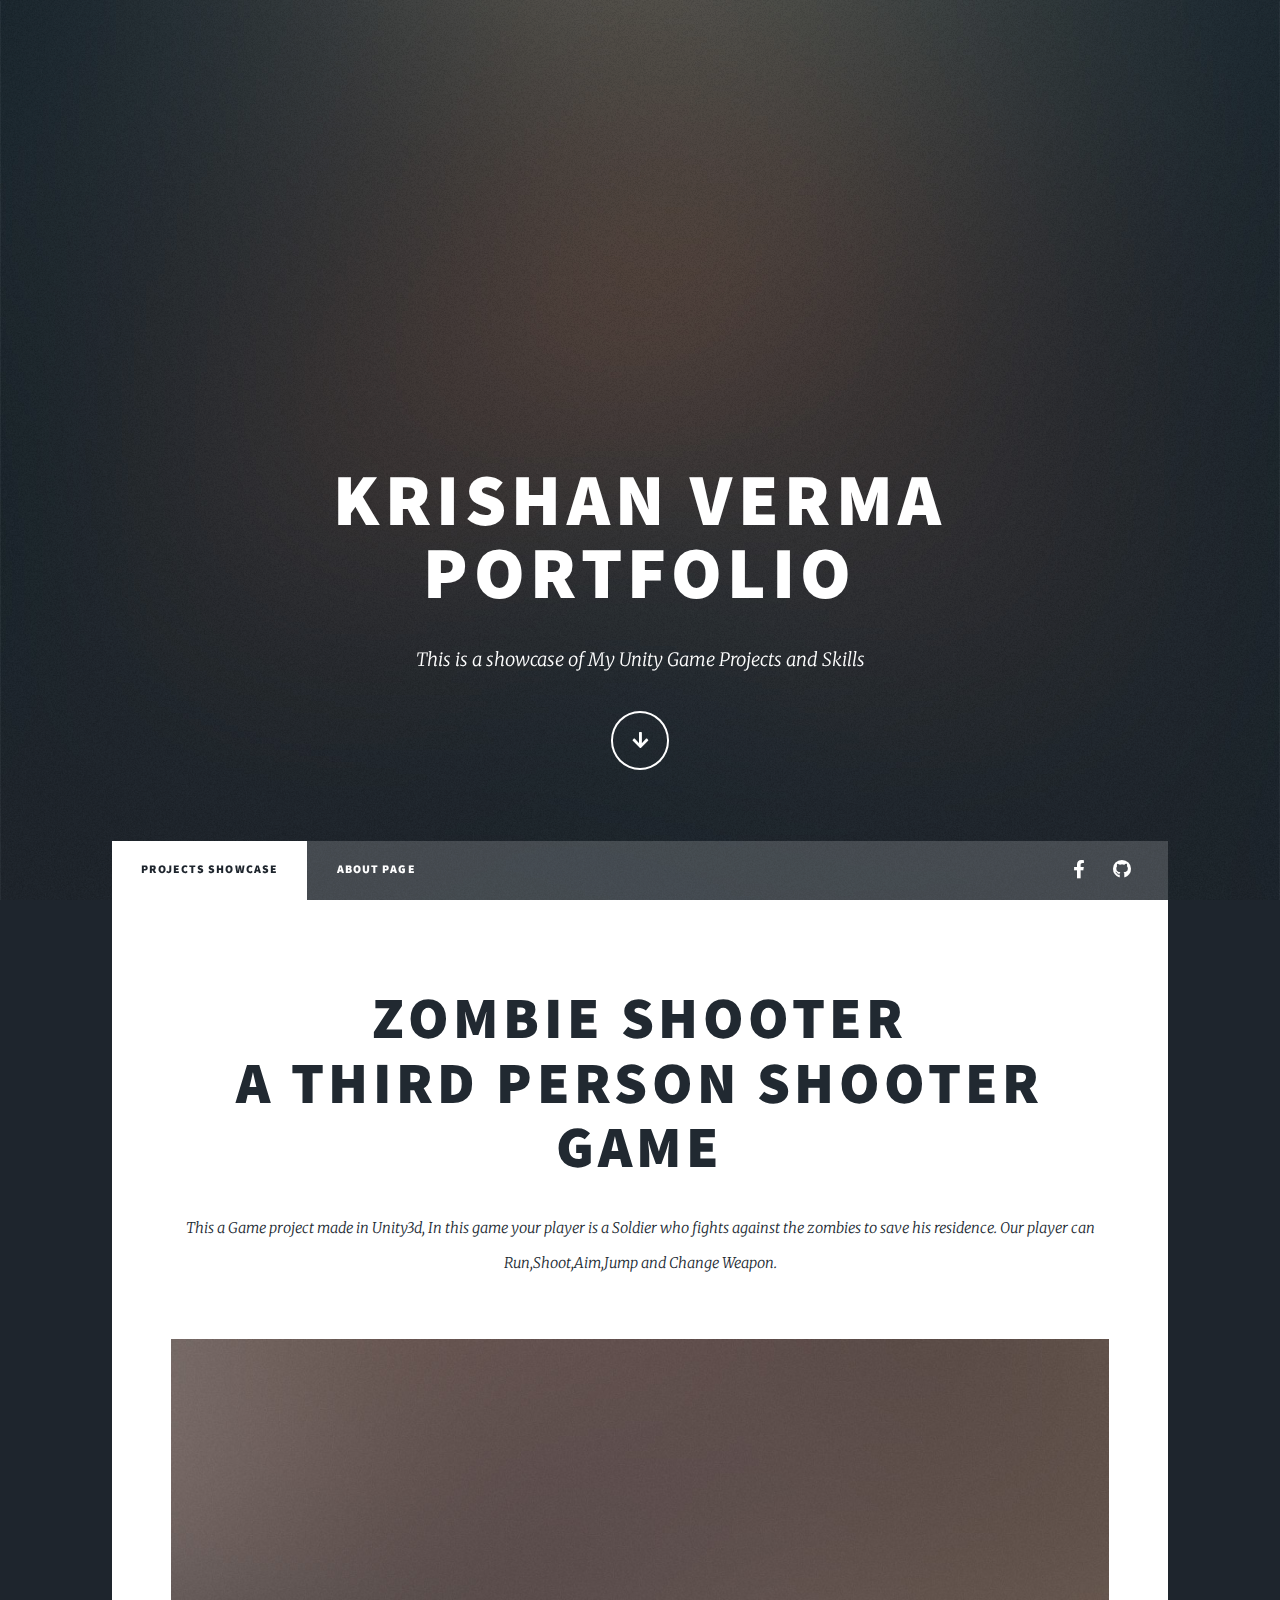
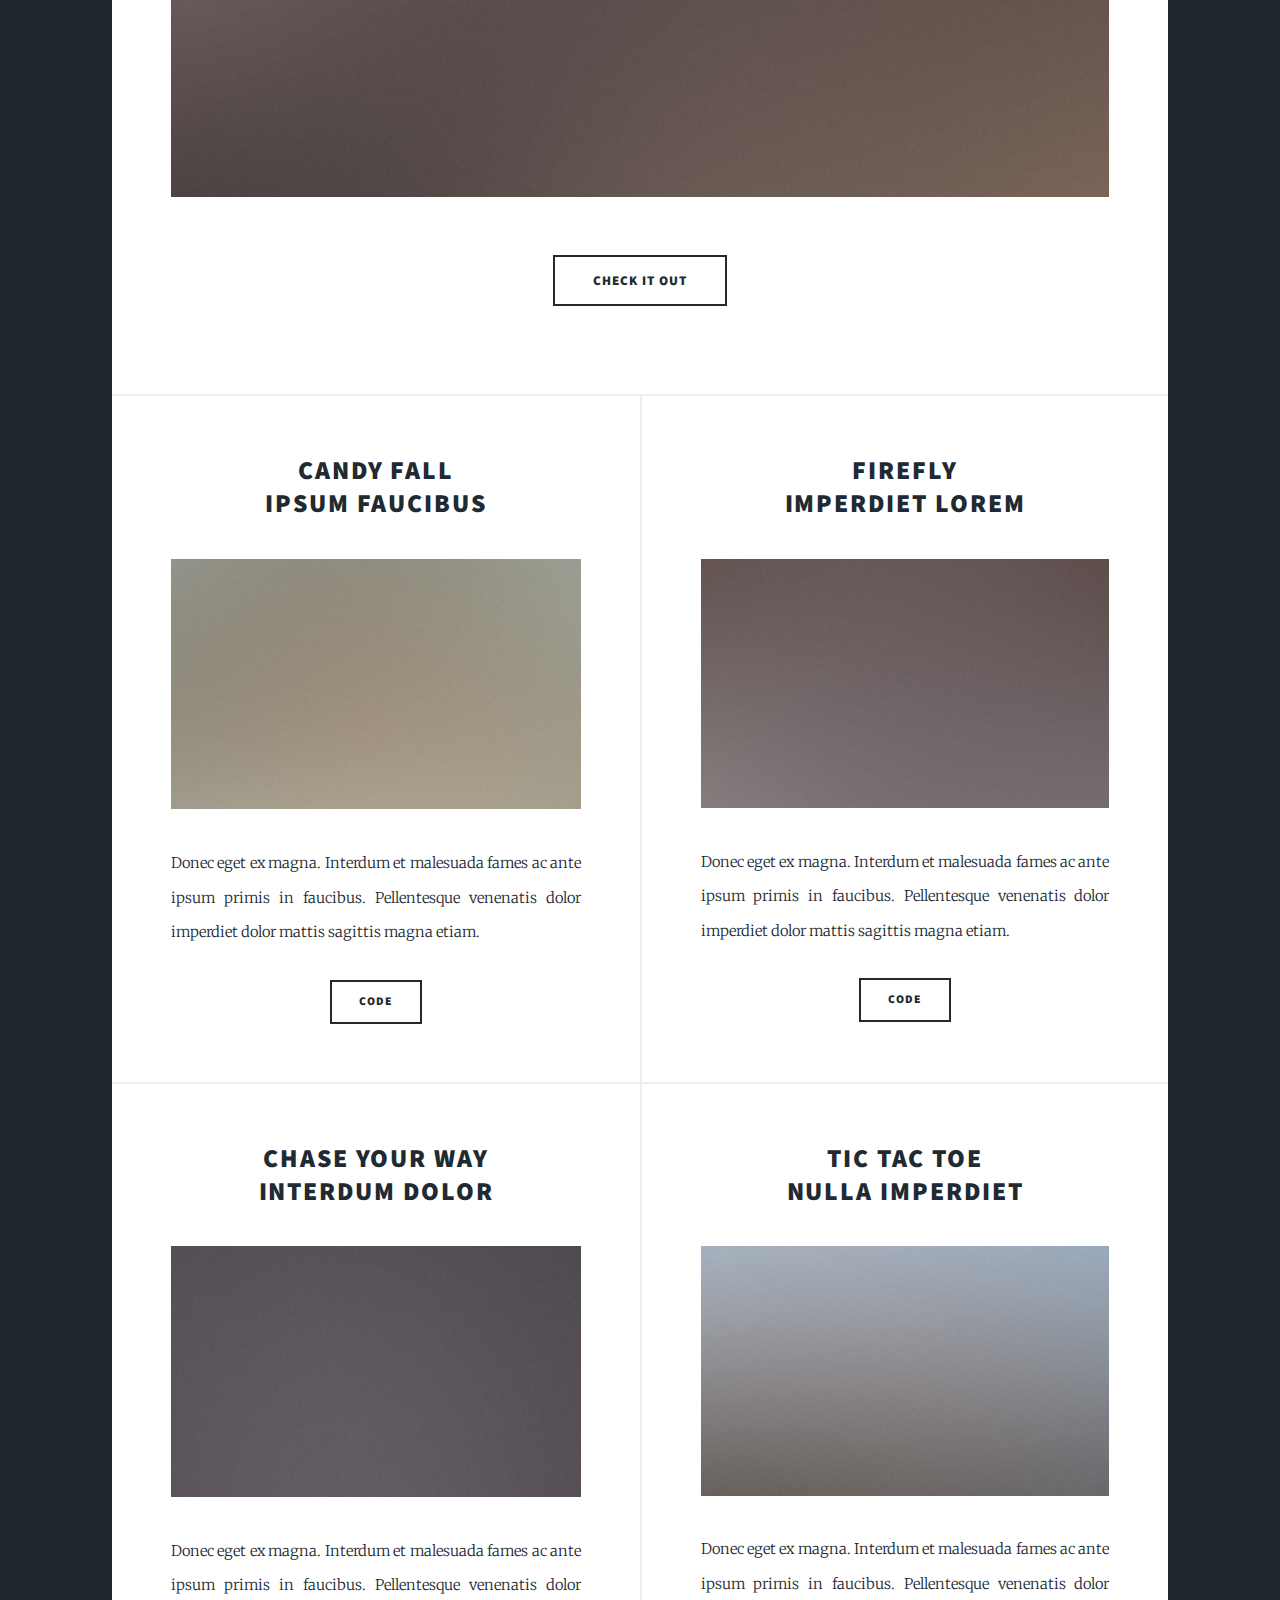
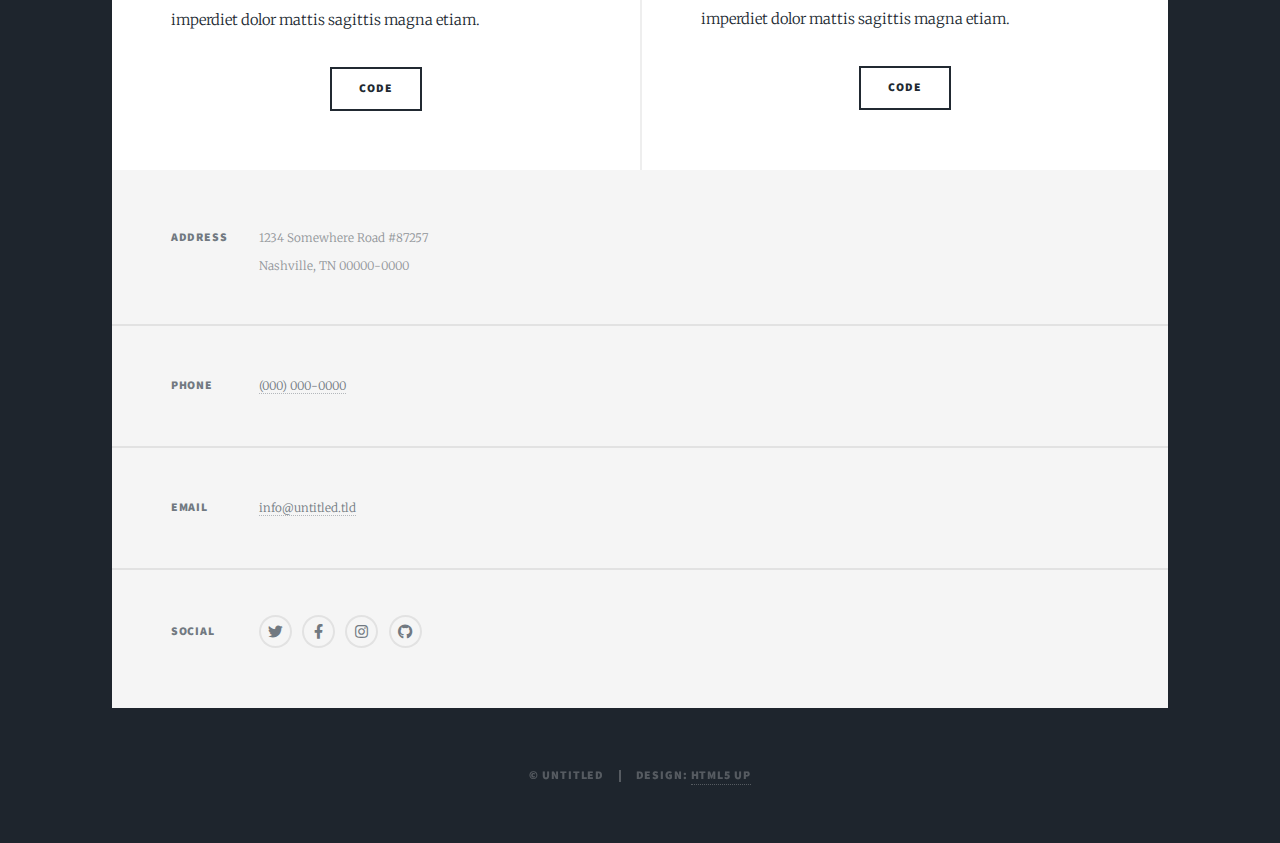
==== index.html @ 54da85b8 "Initial Commit" ====
<!DOCTYPE HTML>
<!--
============================
	Krishan Verma PortFolio
============================
-->
<html>
	<head>
		<title>HTML5</title>
		<meta charset="utf-8" />
		<meta name="viewport" content="width=device-width, initial-scale=1, user-scalable=no" />
		<link rel="stylesheet" href="assets/css/main.css" />
		<noscript><link rel="stylesheet" href="assets/css/noscript.css" /></noscript>
	</head>
	<body class="is-preload">

		<!-- Wrapper -->
			<div id="wrapper" class="fade-in">

				<!-- Intro -->
					<div id="intro">
						<h1>Krishan Verma <br />PortFolio</h1>
						<p>This is a showcase of My Unity Game Projects and Skills</p>
						<ul class="actions">
							<li><a href="#header" class="button icon solid solo fa-arrow-down scrolly">Continue</a></li>
						</ul>
					</div>

				<!-- Header -->
					<header id="header">
						<a href="index.html" class="logo">Projects</a>
					</header>

				<!-- Nav -->
					<nav id="nav">
						<ul class="links">
							<li class="active"><a href="index.html">Projects Showcase</a></li>
							<li><a href="generic.html">About Page</a></li>
							
						</ul>
						<ul class="icons">
			  				<li><a href="https://www.facebook.com/Krishan.Verma04" class="icon brands fa-facebook-f"><span class="label">Facebook</span></a></li>
							<li><a href="https://github.com/Krishan-Verma" class="icon brands fa-github"><span class="label">GitHub</span></a></li>
						</ul>
					</nav>

				<!-- Main -->
					<div id="main">

						<!-- Featured Post -->
							<article class="post featured">
								<header class="major">
									
									<h2><a href="#">Zombie Shooter<br />
									A Third Person Shooter Game</a></h2>
									<p>
										This a Game project made in Unity3d, In this game your player is a Soldier who fights against the zombies to save his residence.
										Our player can Run,Shoot,Aim,Jump and Change Weapon.
									</p>
								</header>
								<a href="#" class="image main"><img src="images/pic01.jpg" alt="" /></a>
								<ul class="actions special">
									<li><a href="#" class="button large">Check it out</a></li>
								</ul>
							</article>

						<!-- Posts -->
							<section class="posts">
								<article>
									<header>
										
										<h2><a href="#">Candy Fall<br />
										ipsum faucibus</a></h2>
									</header>
									<a href="#" class="image fit"><img src="images/pic02.jpg" alt="" /></a>
									<p>Donec eget ex magna. Interdum et malesuada fames ac ante ipsum primis in faucibus. Pellentesque venenatis dolor imperdiet dolor mattis sagittis magna etiam.</p>
									<ul class="actions special">
										<li><a href="#" class="button">Code</a></li>
									</ul>
								</article>
								<article>
									<header>
										
										<h2><a href="#">FireFly<br />
										imperdiet lorem</a></h2>
									</header>
									<a href="#" class="image fit"><img src="images/pic03.jpg" alt="" /></a>
									<p>Donec eget ex magna. Interdum et malesuada fames ac ante ipsum primis in faucibus. Pellentesque venenatis dolor imperdiet dolor mattis sagittis magna etiam.</p>
									<ul class="actions special">
										<li><a href="#" class="button">Code</a></li>
									</ul>
								</article>
								<article>
									<header>
										
										<h2><a href="#">Chase Your Way<br />
										interdum dolor</a></h2>
									</header>
									<a href="#" class="image fit"><img src="images/pic04.jpg" alt="" /></a>
									<p>Donec eget ex magna. Interdum et malesuada fames ac ante ipsum primis in faucibus. Pellentesque venenatis dolor imperdiet dolor mattis sagittis magna etiam.</p>
									<ul class="actions special">
										<li><a href="#" class="button">Code</a></li>
									</ul>
								</article>
								<article>
									<header>
										
										<h2><a href="#">Tic Tac Toe<br />
										nulla imperdiet</a></h2>
									</header>
									<a href="#" class="image fit"><img src="images/pic05.jpg" alt="" /></a>
									<p>Donec eget ex magna. Interdum et malesuada fames ac ante ipsum primis in faucibus. Pellentesque venenatis dolor imperdiet dolor mattis sagittis magna etiam.</p>
									<ul class="actions special">
										<li><a href="#" class="button">Code</a></li>
									</ul>
								</article>	
										
										
							</section>

						

					</div>

				<!-- Footer -->
					<footer id="footer">
						
						<section class="split contact">
							<section class="alt">
								<h3>Address</h3>
								<p>1234 Somewhere Road #87257<br />
								Nashville, TN 00000-0000</p>
							</section>
							<section>
								<h3>Phone</h3>
								<p><a href="#">(000) 000-0000</a></p>
							</section>
							<section>
								<h3>Email</h3>
								<p><a href="#">info@untitled.tld</a></p>
							</section>
							<section>
								<h3>Social</h3>
								<ul class="icons alt">
									<li><a href="#" class="icon brands alt fa-twitter"><span class="label">Twitter</span></a></li>
									<li><a href="#" class="icon brands alt fa-facebook-f"><span class="label">Facebook</span></a></li>
									<li><a href="#" class="icon brands alt fa-instagram"><span class="label">Instagram</span></a></li>
									<li><a href="#" class="icon brands alt fa-github"><span class="label">GitHub</span></a></li>
								</ul>
							</section>
						</section>
					</footer>

				<!-- Copyright -->
					<div id="copyright">
						<ul><li>&copy; Untitled</li><li>Design: <a href="https://html5up.net">HTML5 UP</a></li></ul>
					</div>

			</div>

		<!-- Scripts -->
			<script src="assets/js/jquery.min.js"></script>
			<script src="assets/js/jquery.scrollex.min.js"></script>
			<script src="assets/js/jquery.scrolly.min.js"></script>
			<script src="assets/js/browser.min.js"></script>
			<script src="assets/js/breakpoints.min.js"></script>
			<script src="assets/js/util.js"></script>
			<script src="assets/js/main.js"></script>

	</body>
</html>
---- assets/css/main.css ----
@import url(fontawesome-all.min.css);
@import url("https://fonts.googleapis.com/css?family=Merriweather:300,700,300italic,700italic|Source+Sans+Pro:900");

/*
	Massively by HTML5 UP
	html5up.net | @ajlkn
	Free for personal and commercial use under the CCA 3.0 license (html5up.net/license)
*/

html, body, div, span, applet, object,
iframe, h1, h2, h3, h4, h5, h6, p, blockquote,
pre, a, abbr, acronym, address, big, cite,
code, del, dfn, em, img, ins, kbd, q, s, samp,
small, strike, strong, sub, sup, tt, var, b,
u, i, center, dl, dt, dd, ol, ul, li, fieldset,
form, label, legend, table, caption, tbody,
tfoot, thead, tr, th, td, article, aside,
canvas, details, embed, figure, figcaption,
footer, header, hgroup, menu, nav, output, ruby,
section, summary, time, mark, audio, video {
	margin: 0;
	padding: 0;
	border: 0;
	font-size: 100%;
	font: inherit;
	vertical-align: baseline;}

article, aside, details, figcaption, figure,
footer, header, hgroup, menu, nav, section {
	display: block;}

body {
	line-height: 1;
}

ol, ul {
	list-style: none;
}

blockquote, q {
	quotes: none;
}

	blockquote:before, blockquote:after, q:before, q:after {
		content: '';
		content: none;
	}

table {
	border-collapse: collapse;
	border-spacing: 0;
}

body {
	-webkit-text-size-adjust: none;
}

mark {
	background-color: transparent;
	color: inherit;
}

input::-moz-focus-inner {
	border: 0;
	padding: 0;
}

input, select, textarea {
	-moz-appearance: none;
	-webkit-appearance: none;
	-ms-appearance: none;
	appearance: none;
}

/* Basic */

	@-ms-viewport {
		width: device-width;
	}

	body {
		-ms-overflow-style: scrollbar;
	}

	@media screen and (max-width: 480px) {

		html, body {
			min-width: 320px;
		}

	}

	html {
		box-sizing: border-box;
	}

	*, *:before, *:after {
		box-sizing: inherit;
	}

	body {
		background-color: #1e252d;
	}

		body.is-preload *, body.is-preload *:before, body.is-preload *:after {
			-moz-animation: none !important;
			-webkit-animation: none !important;
			-ms-animation: none !important;
			animation: none !important;
			-moz-transition: none !important;
			-webkit-transition: none !important;
			-ms-transition: none !important;
			transition: none !important;
		}

/* Type */

	html {
		font-size: 16pt;
	}

		@media screen and (max-width: 1680px) {

			html {
				font-size: 12pt;
			}

		}

		@media screen and (max-width: 1280px) {

			html {
				font-size: 11pt;
			}

		}

		@media screen and (max-width: 360px) {

			html {
				font-size: 10pt;
			}

		}

	body {
		color: #212931;
	}

	body, input, select, textarea {
		font-family: "Merriweather", Georgia, serif;
		font-weight: 300;
		font-size: 1rem;
		line-height: 2.375;
	}

	a {
		-moz-transition: color 0.2s ease-in-out, background-color 0.2s ease-in-out, border-color 0.2s ease-in-out, box-shadow 0.2s ease-in-out;
		-webkit-transition: color 0.2s ease-in-out, background-color 0.2s ease-in-out, border-color 0.2s ease-in-out, box-shadow 0.2s ease-in-out;
		-ms-transition: color 0.2s ease-in-out, background-color 0.2s ease-in-out, border-color 0.2s ease-in-out, box-shadow 0.2s ease-in-out;
		transition: color 0.2s ease-in-out, background-color 0.2s ease-in-out, border-color 0.2s ease-in-out, box-shadow 0.2s ease-in-out;
		border-bottom: dotted 1px;
		text-decoration: none;
	}

		a:hover {
			border-bottom-color: transparent;
		}

	strong, b {
		font-weight: 600;
	}

	em, i {
		font-style: italic;
	}

	p {
		text-align: justify;
		margin: 0 0 2rem 0;
	}

	h1, h2, h3, h4, h5, h6 {
		font-family: "Source Sans Pro", Helvetica, sans-serif;
		font-weight: 900;
		line-height: 1.5;
		letter-spacing: 0.075em;
		text-transform: uppercase;
		margin: 0 0 1rem 0;
	}

		h1 a, h2 a, h3 a, h4 a, h5 a, h6 a {
			border-bottom: 0;
			color: inherit;
			text-decoration: none;
		}

	h1 {
		font-size: 4rem;
		line-height: 1.1;
		margin: 0 0 2rem 0;
	}

	h2 {
		font-size: 1.75rem;
		line-height: 1.3;
		margin: 0 0 1.5rem 0;
	}

	h3 {
		font-size: 1.25rem;
		margin: 0 0 1.5rem 0;
	}

	h4 {
		font-size: 1rem;
	}

	h5 {
		font-size: 0.9rem;
	}

	h6 {
		font-size: 0.8rem;
	}

	sub {
		font-size: 0.8rem;
		position: relative;
		top: 0.5rem;
	}

	sup {
		font-size: 0.8rem;
		position: relative;
		top: -0.5rem;
	}

	blockquote {
		border-left: solid 4px;
		font-style: italic;
		margin: 0 0 2rem 0;
		padding: 0.5rem 0 0.5rem 2rem;
	}

	code {
		border: solid 2px;
		font-family: "Courier New", monospace;
		font-size: 0.9rem;
		margin: 0 0.25rem;
		padding: 0.25rem 0.65rem;
	}

	pre {
		-webkit-overflow-scrolling: touch;
		font-family: "Courier New", monospace;
		font-size: 0.9rem;
		margin: 0 0 2rem 0;
	}

		pre code {
			display: block;
			line-height: 1.75;
			padding: 1rem 1.5rem;
			overflow-x: auto;
		}

	hr {
		border: 0;
		border-bottom: solid 2px;
		margin: 3rem 0;
	}

		hr.major {
			margin: 5rem 0;
		}

	.align-left {
		text-align: left;
	}

	.align-center {
		text-align: center;
	}

	.align-right {
		text-align: right;
	}

	input, select, textarea {
		color: #212931;
	}

	a {
		color: #212931;
		border-bottom-color: rgba(33, 41, 49, 0.5);
	}

		a:hover {
			border-bottom-color: transparent;
			color: #18bfef !important;
		}

	strong, b {
		color: #212931;
	}

	h1, h2, h3, h4, h5, h6 {
		color: #212931;
	}

	blockquote {
		border-left-color: #eeeeee;
	}

	code {
		background: rgba(220, 220, 220, 0.25);
		border-color: #eeeeee;
	}

	hr {
		border-bottom-color: #eeeeee;
	}

/* Row */

	.row {
		display: flex;
		flex-wrap: wrap;
		box-sizing: border-box;
		align-items: stretch;
	}

		.row > * {
			box-sizing: border-box;
		}

		.row.gtr-uniform > * > :last-child {
			margin-bottom: 0;
		}

		.row.aln-left {
			justify-content: flex-start;
		}

		.row.aln-center {
			justify-content: center;
		}

		.row.aln-right {
			justify-content: flex-end;
		}

		.row.aln-top {
			align-items: flex-start;
		}

		.row.aln-middle {
			align-items: center;
		}

		.row.aln-bottom {
			align-items: flex-end;
		}

		.row > .imp {
			order: -1;
		}

		.row > .col-1 {
			width: 8.33333%;
		}

		.row > .off-1 {
			margin-left: 8.33333%;
		}

		.row > .col-2 {
			width: 16.66667%;
		}

		.row > .off-2 {
			margin-left: 16.66667%;
		}

		.row > .col-3 {
			width: 25%;
		}

		.row > .off-3 {
			margin-left: 25%;
		}

		.row > .col-4 {
			width: 33.33333%;
		}

		.row > .off-4 {
			margin-left: 33.33333%;
		}

		.row > .col-5 {
			width: 41.66667%;
		}

		.row > .off-5 {
			margin-left: 41.66667%;
		}

		.row > .col-6 {
			width: 50%;
		}

		.row > .off-6 {
			margin-left: 50%;
		}

		.row > .col-7 {
			width: 58.33333%;
		}

		.row > .off-7 {
			margin-left: 58.33333%;
		}

		.row > .col-8 {
			width: 66.66667%;
		}

		.row > .off-8 {
			margin-left: 66.66667%;
		}

		.row > .col-9 {
			width: 75%;
		}

		.row > .off-9 {
			margin-left: 75%;
		}

		.row > .col-10 {
			width: 83.33333%;
		}

		.row > .off-10 {
			margin-left: 83.33333%;
		}

		.row > .col-11 {
			width: 91.66667%;
		}

		.row > .off-11 {
			margin-left: 91.66667%;
		}

		.row > .col-12 {
			width: 100%;
		}

		.row > .off-12 {
			margin-left: 100%;
		}

		.row.gtr-0 {
			margin-top: 0;
			margin-left: 0rem;
		}

			.row.gtr-0 > * {
				padding: 0 0 0 0rem;
			}

			.row.gtr-0.gtr-uniform {
				margin-top: 0rem;
			}

				.row.gtr-0.gtr-uniform > * {
					padding-top: 0rem;
				}

		.row.gtr-25 {
			margin-top: 0;
			margin-left: -0.375rem;
		}

			.row.gtr-25 > * {
				padding: 0 0 0 0.375rem;
			}

			.row.gtr-25.gtr-uniform {
				margin-top: -0.375rem;
			}

				.row.gtr-25.gtr-uniform > * {
					padding-top: 0.375rem;
				}

		.row.gtr-50 {
			margin-top: 0;
			margin-left: -0.75rem;
		}

			.row.gtr-50 > * {
				padding: 0 0 0 0.75rem;
			}

			.row.gtr-50.gtr-uniform {
				margin-top: -0.75rem;
			}

				.row.gtr-50.gtr-uniform > * {
					padding-top: 0.75rem;
				}

		.row {
			margin-top: 0;
			margin-left: -1.5rem;
		}

			.row > * {
				padding: 0 0 0 1.5rem;
			}

			.row.gtr-uniform {
				margin-top: -1.5rem;
			}

				.row.gtr-uniform > * {
					padding-top: 1.5rem;
				}

		.row.gtr-150 {
			margin-top: 0;
			margin-left: -2.25rem;
		}

			.row.gtr-150 > * {
				padding: 0 0 0 2.25rem;
			}

			.row.gtr-150.gtr-uniform {
				margin-top: -2.25rem;
			}

				.row.gtr-150.gtr-uniform > * {
					padding-top: 2.25rem;
				}

		.row.gtr-200 {
			margin-top: 0;
			margin-left: -3rem;
		}

			.row.gtr-200 > * {
				padding: 0 0 0 3rem;
			}

			.row.gtr-200.gtr-uniform {
				margin-top: -3rem;
			}

				.row.gtr-200.gtr-uniform > * {
					padding-top: 3rem;
				}

		@media screen and (max-width: 1680px) {

			.row {
				display: flex;
				flex-wrap: wrap;
				box-sizing: border-box;
				align-items: stretch;
			}

				.row > * {
					box-sizing: border-box;
				}

				.row.gtr-uniform > * > :last-child {
					margin-bottom: 0;
				}

				.row.aln-left {
					justify-content: flex-start;
				}

				.row.aln-center {
					justify-content: center;
				}

				.row.aln-right {
					justify-content: flex-end;
				}

				.row.aln-top {
					align-items: flex-start;
				}

				.row.aln-middle {
					align-items: center;
				}

				.row.aln-bottom {
					align-items: flex-end;
				}

				.row > .imp-xlarge {
					order: -1;
				}

				.row > .col-1-xlarge {
					width: 8.33333%;
				}

				.row > .off-1-xlarge {
					margin-left: 8.33333%;
				}

				.row > .col-2-xlarge {
					width: 16.66667%;
				}

				.row > .off-2-xlarge {
					margin-left: 16.66667%;
				}

				.row > .col-3-xlarge {
					width: 25%;
				}

				.row > .off-3-xlarge {
					margin-left: 25%;
				}

				.row > .col-4-xlarge {
					width: 33.33333%;
				}

				.row > .off-4-xlarge {
					margin-left: 33.33333%;
				}

				.row > .col-5-xlarge {
					width: 41.66667%;
				}

				.row > .off-5-xlarge {
					margin-left: 41.66667%;
				}

				.row > .col-6-xlarge {
					width: 50%;
				}

				.row > .off-6-xlarge {
					margin-left: 50%;
				}

				.row > .col-7-xlarge {
					width: 58.33333%;
				}

				.row > .off-7-xlarge {
					margin-left: 58.33333%;
				}

				.row > .col-8-xlarge {
					width: 66.66667%;
				}

				.row > .off-8-xlarge {
					margin-left: 66.66667%;
				}

				.row > .col-9-xlarge {
					width: 75%;
				}

				.row > .off-9-xlarge {
					margin-left: 75%;
				}

				.row > .col-10-xlarge {
					width: 83.33333%;
				}

				.row > .off-10-xlarge {
					margin-left: 83.33333%;
				}

				.row > .col-11-xlarge {
					width: 91.66667%;
				}

				.row > .off-11-xlarge {
					margin-left: 91.66667%;
				}

				.row > .col-12-xlarge {
					width: 100%;
				}

				.row > .off-12-xlarge {
					margin-left: 100%;
				}

				.row.gtr-0 {
					margin-top: 0;
					margin-left: 0rem;
				}

					.row.gtr-0 > * {
						padding: 0 0 0 0rem;
					}

					.row.gtr-0.gtr-uniform {
						margin-top: 0rem;
					}

						.row.gtr-0.gtr-uniform > * {
							padding-top: 0rem;
						}

				.row.gtr-25 {
					margin-top: 0;
					margin-left: -0.375rem;
				}

					.row.gtr-25 > * {
						padding: 0 0 0 0.375rem;
					}

					.row.gtr-25.gtr-uniform {
						margin-top: -0.375rem;
					}

						.row.gtr-25.gtr-uniform > * {
							padding-top: 0.375rem;
						}

				.row.gtr-50 {
					margin-top: 0;
					margin-left: -0.75rem;
				}

					.row.gtr-50 > * {
						padding: 0 0 0 0.75rem;
					}

					.row.gtr-50.gtr-uniform {
						margin-top: -0.75rem;
					}

						.row.gtr-50.gtr-uniform > * {
							padding-top: 0.75rem;
						}

				.row {
					margin-top: 0;
					margin-left: -1.5rem;
				}

					.row > * {
						padding: 0 0 0 1.5rem;
					}

					.row.gtr-uniform {
						margin-top: -1.5rem;
					}

						.row.gtr-uniform > * {
							padding-top: 1.5rem;
						}

				.row.gtr-150 {
					margin-top: 0;
					margin-left: -2.25rem;
				}

					.row.gtr-150 > * {
						padding: 0 0 0 2.25rem;
					}

					.row.gtr-150.gtr-uniform {
						margin-top: -2.25rem;
					}

						.row.gtr-150.gtr-uniform > * {
							padding-top: 2.25rem;
						}

				.row.gtr-200 {
					margin-top: 0;
					margin-left: -3rem;
				}

					.row.gtr-200 > * {
						padding: 0 0 0 3rem;
					}

					.row.gtr-200.gtr-uniform {
						margin-top: -3rem;
					}

						.row.gtr-200.gtr-uniform > * {
							padding-top: 3rem;
						}

		}

		@media screen and (max-width: 1280px) {

			.row {
				display: flex;
				flex-wrap: wrap;
				box-sizing: border-box;
				align-items: stretch;
			}

				.row > * {
					box-sizing: border-box;
				}

				.row.gtr-uniform > * > :last-child {
					margin-bottom: 0;
				}

				.row.aln-left {
					justify-content: flex-start;
				}

				.row.aln-center {
					justify-content: center;
				}

				.row.aln-right {
					justify-content: flex-end;
				}

				.row.aln-top {
					align-items: flex-start;
				}

				.row.aln-middle {
					align-items: center;
				}

				.row.aln-bottom {
					align-items: flex-end;
				}

				.row > .imp-large {
					order: -1;
				}

				.row > .col-1-large {
					width: 8.33333%;
				}

				.row > .off-1-large {
					margin-left: 8.33333%;
				}

				.row > .col-2-large {
					width: 16.66667%;
				}

				.row > .off-2-large {
					margin-left: 16.66667%;
				}

				.row > .col-3-large {
					width: 25%;
				}

				.row > .off-3-large {
					margin-left: 25%;
				}

				.row > .col-4-large {
					width: 33.33333%;
				}

				.row > .off-4-large {
					margin-left: 33.33333%;
				}

				.row > .col-5-large {
					width: 41.66667%;
				}

				.row > .off-5-large {
					margin-left: 41.66667%;
				}

				.row > .col-6-large {
					width: 50%;
				}

				.row > .off-6-large {
					margin-left: 50%;
				}

				.row > .col-7-large {
					width: 58.33333%;
				}

				.row > .off-7-large {
					margin-left: 58.33333%;
				}

				.row > .col-8-large {
					width: 66.66667%;
				}

				.row > .off-8-large {
					margin-left: 66.66667%;
				}

				.row > .col-9-large {
					width: 75%;
				}

				.row > .off-9-large {
					margin-left: 75%;
				}

				.row > .col-10-large {
					width: 83.33333%;
				}

				.row > .off-10-large {
					margin-left: 83.33333%;
				}

				.row > .col-11-large {
					width: 91.66667%;
				}

				.row > .off-11-large {
					margin-left: 91.66667%;
				}

				.row > .col-12-large {
					width: 100%;
				}

				.row > .off-12-large {
					margin-left: 100%;
				}

				.row.gtr-0 {
					margin-top: 0;
					margin-left: 0rem;
				}

					.row.gtr-0 > * {
						padding: 0 0 0 0rem;
					}

					.row.gtr-0.gtr-uniform {
						margin-top: 0rem;
					}

						.row.gtr-0.gtr-uniform > * {
							padding-top: 0rem;
						}

				.row.gtr-25 {
					margin-top: 0;
					margin-left: -0.375rem;
				}

					.row.gtr-25 > * {
						padding: 0 0 0 0.375rem;
					}

					.row.gtr-25.gtr-uniform {
						margin-top: -0.375rem;
					}

						.row.gtr-25.gtr-uniform > * {
							padding-top: 0.375rem;
						}

				.row.gtr-50 {
					margin-top: 0;
					margin-left: -0.75rem;
				}

					.row.gtr-50 > * {
						padding: 0 0 0 0.75rem;
					}

					.row.gtr-50.gtr-uniform {
						margin-top: -0.75rem;
					}

						.row.gtr-50.gtr-uniform > * {
							padding-top: 0.75rem;
						}

				.row {
					margin-top: 0;
					margin-left: -1.5rem;
				}

					.row > * {
						padding: 0 0 0 1.5rem;
					}

					.row.gtr-uniform {
						margin-top: -1.5rem;
					}

						.row.gtr-uniform > * {
							padding-top: 1.5rem;
						}

				.row.gtr-150 {
					margin-top: 0;
					margin-left: -2.25rem;
				}

					.row.gtr-150 > * {
						padding: 0 0 0 2.25rem;
					}

					.row.gtr-150.gtr-uniform {
						margin-top: -2.25rem;
					}

						.row.gtr-150.gtr-uniform > * {
							padding-top: 2.25rem;
						}

				.row.gtr-200 {
					margin-top: 0;
					margin-left: -3rem;
				}

					.row.gtr-200 > * {
						padding: 0 0 0 3rem;
					}

					.row.gtr-200.gtr-uniform {
						margin-top: -3rem;
					}

						.row.gtr-200.gtr-uniform > * {
							padding-top: 3rem;
						}

		}

		@media screen and (max-width: 980px) {

			.row {
				display: flex;
				flex-wrap: wrap;
				box-sizing: border-box;
				align-items: stretch;
			}

				.row > * {
					box-sizing: border-box;
				}

				.row.gtr-uniform > * > :last-child {
					margin-bottom: 0;
				}

				.row.aln-left {
					justify-content: flex-start;
				}

				.row.aln-center {
					justify-content: center;
				}

				.row.aln-right {
					justify-content: flex-end;
				}

				.row.aln-top {
					align-items: flex-start;
				}

				.row.aln-middle {
					align-items: center;
				}

				.row.aln-bottom {
					align-items: flex-end;
				}

				.row > .imp-medium {
					order: -1;
				}

				.row > .col-1-medium {
					width: 8.33333%;
				}

				.row > .off-1-medium {
					margin-left: 8.33333%;
				}

				.row > .col-2-medium {
					width: 16.66667%;
				}

				.row > .off-2-medium {
					margin-left: 16.66667%;
				}

				.row > .col-3-medium {
					width: 25%;
				}

				.row > .off-3-medium {
					margin-left: 25%;
				}

				.row > .col-4-medium {
					width: 33.33333%;
				}

				.row > .off-4-medium {
					margin-left: 33.33333%;
				}

				.row > .col-5-medium {
					width: 41.66667%;
				}

				.row > .off-5-medium {
					margin-left: 41.66667%;
				}

				.row > .col-6-medium {
					width: 50%;
				}

				.row > .off-6-medium {
					margin-left: 50%;
				}

				.row > .col-7-medium {
					width: 58.33333%;
				}

				.row > .off-7-medium {
					margin-left: 58.33333%;
				}

				.row > .col-8-medium {
					width: 66.66667%;
				}

				.row > .off-8-medium {
					margin-left: 66.66667%;
				}

				.row > .col-9-medium {
					width: 75%;
				}

				.row > .off-9-medium {
					margin-left: 75%;
				}

				.row > .col-10-medium {
					width: 83.33333%;
				}

				.row > .off-10-medium {
					margin-left: 83.33333%;
				}

				.row > .col-11-medium {
					width: 91.66667%;
				}

				.row > .off-11-medium {
					margin-left: 91.66667%;
				}

				.row > .col-12-medium {
					width: 100%;
				}

				.row > .off-12-medium {
					margin-left: 100%;
				}

				.row.gtr-0 {
					margin-top: 0;
					margin-left: 0rem;
				}

					.row.gtr-0 > * {
						padding: 0 0 0 0rem;
					}

					.row.gtr-0.gtr-uniform {
						margin-top: 0rem;
					}

						.row.gtr-0.gtr-uniform > * {
							padding-top: 0rem;
						}

				.row.gtr-25 {
					margin-top: 0;
					margin-left: -0.375rem;
				}

					.row.gtr-25 > * {
						padding: 0 0 0 0.375rem;
					}

					.row.gtr-25.gtr-uniform {
						margin-top: -0.375rem;
					}

						.row.gtr-25.gtr-uniform > * {
							padding-top: 0.375rem;
						}

				.row.gtr-50 {
					margin-top: 0;
					margin-left: -0.75rem;
				}

					.row.gtr-50 > * {
						padding: 0 0 0 0.75rem;
					}

					.row.gtr-50.gtr-uniform {
						margin-top: -0.75rem;
					}

						.row.gtr-50.gtr-uniform > * {
							padding-top: 0.75rem;
						}

				.row {
					margin-top: 0;
					margin-left: -1.5rem;
				}

					.row > * {
						padding: 0 0 0 1.5rem;
					}

					.row.gtr-uniform {
						margin-top: -1.5rem;
					}

						.row.gtr-uniform > * {
							padding-top: 1.5rem;
						}

				.row.gtr-150 {
					margin-top: 0;
					margin-left: -2.25rem;
				}

					.row.gtr-150 > * {
						padding: 0 0 0 2.25rem;
					}

					.row.gtr-150.gtr-uniform {
						margin-top: -2.25rem;
					}

						.row.gtr-150.gtr-uniform > * {
							padding-top: 2.25rem;
						}

				.row.gtr-200 {
					margin-top: 0;
					margin-left: -3rem;
				}

					.row.gtr-200 > * {
						padding: 0 0 0 3rem;
					}

					.row.gtr-200.gtr-uniform {
						margin-top: -3rem;
					}

						.row.gtr-200.gtr-uniform > * {
							padding-top: 3rem;
						}

		}

		@media screen and (max-width: 736px) {

			.row {
				display: flex;
				flex-wrap: wrap;
				box-sizing: border-box;
				align-items: stretch;
			}

				.row > * {
					box-sizing: border-box;
				}

				.row.gtr-uniform > * > :last-child {
					margin-bottom: 0;
				}

				.row.aln-left {
					justify-content: flex-start;
				}

				.row.aln-center {
					justify-content: center;
				}

				.row.aln-right {
					justify-content: flex-end;
				}

				.row.aln-top {
					align-items: flex-start;
				}

				.row.aln-middle {
					align-items: center;
				}

				.row.aln-bottom {
					align-items: flex-end;
				}

				.row > .imp-small {
					order: -1;
				}

				.row > .col-1-small {
					width: 8.33333%;
				}

				.row > .off-1-small {
					margin-left: 8.33333%;
				}

				.row > .col-2-small {
					width: 16.66667%;
				}

				.row > .off-2-small {
					margin-left: 16.66667%;
				}

				.row > .col-3-small {
					width: 25%;
				}

				.row > .off-3-small {
					margin-left: 25%;
				}

				.row > .col-4-small {
					width: 33.33333%;
				}

				.row > .off-4-small {
					margin-left: 33.33333%;
				}

				.row > .col-5-small {
					width: 41.66667%;
				}

				.row > .off-5-small {
					margin-left: 41.66667%;
				}

				.row > .col-6-small {
					width: 50%;
				}

				.row > .off-6-small {
					margin-left: 50%;
				}

				.row > .col-7-small {
					width: 58.33333%;
				}

				.row > .off-7-small {
					margin-left: 58.33333%;
				}

				.row > .col-8-small {
					width: 66.66667%;
				}

				.row > .off-8-small {
					margin-left: 66.66667%;
				}

				.row > .col-9-small {
					width: 75%;
				}

				.row > .off-9-small {
					margin-left: 75%;
				}

				.row > .col-10-small {
					width: 83.33333%;
				}

				.row > .off-10-small {
					margin-left: 83.33333%;
				}

				.row > .col-11-small {
					width: 91.66667%;
				}

				.row > .off-11-small {
					margin-left: 91.66667%;
				}

				.row > .col-12-small {
					width: 100%;
				}

				.row > .off-12-small {
					margin-left: 100%;
				}

				.row.gtr-0 {
					margin-top: 0;
					margin-left: 0rem;
				}

					.row.gtr-0 > * {
						padding: 0 0 0 0rem;
					}

					.row.gtr-0.gtr-uniform {
						margin-top: 0rem;
					}

						.row.gtr-0.gtr-uniform > * {
							padding-top: 0rem;
						}

				.row.gtr-25 {
					margin-top: 0;
					margin-left: -0.375rem;
				}

					.row.gtr-25 > * {
						padding: 0 0 0 0.375rem;
					}

					.row.gtr-25.gtr-uniform {
						margin-top: -0.375rem;
					}

						.row.gtr-25.gtr-uniform > * {
							padding-top: 0.375rem;
						}

				.row.gtr-50 {
					margin-top: 0;
					margin-left: -0.75rem;
				}

					.row.gtr-50 > * {
						padding: 0 0 0 0.75rem;
					}

					.row.gtr-50.gtr-uniform {
						margin-top: -0.75rem;
					}

						.row.gtr-50.gtr-uniform > * {
							padding-top: 0.75rem;
						}

				.row {
					margin-top: 0;
					margin-left: -1.5rem;
				}

					.row > * {
						padding: 0 0 0 1.5rem;
					}

					.row.gtr-uniform {
						margin-top: -1.5rem;
					}

						.row.gtr-uniform > * {
							padding-top: 1.5rem;
						}

				.row.gtr-150 {
					margin-top: 0;
					margin-left: -2.25rem;
				}

					.row.gtr-150 > * {
						padding: 0 0 0 2.25rem;
					}

					.row.gtr-150.gtr-uniform {
						margin-top: -2.25rem;
					}

						.row.gtr-150.gtr-uniform > * {
							padding-top: 2.25rem;
						}

				.row.gtr-200 {
					margin-top: 0;
					margin-left: -3rem;
				}

					.row.gtr-200 > * {
						padding: 0 0 0 3rem;
					}

					.row.gtr-200.gtr-uniform {
						margin-top: -3rem;
					}

						.row.gtr-200.gtr-uniform > * {
							padding-top: 3rem;
						}

		}

		@media screen and (max-width: 480px) {

			.row {
				display: flex;
				flex-wrap: wrap;
				box-sizing: border-box;
				align-items: stretch;
			}

				.row > * {
					box-sizing: border-box;
				}

				.row.gtr-uniform > * > :last-child {
					margin-bottom: 0;
				}

				.row.aln-left {
					justify-content: flex-start;
				}

				.row.aln-center {
					justify-content: center;
				}

				.row.aln-right {
					justify-content: flex-end;
				}

				.row.aln-top {
					align-items: flex-start;
				}

				.row.aln-middle {
					align-items: center;
				}

				.row.aln-bottom {
					align-items: flex-end;
				}

				.row > .imp-xsmall {
					order: -1;
				}

				.row > .col-1-xsmall {
					width: 8.33333%;
				}

				.row > .off-1-xsmall {
					margin-left: 8.33333%;
				}

				.row > .col-2-xsmall {
					width: 16.66667%;
				}

				.row > .off-2-xsmall {
					margin-left: 16.66667%;
				}

				.row > .col-3-xsmall {
					width: 25%;
				}

				.row > .off-3-xsmall {
					margin-left: 25%;
				}

				.row > .col-4-xsmall {
					width: 33.33333%;
				}

				.row > .off-4-xsmall {
					margin-left: 33.33333%;
				}

				.row > .col-5-xsmall {
					width: 41.66667%;
				}

				.row > .off-5-xsmall {
					margin-left: 41.66667%;
				}

				.row > .col-6-xsmall {
					width: 50%;
				}

				.row > .off-6-xsmall {
					margin-left: 50%;
				}

				.row > .col-7-xsmall {
					width: 58.33333%;
				}

				.row > .off-7-xsmall {
					margin-left: 58.33333%;
				}

				.row > .col-8-xsmall {
					width: 66.66667%;
				}

				.row > .off-8-xsmall {
					margin-left: 66.66667%;
				}

				.row > .col-9-xsmall {
					width: 75%;
				}

				.row > .off-9-xsmall {
					margin-left: 75%;
				}

				.row > .col-10-xsmall {
					width: 83.33333%;
				}

				.row > .off-10-xsmall {
					margin-left: 83.33333%;
				}

				.row > .col-11-xsmall {
					width: 91.66667%;
				}

				.row > .off-11-xsmall {
					margin-left: 91.66667%;
				}

				.row > .col-12-xsmall {
					width: 100%;
				}

				.row > .off-12-xsmall {
					margin-left: 100%;
				}

				.row.gtr-0 {
					margin-top: 0;
					margin-left: 0rem;
				}

					.row.gtr-0 > * {
						padding: 0 0 0 0rem;
					}

					.row.gtr-0.gtr-uniform {
						margin-top: 0rem;
					}

						.row.gtr-0.gtr-uniform > * {
							padding-top: 0rem;
						}

				.row.gtr-25 {
					margin-top: 0;
					margin-left: -0.375rem;
				}

					.row.gtr-25 > * {
						padding: 0 0 0 0.375rem;
					}

					.row.gtr-25.gtr-uniform {
						margin-top: -0.375rem;
					}

						.row.gtr-25.gtr-uniform > * {
							padding-top: 0.375rem;
						}

				.row.gtr-50 {
					margin-top: 0;
					margin-left: -0.75rem;
				}

					.row.gtr-50 > * {
						padding: 0 0 0 0.75rem;
					}

					.row.gtr-50.gtr-uniform {
						margin-top: -0.75rem;
					}

						.row.gtr-50.gtr-uniform > * {
							padding-top: 0.75rem;
						}

				.row {
					margin-top: 0;
					margin-left: -1.5rem;
				}

					.row > * {
						padding: 0 0 0 1.5rem;
					}

					.row.gtr-uniform {
						margin-top: -1.5rem;
					}

						.row.gtr-uniform > * {
							padding-top: 1.5rem;
						}

				.row.gtr-150 {
					margin-top: 0;
					margin-left: -2.25rem;
				}

					.row.gtr-150 > * {
						padding: 0 0 0 2.25rem;
					}

					.row.gtr-150.gtr-uniform {
						margin-top: -2.25rem;
					}

						.row.gtr-150.gtr-uniform > * {
							padding-top: 2.25rem;
						}

				.row.gtr-200 {
					margin-top: 0;
					margin-left: -3rem;
				}

					.row.gtr-200 > * {
						padding: 0 0 0 3rem;
					}

					.row.gtr-200.gtr-uniform {
						margin-top: -3rem;
					}

						.row.gtr-200.gtr-uniform > * {
							padding-top: 3rem;
						}

		}

		@media screen and (max-width: 360px) {

			.row {
				display: flex;
				flex-wrap: wrap;
				box-sizing: border-box;
				align-items: stretch;
			}

				.row > * {
					box-sizing: border-box;
				}

				.row.gtr-uniform > * > :last-child {
					margin-bottom: 0;
				}

				.row.aln-left {
					justify-content: flex-start;
				}

				.row.aln-center {
					justify-content: center;
				}

				.row.aln-right {
					justify-content: flex-end;
				}

				.row.aln-top {
					align-items: flex-start;
				}

				.row.aln-middle {
					align-items: center;
				}

				.row.aln-bottom {
					align-items: flex-end;
				}

				.row > .imp-xxsmall {
					order: -1;
				}

				.row > .col-1-xxsmall {
					width: 8.33333%;
				}

				.row > .off-1-xxsmall {
					margin-left: 8.33333%;
				}

				.row > .col-2-xxsmall {
					width: 16.66667%;
				}

				.row > .off-2-xxsmall {
					margin-left: 16.66667%;
				}

				.row > .col-3-xxsmall {
					width: 25%;
				}

				.row > .off-3-xxsmall {
					margin-left: 25%;
				}

				.row > .col-4-xxsmall {
					width: 33.33333%;
				}

				.row > .off-4-xxsmall {
					margin-left: 33.33333%;
				}

				.row > .col-5-xxsmall {
					width: 41.66667%;
				}

				.row > .off-5-xxsmall {
					margin-left: 41.66667%;
				}

				.row > .col-6-xxsmall {
					width: 50%;
				}

				.row > .off-6-xxsmall {
					margin-left: 50%;
				}

				.row > .col-7-xxsmall {
					width: 58.33333%;
				}

				.row > .off-7-xxsmall {
					margin-left: 58.33333%;
				}

				.row > .col-8-xxsmall {
					width: 66.66667%;
				}

				.row > .off-8-xxsmall {
					margin-left: 66.66667%;
				}

				.row > .col-9-xxsmall {
					width: 75%;
				}

				.row > .off-9-xxsmall {
					margin-left: 75%;
				}

				.row > .col-10-xxsmall {
					width: 83.33333%;
				}

				.row > .off-10-xxsmall {
					margin-left: 83.33333%;
				}

				.row > .col-11-xxsmall {
					width: 91.66667%;
				}

				.row > .off-11-xxsmall {
					margin-left: 91.66667%;
				}

				.row > .col-12-xxsmall {
					width: 100%;
				}

				.row > .off-12-xxsmall {
					margin-left: 100%;
				}

				.row.gtr-0 {
					margin-top: 0;
					margin-left: 0rem;
				}

					.row.gtr-0 > * {
						padding: 0 0 0 0rem;
					}

					.row.gtr-0.gtr-uniform {
						margin-top: 0rem;
					}

						.row.gtr-0.gtr-uniform > * {
							padding-top: 0rem;
						}

				.row.gtr-25 {
					margin-top: 0;
					margin-left: -0.375rem;
				}

					.row.gtr-25 > * {
						padding: 0 0 0 0.375rem;
					}

					.row.gtr-25.gtr-uniform {
						margin-top: -0.375rem;
					}

						.row.gtr-25.gtr-uniform > * {
							padding-top: 0.375rem;
						}

				.row.gtr-50 {
					margin-top: 0;
					margin-left: -0.75rem;
				}

					.row.gtr-50 > * {
						padding: 0 0 0 0.75rem;
					}

					.row.gtr-50.gtr-uniform {
						margin-top: -0.75rem;
					}

						.row.gtr-50.gtr-uniform > * {
							padding-top: 0.75rem;
						}

				.row {
					margin-top: 0;
					margin-left: -1.5rem;
				}

					.row > * {
						padding: 0 0 0 1.5rem;
					}

					.row.gtr-uniform {
						margin-top: -1.5rem;
					}

						.row.gtr-uniform > * {
							padding-top: 1.5rem;
						}

				.row.gtr-150 {
					margin-top: 0;
					margin-left: -2.25rem;
				}

					.row.gtr-150 > * {
						padding: 0 0 0 2.25rem;
					}

					.row.gtr-150.gtr-uniform {
						margin-top: -2.25rem;
					}

						.row.gtr-150.gtr-uniform > * {
							padding-top: 2.25rem;
						}

				.row.gtr-200 {
					margin-top: 0;
					margin-left: -3rem;
				}

					.row.gtr-200 > * {
						padding: 0 0 0 3rem;
					}

					.row.gtr-200.gtr-uniform {
						margin-top: -3rem;
					}

						.row.gtr-200.gtr-uniform > * {
							padding-top: 3rem;
						}

		}

/* Box */

	.box {
		border: solid 2px;
		margin-bottom: 2rem;
		padding: 1.5rem;
	}

		.box > :last-child,
		.box > :last-child > :last-child,
		.box > :last-child > :last-child > :last-child {
			margin-bottom: 0;
		}

		.box.alt {
			border: 0;
			border-radius: 0;
			padding: 0;
		}

	.box {
		border-color: #eeeeee;
	}

/* Button */

	input[type="submit"],
	input[type="reset"],
	input[type="button"],
	button,
	.button {
		-moz-appearance: none;
		-webkit-appearance: none;
		-ms-appearance: none;
		appearance: none;
		-moz-transition: background-color 0.2s ease-in-out, box-shadow 0.2s ease-in-out, color 0.2s ease-in-out;
		-webkit-transition: background-color 0.2s ease-in-out, box-shadow 0.2s ease-in-out, color 0.2s ease-in-out;
		-ms-transition: background-color 0.2s ease-in-out, box-shadow 0.2s ease-in-out, color 0.2s ease-in-out;
		transition: background-color 0.2s ease-in-out, box-shadow 0.2s ease-in-out, color 0.2s ease-in-out;
		border: 0;
		border-radius: 0;
		cursor: pointer;
		display: inline-block;
		font-family: "Source Sans Pro", Helvetica, sans-serif;
		font-size: 0.8rem;
		font-weight: 900;
		letter-spacing: 0.075em;
		height: 3rem;
		line-height: 3rem;
		padding: 0 2rem;
		text-align: center;
		text-decoration: none;
		text-transform: uppercase;
		white-space: nowrap;
	}

		input[type="submit"].icon:before,
		input[type="reset"].icon:before,
		input[type="button"].icon:before,
		button.icon:before,
		.button.icon:before {
			margin-right: 0.5rem;
		}

		input[type="submit"].icon.solo,
		input[type="reset"].icon.solo,
		input[type="button"].icon.solo,
		button.icon.solo,
		.button.icon.solo {
			position: relative;
			width: 4rem;
			height: 4rem;
			line-height: 4rem;
			border-radius: 4rem;
			text-indent: 4rem;
			overflow: hidden;
			padding: 0;
			white-space: nowrap;
		}

			input[type="submit"].icon.solo:before,
			input[type="reset"].icon.solo:before,
			input[type="button"].icon.solo:before,
			button.icon.solo:before,
			.button.icon.solo:before {
				position: absolute;
				display: block;
				top: 0;
				left: 0;
				width: inherit;
				height: inherit;
				line-height: inherit;
				font-size: 1.25rem;
				margin-right: 0;
				text-align: center;
				text-indent: 0;
			}

		input[type="submit"].fit,
		input[type="reset"].fit,
		input[type="button"].fit,
		button.fit,
		.button.fit {
			width: 100%;
		}

		input[type="submit"].small,
		input[type="reset"].small,
		input[type="button"].small,
		button.small,
		.button.small {
			font-size: 0.7rem;
			height: 2.5rem;
			line-height: 2.5rem;
			padding: 0 1.5rem;
		}

		input[type="submit"].large,
		input[type="reset"].large,
		input[type="button"].large,
		button.large,
		.button.large {
			font-size: 0.9rem;
			height: 3.5rem;
			line-height: 3.5rem;
			padding: 0 2.75rem;
		}

		@media screen and (max-width: 980px) {

			input[type="submit"],
			input[type="reset"],
			input[type="button"],
			button,
			.button {
				font-size: 0.9rem;
				height: 3.25rem;
				line-height: 3.25rem;
			}

				input[type="submit"].large,
				input[type="reset"].large,
				input[type="button"].large,
				button.large,
				.button.large {
					font-size: 1rem;
					height: 3.75rem;
					line-height: 3.75rem;
				}

		}

		input[type="submit"].disabled, input[type="submit"]:disabled,
		input[type="reset"].disabled,
		input[type="reset"]:disabled,
		input[type="button"].disabled,
		input[type="button"]:disabled,
		button.disabled,
		button:disabled,
		.button.disabled,
		.button:disabled {
			pointer-events: none;
			opacity: 0.25;
		}

	input[type="submit"],
	input[type="reset"],
	input[type="button"],
	button,
	.button {
		background-color: transparent;
		box-shadow: inset 0 0 0 2px #212931;
		color: #212931 !important;
	}

		input[type="submit"]:hover,
		input[type="reset"]:hover,
		input[type="button"]:hover,
		button:hover,
		.button:hover {
			box-shadow: inset 0 0 0 2px #18bfef;
			color: #18bfef !important;
		}

		input[type="submit"].primary,
		input[type="reset"].primary,
		input[type="button"].primary,
		button.primary,
		.button.primary {
			background-color: #212931;
			box-shadow: none;
			color: #ffffff !important;
		}

			input[type="submit"].primary:hover,
			input[type="reset"].primary:hover,
			input[type="button"].primary:hover,
			button.primary:hover,
			.button.primary:hover {
				background-color: #18bfef;
			}

/* Form */

	form {
		margin: 0 0 2rem 0;
	}

		form > :last-child {
			margin-bottom: 0;
		}

		form > .fields {
			display: -moz-flex;
			display: -webkit-flex;
			display: -ms-flex;
			display: flex;
			-moz-flex-wrap: wrap;
			-webkit-flex-wrap: wrap;
			-ms-flex-wrap: wrap;
			flex-wrap: wrap;
			width: calc(100% + 3rem);
			margin: -1.5rem 0 2rem -1.5rem;
		}

			form > .fields > .field {
				-moz-flex-grow: 0;
				-webkit-flex-grow: 0;
				-ms-flex-grow: 0;
				flex-grow: 0;
				-moz-flex-shrink: 0;
				-webkit-flex-shrink: 0;
				-ms-flex-shrink: 0;
				flex-shrink: 0;
				padding: 1.5rem 0 0 1.5rem;
				width: calc(100% - 1.5rem);
			}

				form > .fields > .field.half {
					width: calc(50% - 0.75rem);
				}

				form > .fields > .field.third {
					width: calc(100%/3 - 0.5rem);
				}

				form > .fields > .field.quarter {
					width: calc(25% - 0.375rem);
				}

		@media screen and (max-width: 480px) {

			form > .fields {
				width: calc(100% + 3rem);
				margin: -1.5rem 0 2rem -1.5rem;
			}

				form > .fields > .field {
					padding: 1.5rem 0 0 1.5rem;
					width: calc(100% - 1.5rem);
				}

					form > .fields > .field.half {
						width: calc(100% - 1.5rem);
					}

					form > .fields > .field.third {
						width: calc(100% - 1.5rem);
					}

					form > .fields > .field.quarter {
						width: calc(100% - 1.5rem);
					}

		}

	label {
		display: block;
		font-family: "Source Sans Pro", Helvetica, sans-serif;
		font-weight: 900;
		line-height: 1.5;
		letter-spacing: 0.075em;
		font-size: 0.8rem;
		text-transform: uppercase;
		margin: 0 0 0.75rem 0;
	}

		@media screen and (max-width: 980px) {

			label {
				font-size: 0.9rem;
			}

		}

	input[type="text"],
	input[type="password"],
	input[type="email"],
	select,
	textarea {
		-moz-appearance: none;
		-webkit-appearance: none;
		-ms-appearance: none;
		appearance: none;
		background: transparent;
		border-radius: 0;
		border: solid 2px;
		color: inherit;
		display: block;
		outline: 0;
		padding: 0 1rem;
		text-decoration: none;
		width: 100%;
	}

		input[type="text"]:invalid,
		input[type="password"]:invalid,
		input[type="email"]:invalid,
		select:invalid,
		textarea:invalid {
			box-shadow: none;
		}

	select {
		background-size: 1.25rem;
		background-repeat: no-repeat;
		background-position: calc(100% - 1rem) center;
		height: 3rem;
		padding-right: 3rem;
		text-overflow: ellipsis;
	}

		select:focus::-ms-value {
			background-color: transparent;
		}

		select::-ms-expand {
			display: none;
		}

	input[type="text"],
	input[type="password"],
	input[type="email"],
	select {
		height: 3rem;
	}

	textarea {
		padding: 0.75rem 1rem;
	}

	input[type="checkbox"],
	input[type="radio"] {
		-moz-appearance: none;
		-webkit-appearance: none;
		-ms-appearance: none;
		appearance: none;
		display: block;
		float: left;
		margin-right: -2rem;
		opacity: 0;
		width: 1rem;
		z-index: -1;
	}

		input[type="checkbox"] + label,
		input[type="radio"] + label {
			text-decoration: none;
			cursor: pointer;
			display: inline-block;
			font-size: 1rem;
			letter-spacing: 0;
			font-family: "Merriweather", Georgia, serif;
			text-transform: none;
			font-weight: 300;
			padding-left: 2.8rem;
			padding-right: 1rem;
			position: relative;
		}

			input[type="checkbox"] + label:before,
			input[type="radio"] + label:before {
				-moz-osx-font-smoothing: grayscale;
				-webkit-font-smoothing: antialiased;
				display: inline-block;
				font-style: normal;
				font-variant: normal;
				text-rendering: auto;
				line-height: 1;
				text-transform: none !important;
				font-family: 'Font Awesome 5 Free';
				font-weight: 900;
			}

			input[type="checkbox"] + label:before,
			input[type="radio"] + label:before {
				border-radius: 0;
				border: solid 2px;
				content: '';
				display: inline-block;
				font-size: 0.8rem;
				height: 1.8rem;
				left: 0;
				line-height: 1.65rem;
				position: absolute;
				text-align: center;
				top: -0.125rem;
				width: 1.8rem;
			}

		input[type="checkbox"]:checked + label:before,
		input[type="radio"]:checked + label:before {
			content: '\f00c';
		}

	input[type="checkbox"] + label:before {
		border-radius: 0;
	}

	input[type="radio"] + label:before {
		border-radius: 100%;
	}

	::-webkit-input-placeholder {
		opacity: 1.0;
	}

	:-moz-placeholder {
		opacity: 1.0;
	}

	::-moz-placeholder {
		opacity: 1.0;
	}

	:-ms-input-placeholder {
		opacity: 1.0;
	}

	label {
		color: #212931;
	}

	input[type="text"],
	input[type="password"],
	input[type="email"],
	select,
	textarea {
		border-color: #eeeeee;
	}

		input[type="text"]:focus,
		input[type="password"]:focus,
		input[type="email"]:focus,
		select:focus,
		textarea:focus {
			border-color: #18bfef;
		}

	select {
		background-image: url("data:image/svg+xml;charset=utf8,%3Csvg xmlns='http://www.w3.org/2000/svg' width='40' height='40' preserveAspectRatio='none' viewBox='0 0 40 40'%3E%3Cpath d='M9.4,12.3l10.4,10.4l10.4-10.4c0.2-0.2,0.5-0.4,0.9-0.4c0.3,0,0.6,0.1,0.9,0.4l3.3,3.3c0.2,0.2,0.4,0.5,0.4,0.9 c0,0.4-0.1,0.6-0.4,0.9L20.7,31.9c-0.2,0.2-0.5,0.4-0.9,0.4c-0.3,0-0.6-0.1-0.9-0.4L4.3,17.3c-0.2-0.2-0.4-0.5-0.4-0.9 c0-0.4,0.1-0.6,0.4-0.9l3.3-3.3c0.2-0.2,0.5-0.4,0.9-0.4S9.1,12.1,9.4,12.3z' fill='%23eeeeee' /%3E%3C/svg%3E");
	}

		select option {
			background-color: #ffffff;
			color: #212931;
		}

	.select-wrapper:before {
		color: #eeeeee;
	}

	input[type="checkbox"] + label,
	input[type="radio"] + label {
		color: #212931;
	}

		input[type="checkbox"] + label:before,
		input[type="radio"] + label:before {
			border-color: #eeeeee;
		}

	input[type="checkbox"]:checked + label:before,
	input[type="radio"]:checked + label:before {
		background-color: #212931;
		border-color: #212931;
		color: #ffffff;
	}

	input[type="checkbox"]:focus + label:before,
	input[type="radio"]:focus + label:before {
		border-color: #18bfef;
	}

	::-webkit-input-placeholder {
		color: #909498 !important;
	}

	:-moz-placeholder {
		color: #909498 !important;
	}

	::-moz-placeholder {
		color: #909498 !important;
	}

	:-ms-input-placeholder {
		color: #909498 !important;
	}

	.formerize-placeholder {
		color: #909498 !important;
	}

/* Icon */

	.icon {
		text-decoration: none;
		border-bottom: none;
		position: relative;
	}

		.icon:before {
			-moz-osx-font-smoothing: grayscale;
			-webkit-font-smoothing: antialiased;
			display: inline-block;
			font-style: normal;
			font-variant: normal;
			text-rendering: auto;
			line-height: 1;
			text-transform: none !important;
			font-family: 'Font Awesome 5 Free';
			font-weight: 400;
		}

		.icon > .label {
			display: none;
		}

		.icon:before {
			line-height: inherit;
		}

		.icon.solid:before {
			font-weight: 900;
		}

		.icon.brands:before {
			font-family: 'Font Awesome 5 Brands';
		}

/* Image */

	.image {
		border: 0;
		display: inline-block;
		position: relative;
	}

		.image img {
			display: block;
		}

		.image.left, .image.right {
			max-width: 40%;
		}

			.image.left img, .image.right img {
				width: 100%;
			}

		.image.left {
			float: left;
			margin: 0 2rem 2rem 0;
			top: 0.75rem;
		}

		.image.right {
			float: right;
			margin: 0 0 2rem 2rem;
			top: 0.75rem;
		}

		.image.fit {
			display: block;
			margin: 2.5rem 0;
			width: 100%;
		}

			.image.fit:first-child {
				margin-top: 0;
			}

			.image.fit img {
				width: 100%;
			}

		.image.main {
			display: block;
			margin: 4rem 0;
			width: 100%;
		}

			.image.main:first-child {
				margin-top: 0;
			}

			.image.main img {
				width: 100%;
			}

		@media screen and (max-width: 736px) {

			.image.fit {
				margin: 2rem 0;
			}

			.image.main {
				margin: 2rem 0;
			}

		}

	a.image {
		overflow: hidden;
	}

		a.image img {
			-moz-transition: -moz-transform 0.2s ease-out;
			-webkit-transition: -webkit-transform 0.2s ease-out;
			-ms-transition: -ms-transform 0.2s ease-out;
			transition: transform 0.2s ease-out;
		}

		a.image:hover img {
			-moz-transform: scale(1.05);
			-webkit-transform: scale(1.05);
			-ms-transform: scale(1.05);
			transform: scale(1.05);
		}

/* Actions */

	ul.actions {
		display: -moz-flex;
		display: -webkit-flex;
		display: -ms-flex;
		display: flex;
		cursor: default;
		list-style: none;
		margin-left: -1rem;
		padding-left: 0;
	}

		ul.actions li {
			padding: 0 0 0 1rem;
			vertical-align: middle;
		}

		ul.actions.special {
			-moz-justify-content: center;
			-webkit-justify-content: center;
			-ms-justify-content: center;
			justify-content: center;
			width: 100%;
			margin-left: 0;
		}

			ul.actions.special li:first-child {
				padding-left: 0;
			}

		ul.actions.stacked {
			-moz-flex-direction: column;
			-webkit-flex-direction: column;
			-ms-flex-direction: column;
			flex-direction: column;
			margin-left: 0;
		}

			ul.actions.stacked li {
				padding: 1.3rem 0 0 0;
			}

				ul.actions.stacked li:first-child {
					padding-top: 0;
				}

		ul.actions.fit {
			width: calc(100% + 1rem);
		}

			ul.actions.fit li {
				-moz-flex-grow: 1;
				-webkit-flex-grow: 1;
				-ms-flex-grow: 1;
				flex-grow: 1;
				-moz-flex-shrink: 1;
				-webkit-flex-shrink: 1;
				-ms-flex-shrink: 1;
				flex-shrink: 1;
				width: 100%;
			}

				ul.actions.fit li > * {
					width: 100%;
				}

			ul.actions.fit.stacked {
				width: 100%;
			}

		@media screen and (max-width: 480px) {

			ul.actions:not(.fixed) {
				-moz-flex-direction: column;
				-webkit-flex-direction: column;
				-ms-flex-direction: column;
				flex-direction: column;
				margin-left: 0;
				width: 100% !important;
			}

				ul.actions:not(.fixed) li {
					-moz-flex-grow: 1;
					-webkit-flex-grow: 1;
					-ms-flex-grow: 1;
					flex-grow: 1;
					-moz-flex-shrink: 1;
					-webkit-flex-shrink: 1;
					-ms-flex-shrink: 1;
					flex-shrink: 1;
					padding: 1rem 0 0 0;
					text-align: center;
					width: 100%;
				}

					ul.actions:not(.fixed) li > * {
						width: 100%;
					}

					ul.actions:not(.fixed) li:first-child {
						padding-top: 0;
					}

					ul.actions:not(.fixed) li input[type="submit"],
					ul.actions:not(.fixed) li input[type="reset"],
					ul.actions:not(.fixed) li input[type="button"],
					ul.actions:not(.fixed) li button,
					ul.actions:not(.fixed) li .button {
						width: 100%;
					}

						ul.actions:not(.fixed) li input[type="submit"].icon:before,
						ul.actions:not(.fixed) li input[type="reset"].icon:before,
						ul.actions:not(.fixed) li input[type="button"].icon:before,
						ul.actions:not(.fixed) li button.icon:before,
						ul.actions:not(.fixed) li .button.icon:before {
							margin-left: -0.5rem;
						}

		}

/* Icons */

	ul.icons {
		cursor: default;
		list-style: none;
		padding-left: 0;
	}

		ul.icons li {
			display: inline-block;
			padding: 0 0.5rem 0 0;
			vertical-align: middle;
		}

			ul.icons li:last-child {
				padding-right: 0;
			}

			ul.icons li .icon:before {
				width: 2.25rem;
				height: 2.25rem;
				line-height: 2.25rem;
				display: inline-block;
				text-align: center;
				border-radius: 100%;
				font-size: 1.25rem;
			}

		ul.icons.alt li .icon:before {
			-moz-transition: color 0.2s ease-in-out, background-color 0.2s ease-in-out, border-color 0.2s ease-in-out, box-shadow 0.2s ease-in-out;
			-webkit-transition: color 0.2s ease-in-out, background-color 0.2s ease-in-out, border-color 0.2s ease-in-out, box-shadow 0.2s ease-in-out;
			-ms-transition: color 0.2s ease-in-out, background-color 0.2s ease-in-out, border-color 0.2s ease-in-out, box-shadow 0.2s ease-in-out;
			transition: color 0.2s ease-in-out, background-color 0.2s ease-in-out, border-color 0.2s ease-in-out, box-shadow 0.2s ease-in-out;
			font-size: 1rem;
		}

/* List */

	ol {
		list-style: decimal;
		margin: 0 0 2rem 0;
		padding-left: 1.25rem;
	}

		ol li {
			padding-left: 0.25rem;
		}

	ul {
		list-style: disc;
		margin: 0 0 2rem 0;
		padding-left: 1rem;
	}

		ul li {
			padding-left: 0.5rem;
		}

		ul.divided {
			list-style: none;
			padding-left: 0;
		}

			ul.divided li {
				border-top: solid 1px;
				padding: 0.5rem 0;
			}

				ul.divided li:first-child {
					border-top: 0;
					padding-top: 0;
				}

	dl {
		margin: 0 0 2rem 0;
	}

		dl dt {
			display: block;
			font-weight: 600;
			margin: 0 0 1rem 0;
		}

		dl dd {
			margin-left: 2rem;
		}

	ul.divided li {
		border-top-color: #eeeeee;
	}

	ul.icons li a.icon:hover:before {
		color: #18bfef;
	}

	ul.icons.alt li .icon:before {
		box-shadow: inset 0 0 0 2px #eeeeee;
	}

	ul.icons.alt li a.icon:hover:before {
		box-shadow: inset 0 0 0 2px #18bfef;
	}

/* Section/Article */

	section.special, article.special {
		text-align: center;
	}

	header {
		cursor: default;
	}

		header > .date {
			display: block;
			font-size: 0.8rem;
			height: 1;
			margin: 0 0 1rem 0;
			position: relative;
		}

		header > p {
			font-style: italic;
		}

		header > h1 + p {
			font-size: 1.1rem;
			margin-top: -0.5rem;
			line-height: 2;
		}

		header > h2 + p {
			font-size: 1rem;
			margin-top: -0.75rem;
		}

		header > h3 + p {
			font-size: 0.9rem;
			margin-top: -0.75rem;
		}

		header > h4 + p {
			font-size: 0.8rem;
			margin-top: -0.75rem;
		}

		header.major {
			margin: 0 0 4rem 0;
			text-align: center;
		}

			header.major > :last-child {
				margin-bottom: 0;
			}

			header.major > p {
				margin-top: 0;
				text-align: center;
			}

			header.major > .date {
				font-size: 1rem;
				margin: 0 0 4rem 0;
			}

				header.major > .date:before, header.major > .date:after {
					content: '';
					display: block;
					position: absolute;
					top: 50%;
					width: calc(50% - 6rem);
					border-top: solid 2px;
				}

				header.major > .date:before {
					left: 0;
				}

				header.major > .date:after {
					right: 0;
				}

		@media screen and (max-width: 980px) {

			header br {
				display: none;
			}

		}

		@media screen and (max-width: 736px) {

			header.major {
				margin: 0 0 2rem 0;
			}

		}

	header.major .date:before, header.major .date:after {
		border-top-color: #eeeeee;
	}

/* Table */

	.table-wrapper {
		-webkit-overflow-scrolling: touch;
		overflow-x: auto;
	}

	table {
		margin: 0 0 2rem 0;
		width: 100%;
	}

		table tbody tr {
			border: solid 1px;
			border-left: 0;
			border-right: 0;
		}

		table td {
			padding: 0.75rem 0.75rem;
		}

		table th {
			font-family: "Source Sans Pro", Helvetica, sans-serif;
			font-size: 0.8rem;
			font-weight: 900;
			letter-spacing: 0.075em;
			line-height: 1.5;
			padding: 0 0.75rem 0.75rem 0.75rem;
			text-align: left;
			text-transform: uppercase;
		}

			@media screen and (max-width: 980px) {

				table th {
					font-size: 0.9rem;
				}

			}

		table thead {
			border-bottom: solid 2px;
		}

		table tfoot {
			border-top: solid 2px;
		}

		table.alt {
			border-collapse: separate;
		}

			table.alt tbody tr td {
				border: solid 1px;
				border-left-width: 0;
				border-top-width: 0;
			}

				table.alt tbody tr td:first-child {
					border-left-width: 1px;
				}

			table.alt tbody tr:first-child td {
				border-top-width: 1px;
			}

			table.alt thead {
				border-bottom: 0;
			}

			table.alt tfoot {
				border-top: 0;
			}

	table tbody tr {
		border-color: #eeeeee;
	}

		table tbody tr:nth-child(2n + 1) {
			background-color: rgba(220, 220, 220, 0.25);
		}

	table th {
		color: #212931;
	}

	table thead {
		border-bottom-color: #eeeeee;
	}

	table tfoot {
		border-top-color: #eeeeee;
	}

	table.alt tbody tr td {
		border-color: #eeeeee;
	}

/* Pagination */

	.pagination {
		display: -moz-inline-flex;
		display: -webkit-inline-flex;
		display: -ms-inline-flex;
		display: inline-flex;
		-moz-user-select: none;
		-webkit-user-select: none;
		-ms-user-select: none;
		user-select: none;
		cursor: default;
		list-style: none;
		margin: 0 0 2rem 2px;
		padding: 0;
	}

		.pagination a, .pagination span {
			-moz-transition: background-color 0.2s ease-in-out, border-color 0.2s ease-in-out, box-shadow 0.2s ease-in-out, color 0.2s ease-in-out;
			-webkit-transition: background-color 0.2s ease-in-out, border-color 0.2s ease-in-out, box-shadow 0.2s ease-in-out, color 0.2s ease-in-out;
			-ms-transition: background-color 0.2s ease-in-out, border-color 0.2s ease-in-out, box-shadow 0.2s ease-in-out, color 0.2s ease-in-out;
			transition: background-color 0.2s ease-in-out, border-color 0.2s ease-in-out, box-shadow 0.2s ease-in-out, color 0.2s ease-in-out;
			border: solid 2px;
			display: inline-block;
			font-family: "Source Sans Pro", Helvetica, sans-serif;
			font-size: 0.8rem;
			font-weight: 900;
			height: 3rem;
			letter-spacing: 0.075em;
			line-height: calc(3rem - 4px);
			margin-left: -2px;
			min-width: 3rem;
			position: relative;
			text-align: center;
			text-decoration: none;
			text-transform: uppercase;
		}

		.pagination .next, .pagination .previous {
			text-decoration: none;
			padding: 0 1.75rem;
		}

			.pagination .next:before, .pagination .previous:before {
				-moz-osx-font-smoothing: grayscale;
				-webkit-font-smoothing: antialiased;
				display: inline-block;
				font-style: normal;
				font-variant: normal;
				text-rendering: auto;
				line-height: 1;
				text-transform: none !important;
				font-family: 'Font Awesome 5 Free';
				font-weight: 900;
			}

			.pagination .next:before, .pagination .previous:before {
				display: inline-block;
				color: inherit !important;
				line-height: inherit;
			}

		.pagination .previous:before {
			content: '\f104';
			margin-right: 0.9375em;
		}

		.pagination .next:before {
			content: '\f105';
			float: right;
			margin-left: 0.9375em;
		}

		@media screen and (max-width: 980px) {

			.pagination a, .pagination span {
				font-size: 0.9rem;
			}

		}

		@media screen and (max-width: 480px) {

			.pagination .page, .pagination .extra {
				display: none;
			}

		}

	.pagination a, .pagination span {
		border-color: #eeeeee;
	}

	.pagination a {
		color: #212931 !important;
	}

		.pagination a:hover {
			color: #18bfef !important;
			border-color: #18bfef;
			z-index: 1;
		}

			.pagination a:hover + a,
			.pagination a:hover + span {
				border-left-color: #18bfef;
			}

		.pagination a.active {
			background-color: #eeeeee;
		}

	.pagination span {
		color: #eeeeee;
	}

/* Wrapper */

	#wrapper {
		-moz-transition: opacity 0.5s ease;
		-webkit-transition: opacity 0.5s ease;
		-ms-transition: opacity 0.5s ease;
		transition: opacity 0.5s ease;
		position: relative;
		z-index: 1;
		overflow: hidden;
	}

		#wrapper > .bg {
			position: absolute;
			top: 0;
			left: 0;
			width: 100%;
			height: 100%;
			background-color: #212931;
			background-image: url("../../images/overlay.png"), linear-gradient(0deg, rgba(0, 0, 0, 0.1), rgba(0, 0, 0, 0.1)), url("../../images/bg.jpg");
			background-size: auto,								auto,														100% auto;
			background-position: center,								center,														top center;
			background-repeat: repeat,								no-repeat,													no-repeat;
			background-attachment: scroll,								scroll,														scroll;
			z-index: -1;
		}

			#wrapper > .bg.fixed {
				position: fixed;
				width: 100vw;
				height: 100vh;
			}

		#wrapper.fade-in:before {
			pointer-events: none;
			-moz-transition: opacity 1s ease-in-out;
			-webkit-transition: opacity 1s ease-in-out;
			-ms-transition: opacity 1s ease-in-out;
			transition: opacity 1s ease-in-out;
			-moz-transition-delay: 0.75s;
			-webkit-transition-delay: 0.75s;
			-ms-transition-delay: 0.75s;
			transition-delay: 0.75s;
			background: #1e252d;
			content: '';
			display: block;
			height: 100%;
			left: 0;
			opacity: 0;
			position: fixed;
			top: 0;
			width: 100%;
		}

		body.is-preload #wrapper.fade-in:before {
			opacity: 1;
		}

		@media screen and (orientation: portrait) {

			#wrapper > .bg {
				background-size: auto,								auto,														auto 175%;
			}

		}

/* Intro */

	#intro {
		color: #ffffff;
		padding: 8rem 4rem 6rem 4rem ;
		-moz-align-items: center;
		-webkit-align-items: center;
		-ms-align-items: center;
		align-items: center;
		display: -moz-flex;
		display: -webkit-flex;
		display: -ms-flex;
		display: flex;
		-moz-flex-direction: column;
		-webkit-flex-direction: column;
		-ms-flex-direction: column;
		flex-direction: column;
		-moz-justify-content: -moz-flex-end;
		-webkit-justify-content: -webkit-flex-end;
		-ms-justify-content: -ms-flex-end;
		justify-content: flex-end;
		-moz-transition: opacity 1s ease, -moz-transform 1s ease;
		-webkit-transition: opacity 1s ease, -webkit-transform 1s ease;
		-ms-transition: opacity 1s ease, -ms-transform 1s ease;
		transition: opacity 1s ease, transform 1s ease;
		position: relative;
		cursor: default;
		text-align: center;
		z-index: 1;
		min-height: 100vh;
	}

		#intro input, #intro select, #intro textarea {
			color: #ffffff;
		}

		#intro a {
			color: #ffffff;
			border-bottom-color: rgba(255, 255, 255, 0.5);
		}

			#intro a:hover {
				border-bottom-color: transparent;
				color: #18bfef !important;
			}

		#intro strong, #intro b {
			color: #ffffff;
		}

		#intro h1, #intro h2, #intro h3, #intro h4, #intro h5, #intro h6 {
			color: #ffffff;
		}

		#intro blockquote {
			border-left-color: #ffffff;
		}

		#intro code {
			background: rgba(255, 255, 255, 0.075);
			border-color: #ffffff;
		}

		#intro hr {
			border-bottom-color: #ffffff;
		}

		#intro input[type="submit"],
		#intro input[type="reset"],
		#intro input[type="button"],
		#intro button,
		#intro .button {
			background-color: transparent;
			box-shadow: inset 0 0 0 2px #ffffff;
			color: #ffffff !important;
		}

			#intro input[type="submit"]:hover,
			#intro input[type="reset"]:hover,
			#intro input[type="button"]:hover,
			#intro button:hover,
			#intro .button:hover {
				box-shadow: inset 0 0 0 2px #18bfef;
				color: #18bfef !important;
			}

			#intro input[type="submit"].primary,
			#intro input[type="reset"].primary,
			#intro input[type="button"].primary,
			#intro button.primary,
			#intro .button.primary {
				background-color: #ffffff;
				box-shadow: none;
				color: #1e252d !important;
			}

				#intro input[type="submit"].primary:hover,
				#intro input[type="reset"].primary:hover,
				#intro input[type="button"].primary:hover,
				#intro button.primary:hover,
				#intro .button.primary:hover {
					background-color: #18bfef;
				}

		#intro h1 {
			font-size: 5rem;
			line-height: 1;
		}

		#intro p {
			font-size: 1.25rem;
			font-style: italic;
			margin-top: -0.25rem;
			text-align: center;
		}

		#intro + #header {
			margin-top: -20rem;
		}

			#intro + #header .logo {
				-moz-transform: translateY(2rem);
				-webkit-transform: translateY(2rem);
				-ms-transform: translateY(2rem);
				transform: translateY(2rem);
				opacity: 0;
				visibility: hidden;
			}

		#intro.hidden {
			pointer-events: none;
			-moz-transform: translateY(2rem);
			-webkit-transform: translateY(2rem);
			-ms-transform: translateY(2rem);
			transform: translateY(2rem);
			-moz-transition: opacity 0.5s ease, -moz-transform 0.5s ease, visibility 0.5s;
			-webkit-transition: opacity 0.5s ease, -webkit-transform 0.5s ease, visibility 0.5s;
			-ms-transition: opacity 0.5s ease, -ms-transform 0.5s ease, visibility 0.5s;
			transition: opacity 0.5s ease, transform 0.5s ease, visibility 0.5s;
			opacity: 0;
			visibility: hidden;
		}

			#intro.hidden + #header .logo {
				-moz-transform: translateY(0);
				-webkit-transform: translateY(0);
				-ms-transform: translateY(0);
				transform: translateY(0);
				opacity: 1;
				visibility: visible;
			}

		body.is-preload #intro {
			-moz-transform: translateY(2rem);
			-webkit-transform: translateY(2rem);
			-ms-transform: translateY(2rem);
			transform: translateY(2rem);
			opacity: 0;
		}

			body.is-preload #intro:not(.hidden) + #header + #nav {
				-moz-transform: translateY(4rem);
				-webkit-transform: translateY(4rem);
				-ms-transform: translateY(4rem);
				transform: translateY(4rem);
				opacity: 0;
			}

		@media screen and (max-width: 980px) {

			#intro {
				padding: 4rem 4rem 2rem 4rem ;
				min-height: 90vh;
			}

				#intro p br {
					display: none;
				}

				#intro + #header {
					margin-top: -14rem;
				}

		}

		@media screen and (max-width: 736px) {

			#intro {
				padding: 3rem 2rem 1rem 2rem ;
				min-height: 80vh;
			}

				#intro h1 {
					font-size: 3.25rem;
					line-height: 1.1;
					margin-bottom: 1rem;
				}

				#intro p {
					font-size: 1rem;
					margin-top: 0rem;
				}

				#intro .actions {
					display: none;
				}

		}

/* Header */

	#header {
		color: #ffffff;
		-moz-align-items: center;
		-webkit-align-items: center;
		-ms-align-items: center;
		align-items: center;
		display: -moz-flex;
		display: -webkit-flex;
		display: -ms-flex;
		display: flex;
		-moz-flex-direction: column;
		-webkit-flex-direction: column;
		-ms-flex-direction: column;
		flex-direction: column;
		-moz-justify-content: -moz-flex-end;
		-webkit-justify-content: -webkit-flex-end;
		-ms-justify-content: -ms-flex-end;
		justify-content: flex-end;
		pointer-events: none;
		-moz-user-select: none;
		-webkit-user-select: none;
		-ms-user-select: none;
		user-select: none;
		height: 20rem;
		padding-bottom: 8rem;
		position: relative;
		text-align: center;
		z-index: 2;
	}

		#header input, #header select, #header textarea {
			color: #ffffff;
		}

		#header a {
			color: #ffffff;
			border-bottom-color: rgba(255, 255, 255, 0.5);
		}

			#header a:hover {
				border-bottom-color: transparent;
				color: #18bfef !important;
			}

		#header strong, #header b {
			color: #ffffff;
		}

		#header h1, #header h2, #header h3, #header h4, #header h5, #header h6 {
			color: #ffffff;
		}

		#header blockquote {
			border-left-color: #ffffff;
		}

		#header code {
			background: rgba(255, 255, 255, 0.075);
			border-color: #ffffff;
		}

		#header hr {
			border-bottom-color: #ffffff;
		}

		#header .logo {
			-moz-transition: border-color 0.2s ease-in-out, color 0.2s ease-in-out, opacity 0.5s ease, -moz-transform 0.5s ease, visibility 0.5s;
			-webkit-transition: border-color 0.2s ease-in-out, color 0.2s ease-in-out, opacity 0.5s ease, -webkit-transform 0.5s ease, visibility 0.5s;
			-ms-transition: border-color 0.2s ease-in-out, color 0.2s ease-in-out, opacity 0.5s ease, -ms-transform 0.5s ease, visibility 0.5s;
			transition: border-color 0.2s ease-in-out, color 0.2s ease-in-out, opacity 0.5s ease, transform 0.5s ease, visibility 0.5s;
			pointer-events: auto;
			border-style: solid;
			border-color: #ffffff;
			border-width: 5px !important;
			font-family: "Source Sans Pro", Helvetica, sans-serif;
			font-size: 2.25rem;
			font-weight: 900;
			letter-spacing: 0.075em;
			line-height: 1;
			padding: 1rem 1.75rem;
			text-transform: uppercase;
			visibility: visible;
		}

			#header .logo:hover {
				border-color: #18bfef !important;
				color: #18bfef !important;
			}

		@media screen and (max-width: 980px) {

			#header {
				height: 14rem;
				padding-bottom: 4rem;
			}

		}

		@media screen and (max-width: 736px) {

			#header {
				padding-bottom: 3rem;
			}

				#header .logo {
					font-size: 1.75rem;
					border-width: 3px !important;
				}

		}

/* Nav */

	#nav {
		color: #ffffff;
		display: -moz-flex;
		display: -webkit-flex;
		display: -ms-flex;
		display: flex;
		-moz-transition: -moz-transform 1s ease, opacity 1s ease;
		-webkit-transition: -webkit-transform 1s ease, opacity 1s ease;
		-ms-transition: -ms-transform 1s ease, opacity 1s ease;
		transition: transform 1s ease, opacity 1s ease;
		background: rgba(255, 255, 255, 0.175);
		height: 4rem;
		line-height: 4rem;
		margin: -4rem auto 0 auto;
		overflow: hidden;
		padding: 0 2rem 0 0;
		position: relative;
		width: calc(100% - 4rem);
		max-width: 72rem;
		z-index: 2;
	}

		#nav ul.divided li {
			border-top-color: #ffffff;
		}

		#nav ul.icons li a.icon:hover:before {
			color: #18bfef;
		}

		#nav ul.icons.alt li .icon:before {
			box-shadow: inset 0 0 0 2px #ffffff;
		}

		#nav ul.icons.alt li a.icon:hover:before {
			box-shadow: inset 0 0 0 2px #18bfef;
		}

		#nav input, #nav select, #nav textarea {
			color: #ffffff;
		}

		#nav a {
			color: #ffffff;
			border-bottom-color: rgba(255, 255, 255, 0.5);
		}

			#nav a:hover {
				border-bottom-color: transparent;
				color: #18bfef !important;
			}

		#nav strong, #nav b {
			color: #ffffff;
		}

		#nav h1, #nav h2, #nav h3, #nav h4, #nav h5, #nav h6 {
			color: #ffffff;
		}

		#nav blockquote {
			border-left-color: #ffffff;
		}

		#nav code {
			background: rgba(255, 255, 255, 0.075);
			border-color: #ffffff;
		}

		#nav hr {
			border-bottom-color: #ffffff;
		}

		#nav ul.links {
			display: -moz-flex;
			display: -webkit-flex;
			display: -ms-flex;
			display: flex;
			-moz-flex-grow: 1;
			-webkit-flex-grow: 1;
			-ms-flex-grow: 1;
			flex-grow: 1;
			-moz-flex-shrink: 1;
			-webkit-flex-shrink: 1;
			-ms-flex-shrink: 1;
			flex-shrink: 1;
			font-family: "Source Sans Pro", Helvetica, sans-serif;
			font-weight: 900;
			letter-spacing: 0.075em;
			list-style: none;
			margin-bottom: 0;
			padding-left: 0;
			text-transform: uppercase;
		}

			#nav ul.links li {
				display: block;
				padding-left: 0;
			}

				#nav ul.links li a {
					-moz-transition: background-color 0.2s ease-in-out, color 0.2s ease-in-out;
					-webkit-transition: background-color 0.2s ease-in-out, color 0.2s ease-in-out;
					-ms-transition: background-color 0.2s ease-in-out, color 0.2s ease-in-out;
					transition: background-color 0.2s ease-in-out, color 0.2s ease-in-out;
					display: block;
					font-size: 0.8rem;
					outline: none;
					padding: 0 2rem;
				}

					#nav ul.links li a:hover {
						color: inherit !important;
						background-color: rgba(255, 255, 255, 0.1);
					}

				#nav ul.links li.active {
					background-color: #ffffff;
				}

					#nav ul.links li.active a {
						color: #1e252d;
					}

						#nav ul.links li.active a:hover {
							color: #18bfef !important;
						}

		#nav ul.icons {
			-moz-flex-grow: 0;
			-webkit-flex-grow: 0;
			-ms-flex-grow: 0;
			flex-grow: 0;
			-moz-flex-shrink: 0;
			-webkit-flex-shrink: 0;
			-ms-flex-shrink: 0;
			flex-shrink: 0;
			margin-bottom: 0;
		}

		@media screen and (max-width: 980px) {

			#nav {
				display: none;
			}

		}

/* Main */

	#main {
		background-color: #ffffff;
		position: relative;
		margin: 0 auto;
		width: calc(100% - 4rem);
		max-width: 72rem;
		z-index: 2;
	}

		#main > * {
			padding: 4rem 4rem 2rem 4rem ;
			border-top: solid 2px #eeeeee;
			margin: 0;
		}

			#main > *:first-child {
				border-top: 0;
			}

		#main > footer {
			text-align: center;
		}

		#main > .post {
			padding: 8rem 8rem 6rem 8rem ;
		}

			#main > .post header.major > .date {
				margin-top: -2rem;
			}

			#main > .post header.major > h1, #main > .post header.major h2 {
				font-size: 4rem;
				line-height: 1.1;
				margin: 0 0 2rem 0;
			}

			#main > .post.featured {
				text-align: center;
			}

			@media screen and (max-width: 1280px) {

				#main > .post {
					padding: 6rem 4rem 4rem 4rem ;
				}

			}

			@media screen and (max-width: 736px) {

				#main > .post {
					padding: 4rem 2rem 2rem 2rem ;
				}

					#main > .post header.major > .date {
						margin-top: -1rem;
						margin-bottom: 2rem;
					}

					#main > .post header.major > h1, #main > .post header.major h2 {
						font-size: 2.5rem;
						line-height: 1.2;
						margin: 0 0 1.5rem 0;
					}

			}

		#main > .posts {
			display: -moz-flex;
			display: -webkit-flex;
			display: -ms-flex;
			display: flex;
			-moz-flex-wrap: wrap;
			-webkit-flex-wrap: wrap;
			-ms-flex-wrap: wrap;
			flex-wrap: wrap;
			-moz-align-items: -moz-stretch;
			-webkit-align-items: -webkit-stretch;
			-ms-align-items: -ms-stretch;
			align-items: stretch;
			text-align: center;
			width: 100%;
			padding: 0;
		}

			#main > .posts > * {
				-moz-flex-shrink: 1;
				-webkit-flex-shrink: 1;
				-ms-flex-shrink: 1;
				flex-shrink: 1;
				-moz-flex-grow: 0;
				-webkit-flex-grow: 0;
				-ms-flex-grow: 0;
				flex-grow: 0;
			}

			#main > .posts > * {
				width: 50%;
			}

			#main > .posts > * {
				padding: 4rem;
				width: 50%;
			}

			#main > .posts > article {
				border-color: #eeeeee;
				border-left-width: 2px;
				border-style: solid;
				border-top-width: 2px;
				text-align: center;
			}

				#main > .posts > article > :last-child {
					margin-bottom: 0;
				}

				#main > .posts > article:nth-child(2n - 1) {
					border-left-width: 0;
				}

				#main > .posts > article:nth-child(-n + 2) {
					border-top-width: 0;
				}

			@media screen and (max-width: 980px) {

				#main > .posts > * {
					width: 50%;
				}

				#main > .posts > * {
					padding: 2.5rem;
					width: 50%;
				}

			}

			@media screen and (max-width: 736px) {

				#main > .posts > * {
					width: 100%;
				}

				#main > .posts > * {
					padding: 2rem;
					width: 100%;
				}

				#main > .posts > article:nth-child(2n - 1) {
					border-left-width: 2px;
				}

				#main > .posts > article:nth-child(-n + 2) {
					border-top-width: 2px;
				}

				#main > .posts > article:nth-child(n) {
					border-left-width: 0;
				}

				#main > .posts > article:nth-child(-n + 1) {
					border-top-width: 0;
				}

				#main > .posts > article .image {
					max-width: 25rem;
					margin-left: auto;
					margin-right: auto;
				}

			}

		@media screen and (max-width: 736px) {

			#main > * {
				padding: 2rem 2rem 0.1rem 2rem ;
			}

		}

		@media screen and (max-width: 480px) {

			#main {
				width: 100%;
			}

		}

/* Footer */

	#footer {
		color: #717981;
		display: -moz-flex;
		display: -webkit-flex;
		display: -ms-flex;
		display: flex;
		background-color: #f5f5f5;
		color: #909498;
		cursor: default;
		position: relative;
		margin: 0 auto;
		width: calc(100% - 4rem);
		max-width: 72rem;
		z-index: 2;
	}

		#footer input, #footer select, #footer textarea {
			color: #717981;
		}

		#footer a {
			color: #717981;
			border-bottom-color: rgba(113, 121, 129, 0.5);
		}

			#footer a:hover {
				border-bottom-color: transparent;
				color: #18bfef !important;
			}

		#footer strong, #footer b {
			color: #717981;
		}

		#footer h1, #footer h2, #footer h3, #footer h4, #footer h5, #footer h6 {
			color: #717981;
		}

		#footer blockquote {
			border-left-color: #e2e2e2;
		}

		#footer code {
			background: rgba(220, 220, 220, 0.5);
			border-color: #e2e2e2;
		}

		#footer hr {
			border-bottom-color: #e2e2e2;
		}

		#footer .box {
			border-color: #e2e2e2;
		}

		#footer input[type="submit"],
		#footer input[type="reset"],
		#footer input[type="button"],
		#footer button,
		#footer .button {
			background-color: transparent;
			box-shadow: inset 0 0 0 2px #717981;
			color: #717981 !important;
		}

			#footer input[type="submit"]:hover,
			#footer input[type="reset"]:hover,
			#footer input[type="button"]:hover,
			#footer button:hover,
			#footer .button:hover {
				box-shadow: inset 0 0 0 2px #18bfef;
				color: #18bfef !important;
			}

			#footer input[type="submit"].primary,
			#footer input[type="reset"].primary,
			#footer input[type="button"].primary,
			#footer button.primary,
			#footer .button.primary {
				background-color: #717981;
				box-shadow: none;
				color: #f5f5f5 !important;
			}

				#footer input[type="submit"].primary:hover,
				#footer input[type="reset"].primary:hover,
				#footer input[type="button"].primary:hover,
				#footer button.primary:hover,
				#footer .button.primary:hover {
					background-color: #18bfef;
				}

		#footer label {
			color: #717981;
		}

		#footer input[type="text"],
		#footer input[type="password"],
		#footer input[type="email"],
		#footer select,
		#footer textarea {
			border-color: #e2e2e2;
		}

			#footer input[type="text"]:focus,
			#footer input[type="password"]:focus,
			#footer input[type="email"]:focus,
			#footer select:focus,
			#footer textarea:focus {
				border-color: #18bfef;
			}

		#footer select {
			background-image: url("data:image/svg+xml;charset=utf8,%3Csvg xmlns='http://www.w3.org/2000/svg' width='40' height='40' preserveAspectRatio='none' viewBox='0 0 40 40'%3E%3Cpath d='M9.4,12.3l10.4,10.4l10.4-10.4c0.2-0.2,0.5-0.4,0.9-0.4c0.3,0,0.6,0.1,0.9,0.4l3.3,3.3c0.2,0.2,0.4,0.5,0.4,0.9 c0,0.4-0.1,0.6-0.4,0.9L20.7,31.9c-0.2,0.2-0.5,0.4-0.9,0.4c-0.3,0-0.6-0.1-0.9-0.4L4.3,17.3c-0.2-0.2-0.4-0.5-0.4-0.9 c0-0.4,0.1-0.6,0.4-0.9l3.3-3.3c0.2-0.2,0.5-0.4,0.9-0.4S9.1,12.1,9.4,12.3z' fill='%23e2e2e2' /%3E%3C/svg%3E");
		}

			#footer select option {
				background-color: #f5f5f5;
				color: #717981;
			}

		#footer .select-wrapper:before {
			color: #e2e2e2;
		}

		#footer input[type="checkbox"] + label,
		#footer input[type="radio"] + label {
			color: #717981;
		}

			#footer input[type="checkbox"] + label:before,
			#footer input[type="radio"] + label:before {
				border-color: #e2e2e2;
			}

		#footer input[type="checkbox"]:checked + label:before,
		#footer input[type="radio"]:checked + label:before {
			background-color: #717981;
			border-color: #717981;
			color: #f5f5f5;
		}

		#footer input[type="checkbox"]:focus + label:before,
		#footer input[type="radio"]:focus + label:before {
			border-color: #18bfef;
		}

		#footer ::-webkit-input-placeholder {
			color: #b3b7bb !important;
		}

		#footer :-moz-placeholder {
			color: #b3b7bb !important;
		}

		#footer ::-moz-placeholder {
			color: #b3b7bb !important;
		}

		#footer :-ms-input-placeholder {
			color: #b3b7bb !important;
		}

		#footer .formerize-placeholder {
			color: #b3b7bb !important;
		}

		#footer ul.divided li {
			border-top-color: #e2e2e2;
		}

		#footer ul.icons li a.icon:hover:before {
			color: #18bfef;
		}

		#footer ul.icons.alt li .icon:before {
			box-shadow: inset 0 0 0 2px #e2e2e2;
		}

		#footer ul.icons.alt li a.icon:hover:before {
			box-shadow: inset 0 0 0 2px #18bfef;
		}

		#footer header.major .date:before, #footer header.major .date:after {
			border-top-color: #e2e2e2;
		}

		#footer table tbody tr {
			border-color: #e2e2e2;
		}

			#footer table tbody tr:nth-child(2n + 1) {
				background-color: rgba(220, 220, 220, 0.5);
			}

		#footer table th {
			color: #717981;
		}

		#footer table thead {
			border-bottom-color: #e2e2e2;
		}

		#footer table tfoot {
			border-top-color: #e2e2e2;
		}

		#footer table.alt tbody tr td {
			border-color: #e2e2e2;
		}

		#footer .pagination a, #footer .pagination span {
			border-color: #e2e2e2;
		}

		#footer .pagination a {
			color: #717981 !important;
		}

			#footer .pagination a:hover {
				color: #18bfef !important;
				border-color: #18bfef;
				z-index: 1;
			}

				#footer .pagination a:hover + a,
				#footer .pagination a:hover + span {
					border-left-color: #18bfef;
				}

			#footer .pagination a.active {
				background-color: #e2e2e2;
			}

		#footer .pagination span {
			color: #e2e2e2;
		}

		#footer > section {
			-moz-flex-basis: 50%;
			-webkit-flex-basis: 50%;
			-ms-flex-basis: 50%;
			flex-basis: 50%;
			-moz-flex-grow: 1;
			-webkit-flex-grow: 1;
			-ms-flex-grow: 1;
			flex-grow: 1;
			-moz-flex-shrink: 1;
			-webkit-flex-shrink: 1;
			-ms-flex-shrink: 1;
			flex-shrink: 1;
			padding: 4rem 4rem 2rem 4rem ;
			border-left: solid 2px #e2e2e2;
		}

			#footer > section:first-child {
				border-left: 0;
			}

			#footer > section.split {
				display: -moz-flex;
				display: -webkit-flex;
				display: -ms-flex;
				display: flex;
				-moz-flex-direction: column;
				-webkit-flex-direction: column;
				-ms-flex-direction: column;
				flex-direction: column;
				padding: 0;
			}

				#footer > section.split > section {
					padding: 3rem 4rem 1rem 4rem ;
					border-top: solid 2px #e2e2e2;
				}

					#footer > section.split > section:first-child {
						padding: 5rem 4rem 1rem 4rem ;
						border-top: 0;
					}

					#footer > section.split > section:last-child {
						padding: 3rem 4rem 3rem 4rem ;
					}

				#footer > section.split.contact > section {
					display: -moz-flex;
					display: -webkit-flex;
					display: -ms-flex;
					display: flex;
					-moz-align-items: center;
					-webkit-align-items: center;
					-ms-align-items: center;
					align-items: center;
					padding: 3.15rem 4rem;
				}

					#footer > section.split.contact > section > * {
						margin-bottom: 0;
					}

					#footer > section.split.contact > section > :first-child {
						-moz-flex-shrink: 0;
						-webkit-flex-shrink: 0;
						-ms-flex-shrink: 0;
						flex-shrink: 0;
						-moz-flex-grow: 0;
						-webkit-flex-grow: 0;
						-ms-flex-grow: 0;
						flex-grow: 0;
						width: 6rem;
					}

					#footer > section.split.contact > section > :last-child {
						-moz-flex-shrink: 1;
						-webkit-flex-shrink: 1;
						-ms-flex-shrink: 1;
						flex-shrink: 1;
						-moz-flex-grow: 1;
						-webkit-flex-grow: 1;
						-ms-flex-grow: 1;
						flex-grow: 1;
					}

					#footer > section.split.contact > section:first-child {
						padding: 4rem 4rem 3rem 4rem;
					}

					#footer > section.split.contact > section:last-child {
						padding: 3rem 4rem 4rem 4rem;
					}

					#footer > section.split.contact > section.alt {
						-moz-align-items: -moz-flex-start;
						-webkit-align-items: -webkit-flex-start;
						-ms-align-items: -ms-flex-start;
						align-items: flex-start;
					}

						#footer > section.split.contact > section.alt > :last-child {
							margin-top: -0.325rem;
						}

		#footer form label,
		#footer h3,
		#footer p {
			font-size: 0.8rem;
		}

		@media screen and (max-width: 980px) {

			#footer {
				display: block;
			}

				#footer > section {
					border-top: solid 2px #e2e2e2;
				}

					#footer > section:first-child {
						border-top: 0;
					}

					#footer > section.split > section {
						padding: 4rem 4rem 2rem 4rem ;
					}

						#footer > section.split > section:first-child {
							padding: 4rem 4rem 2rem 4rem ;
						}

						#footer > section.split > section:last-child {
							padding: 4rem 4rem 2rem 4rem ;
						}

					#footer > section.split.contact > section {
						padding: 4rem;
					}

						#footer > section.split.contact > section:first-child {
							padding: 4rem;
						}

						#footer > section.split.contact > section:last-child {
							padding: 4rem;
						}

				#footer form label,
				#footer h3,
				#footer p {
					font-size: 0.9rem;
				}

		}

		@media screen and (max-width: 736px) {

			#footer > section {
				padding: 2rem 2rem 0.1rem 2rem ;
			}

				#footer > section.split > section {
					padding: 2rem 2rem 0.1rem 2rem ;
				}

					#footer > section.split > section:first-child {
						padding: 2rem 2rem 0.1rem 2rem ;
					}

					#footer > section.split > section:last-child {
						padding: 2rem 2rem 0.1rem 2rem ;
					}

				#footer > section.split.contact > section {
					padding: 2rem;
				}

					#footer > section.split.contact > section:first-child {
						padding: 2rem;
					}

					#footer > section.split.contact > section:last-child {
						padding: 2rem;
					}

		}

		@media screen and (max-width: 480px) {

			#footer {
				width: 100%;
			}

		}

	#copyright {
		color: #ffffff;
		position: relative;
		color: rgba(255, 255, 255, 0.25);
		cursor: default;
		font-family: "Source Sans Pro", Helvetica, sans-serif;
		font-size: 0.8rem;
		font-weight: 900;
		letter-spacing: 0.075em;
		line-height: 1.5;
		text-align: center;
		text-transform: uppercase;
		margin: 4rem auto 8rem auto;
		width: calc(100% - 4rem);
		max-width: 72rem;
		z-index: 2;
	}

		#copyright input, #copyright select, #copyright textarea {
			color: #ffffff;
		}

		#copyright a {
			color: #ffffff;
			border-bottom-color: rgba(255, 255, 255, 0.5);
		}

			#copyright a:hover {
				border-bottom-color: transparent;
				color: #18bfef !important;
			}

		#copyright strong, #copyright b {
			color: #ffffff;
		}

		#copyright h1, #copyright h2, #copyright h3, #copyright h4, #copyright h5, #copyright h6 {
			color: #ffffff;
		}

		#copyright blockquote {
			border-left-color: #ffffff;
		}

		#copyright code {
			background: rgba(255, 255, 255, 0.075);
			border-color: #ffffff;
		}

		#copyright hr {
			border-bottom-color: #ffffff;
		}

		#copyright a {
			color: inherit;
			border-bottom-color: inherit;
		}

		#copyright ul {
			list-style: none;
			margin: 0;
			padding-left: 0;
		}

			#copyright ul li {
				border-left: solid 2px;
				display: inline-block;
				line-height: 1;
				margin-left: 1rem;
				padding-left: 1rem;
			}

				#copyright ul li:first-child {
					border-left: 0;
					margin-left: 0;
					padding-left: 0;
				}

		@media screen and (max-width: 1280px) {

			#copyright {
				margin: 4rem auto;
			}

		}

		@media screen and (max-width: 480px) {

			#copyright ul li {
				border-left: 0;
				margin: 1rem 0 0 0;
				padding-left: 0;
				display: block;
			}

				#copyright ul li:first-child {
					margin-top: 0;
				}

		}

/* Nav Panel */

	#navPanelToggle {
		text-decoration: none;
		-moz-transition: color 0.2s ease-in-out, background-color 0.2s ease-in-out, box-shadow 0.2s ease-in-out;
		-webkit-transition: color 0.2s ease-in-out, background-color 0.2s ease-in-out, box-shadow 0.2s ease-in-out;
		-ms-transition: color 0.2s ease-in-out, background-color 0.2s ease-in-out, box-shadow 0.2s ease-in-out;
		transition: color 0.2s ease-in-out, background-color 0.2s ease-in-out, box-shadow 0.2s ease-in-out;
		display: none;
		position: fixed;
		top: 0.75rem;
		right: 0.75rem;
		border: 0;
		color: #ffffff;
		font-family: "Source Sans Pro", Helvetica, sans-serif;
		font-size: 0.9rem;
		font-weight: 900;
		letter-spacing: 0.075em;
		padding: 0.375rem 1.25rem;
		text-transform: uppercase;
		z-index: 10001;
	}

		#navPanelToggle:before {
			-moz-osx-font-smoothing: grayscale;
			-webkit-font-smoothing: antialiased;
			display: inline-block;
			font-style: normal;
			font-variant: normal;
			text-rendering: auto;
			line-height: 1;
			text-transform: none !important;
			font-family: 'Font Awesome 5 Free';
			font-weight: 900;
		}

		#navPanelToggle:before {
			content: '\f0c9';
			margin-right: 0.5rem;
		}

		#navPanelToggle.alt {
			background-color: rgba(255, 255, 255, 0.875);
			box-shadow: 0 0.125rem 0.75rem 0 rgba(30, 37, 45, 0.25);
			color: #212931;
		}

			#navPanelToggle.alt:hover {
				background-color: #ffffff;
			}

		@media screen and (max-width: 980px) {

			#navPanelToggle {
				display: block;
			}

		}

		@media screen and (max-width: 736px) {

			#navPanelToggle {
				font-size: 0.8rem;
				padding: 0.25rem 1rem;
			}

		}

	#navPanel {
		-moz-transform: translateX(20rem);
		-webkit-transform: translateX(20rem);
		-ms-transform: translateX(20rem);
		transform: translateX(20rem);
		-moz-transition: -moz-transform 0.5s ease, box-shadow 0.5s ease, visibility 0.5s;
		-webkit-transition: -webkit-transform 0.5s ease, box-shadow 0.5s ease, visibility 0.5s;
		-ms-transition: -ms-transform 0.5s ease, box-shadow 0.5s ease, visibility 0.5s;
		transition: transform 0.5s ease, box-shadow 0.5s ease, visibility 0.5s;
		display: none;
		-webkit-overflow-scrolling: touch;
		background: #ffffff;
		box-shadow: none;
		color: #212931;
		height: 100%;
		max-width: 80%;
		overflow-y: auto;
		padding: 3rem 2rem;
		position: fixed;
		right: 0;
		top: 0;
		visibility: hidden;
		width: 20rem;
		z-index: 10002;
	}

		#navPanel .links {
			list-style: none;
			padding-left: 0;
		}

			#navPanel .links li {
				border-top: solid 2px #eeeeee;
			}

				#navPanel .links li a {
					border-bottom: 0;
					display: block;
					font-family: "Source Sans Pro", Helvetica, sans-serif;
					font-size: 0.9rem;
					font-size: 0.9rem;
					font-weight: 900;
					letter-spacing: 0.075em;
					padding: 0.75rem 0;
					text-transform: uppercase;
				}

				#navPanel .links li:first-child {
					border-top: 0;
				}

		#navPanel .close {
			text-decoration: none;
			-moz-transition: color 0.2s ease-in-out;
			-webkit-transition: color 0.2s ease-in-out;
			-ms-transition: color 0.2s ease-in-out;
			transition: color 0.2s ease-in-out;
			-webkit-tap-highlight-color: rgba(0, 0, 0, 0);
			border: 0;
			color: #909498;
			cursor: pointer;
			display: block;
			height: 3.25rem;
			line-height: 3.25rem;
			padding-right: 1.25rem;
			position: absolute;
			right: 0;
			text-align: right;
			top: 0;
			vertical-align: middle;
			width: 7rem;
		}

			#navPanel .close:before {
				-moz-osx-font-smoothing: grayscale;
				-webkit-font-smoothing: antialiased;
				display: inline-block;
				font-style: normal;
				font-variant: normal;
				text-rendering: auto;
				line-height: 1;
				text-transform: none !important;
				font-family: 'Font Awesome 5 Free';
				font-weight: 900;
			}

			#navPanel .close:before {
				content: '\f00d';
				font-size: 1.25rem;
			}

			#navPanel .close:hover {
				color: #212931;
			}

			@media screen and (max-width: 736px) {

				#navPanel .close {
					height: 4rem;
					line-height: 4rem;
				}

			}

		@media screen and (max-width: 980px) {

			#navPanel {
				display: block;
			}

		}

		@media screen and (max-width: 736px) {

			#navPanel {
				padding: 2.5rem 1.75rem;
			}

		}

	@media screen and (max-width: 980px) {

		body.is-navPanel-visible #wrapper {
			opacity: 0.5;
		}

		body.is-navPanel-visible #navPanel {
			-moz-transform: translateX(0);
			-webkit-transform: translateX(0);
			-ms-transform: translateX(0);
			transform: translateX(0);
			box-shadow: 0 0 1.5rem 0 rgba(0, 0, 0, 0.2);
			visibility: visible;
		}

	}
---- assets/css/noscript.css ----
@import url(font-awesome.min.css);

/*
	Massively by HTML5 UP
	html5up.net | @ajlkn
	Free for personal and commercial use under the CCA 3.0 license (html5up.net/license)
*/

/* Wrapper */

	#wrapper {
		background-color: #212931;
		background-image: url("../../images/overlay.png"), linear-gradient(0deg, rgba(0, 0, 0, 0.1), rgba(0, 0, 0, 0.1)), url("../../images/bg.jpg");
		background-size: auto,								auto,														100% auto;
		background-position: center,								center,														top center;
		background-repeat: repeat,								no-repeat,													no-repeat;
		background-attachment: fixed,								fixed,														fixed;
	}

		#wrapper.fade-in:before {
			display: none;
		}

/* Intro */

	body.is-preload #intro {
		opacity: 1;
	}

		body.is-preload #intro:not(.hidden) + #header + #nav {
			-moz-transform: none;
			-webkit-transform: none;
			-ms-transform: none;
			transform: none;
			opacity: 1;
		}
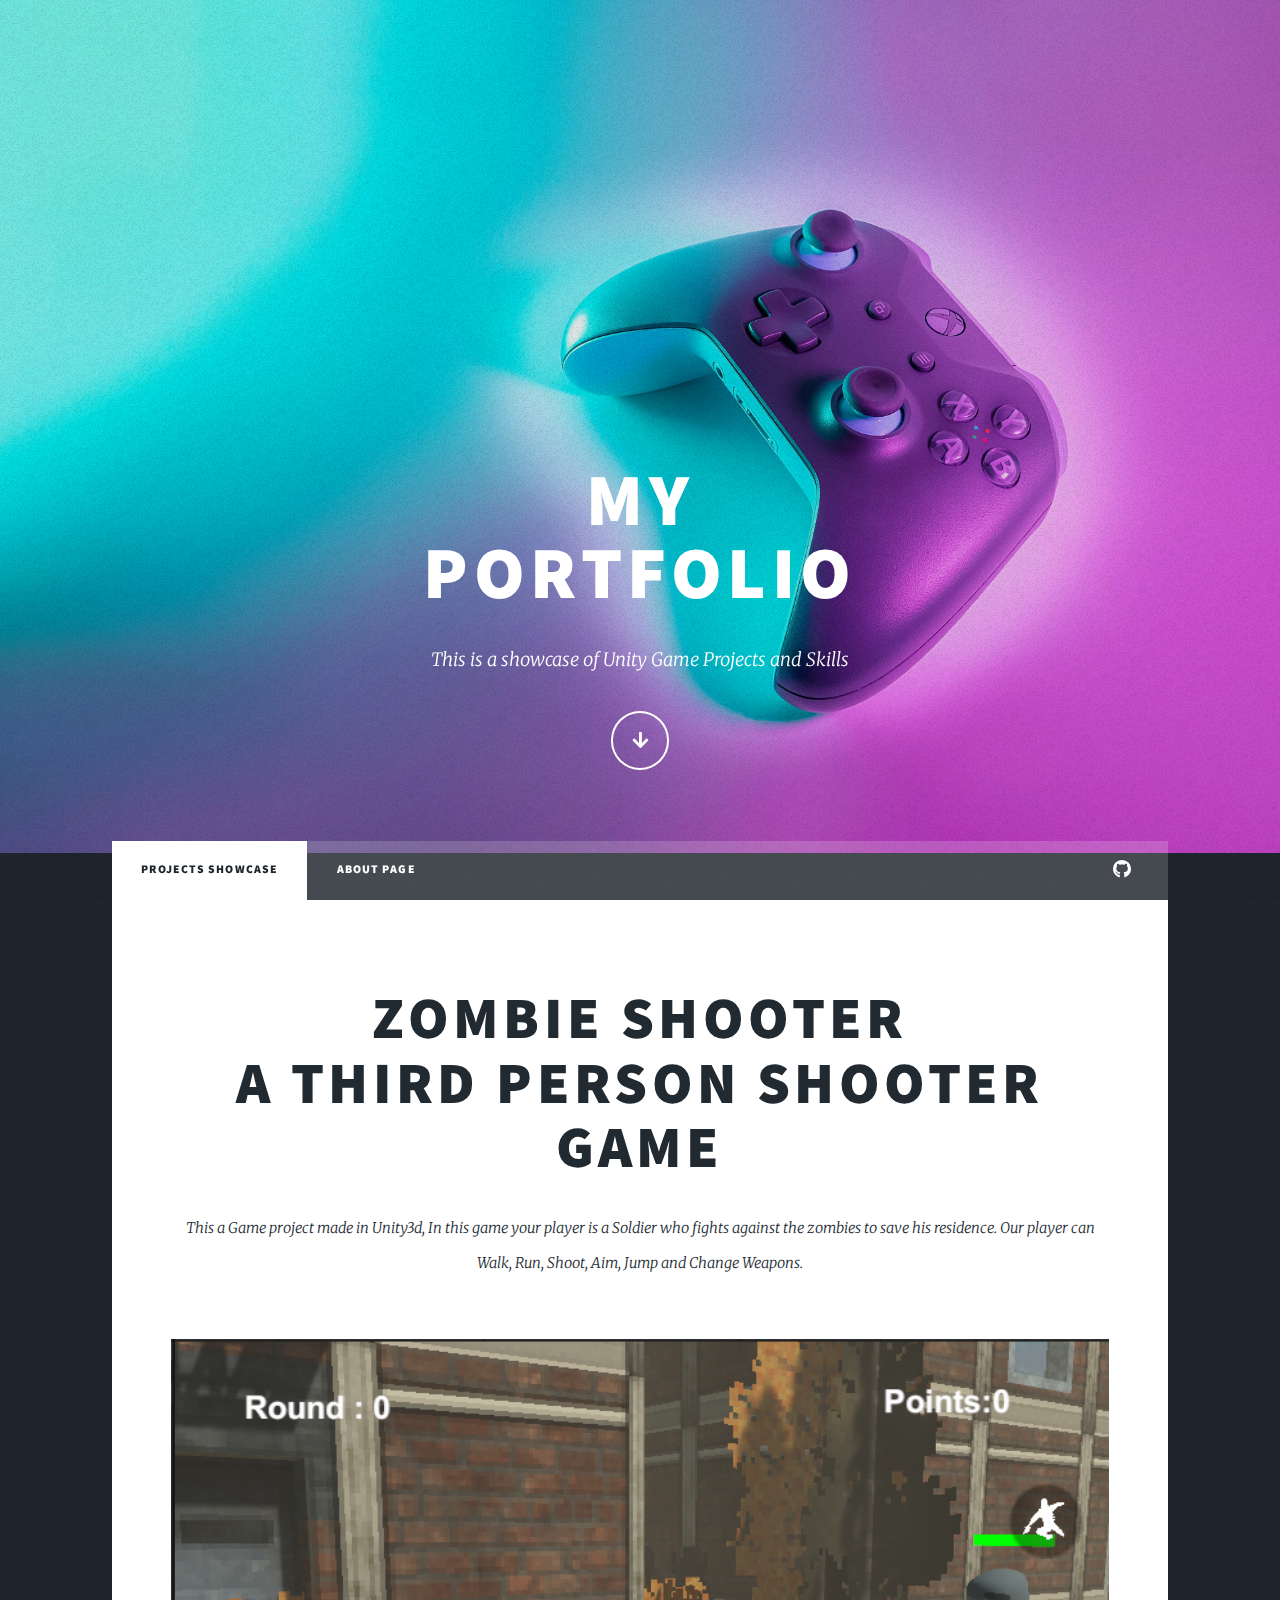
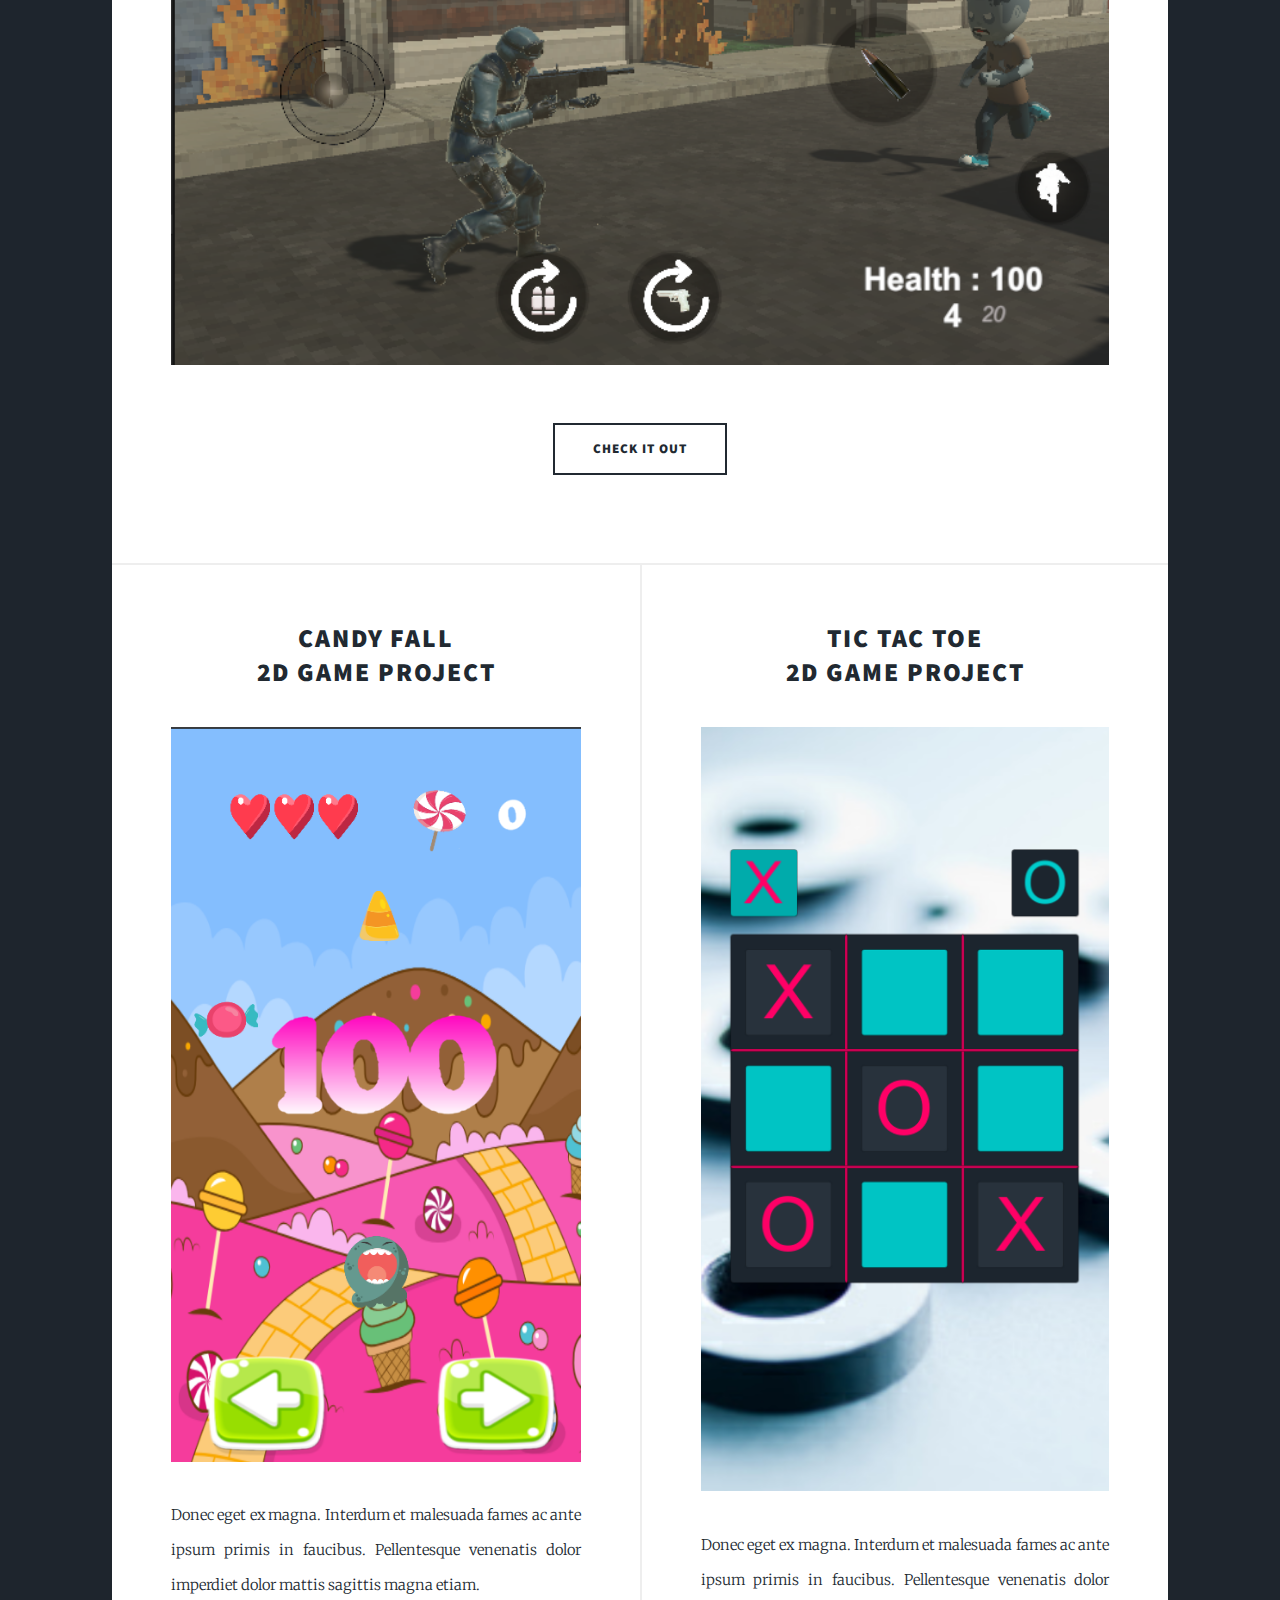
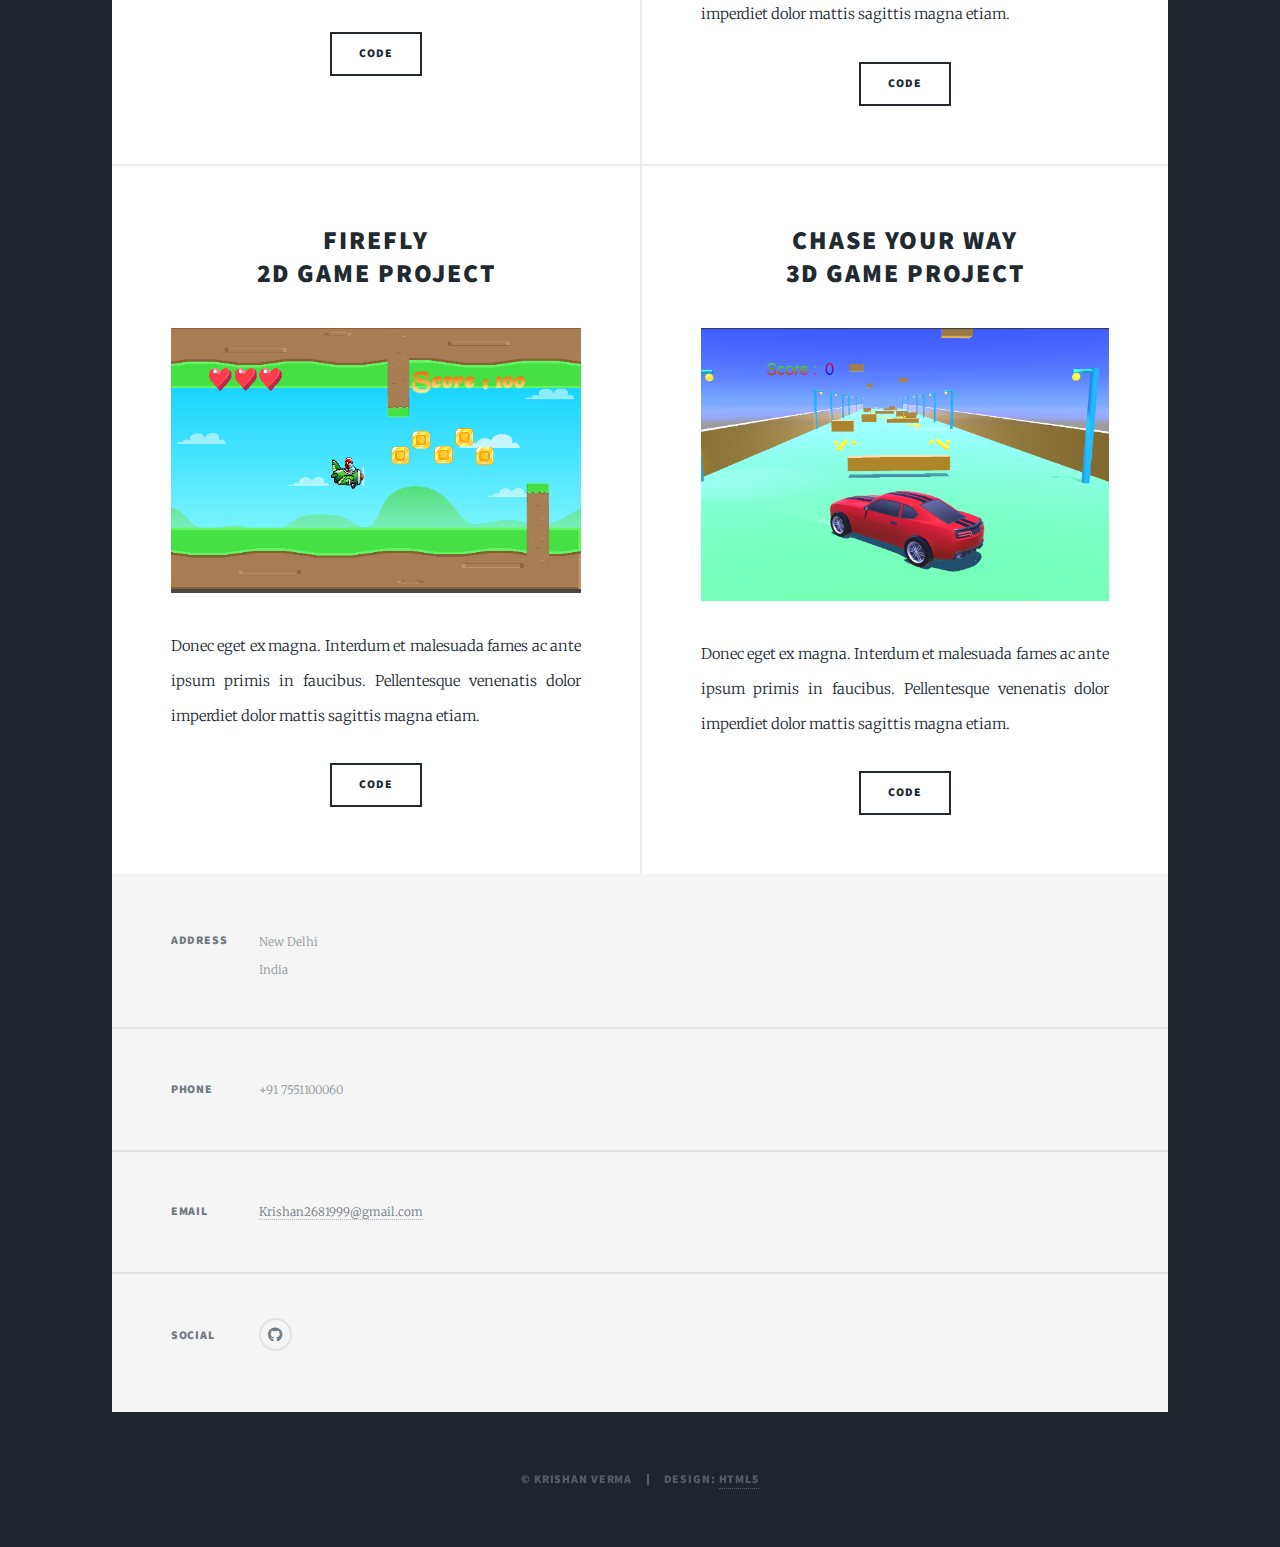
==== commit b3c1a140: "Updated Images" ====
--- a/index.html
+++ b/index.html
@@ -19,8 +19,8 @@
 
 				<!-- Intro -->
 					<div id="intro">
-						<h1>Krishan Verma <br />PortFolio</h1>
-						<p>This is a showcase of My Unity Game Projects and Skills</p>
+						<h1>MY <br />PortFolio</h1>
+						<p>This is a showcase of Unity Game Projects and Skills</p>
 						<ul class="actions">
 							<li><a href="#header" class="button icon solid solo fa-arrow-down scrolly">Continue</a></li>
 						</ul>
@@ -39,7 +39,7 @@
 							
 						</ul>
 						<ul class="icons">
-			  				<li><a href="https://www.facebook.com/Krishan.Verma04" class="icon brands fa-facebook-f"><span class="label">Facebook</span></a></li>
+			  				<!-- <li><a href="#" class="icon brands fa-facebook-f"><span class="label">Facebook</span></a></li> -->
 							<li><a href="https://github.com/Krishan-Verma" class="icon brands fa-github"><span class="label">GitHub</span></a></li>
 						</ul>
 					</nav>
@@ -52,13 +52,13 @@
 								<header class="major">
 									
 									<h2><a href="#">Zombie Shooter<br />
-									A Third Person Shooter Game</a></h2>
+									  A Third Person Shooter Game</a></h2>
 									<p>
 										This a Game project made in Unity3d, In this game your player is a Soldier who fights against the zombies to save his residence.
-										Our player can Run,Shoot,Aim,Jump and Change Weapon.
+										Our player can Walk, Run, Shoot, Aim, Jump and Change Weapons.
 									</p>
 								</header>
-								<a href="#" class="image main"><img src="images/pic01.jpg" alt="" /></a>
+								<a href="#" class="image main"><img src="images/ZombieShooter.png" alt="" /></a>
 								<ul class="actions special">
 									<li><a href="#" class="button large">Check it out</a></li>
 								</ul>
@@ -68,54 +68,70 @@
 							<section class="posts">
 								<article>
 									<header>
-										
-										<h2><a href="#">Candy Fall<br />
-										ipsum faucibus</a></h2>
+
+										<h2>
+											<a href="#">
+												Candy Fall<br />
+												2D Game Project
+											</a>
+										</h2>
 									</header>
-									<a href="#" class="image fit"><img src="images/pic02.jpg" alt="" /></a>
+									<a href="#" class="image fit"><img src="images/CandyFall.png" alt="" /></a>
 									<p>Donec eget ex magna. Interdum et malesuada fames ac ante ipsum primis in faucibus. Pellentesque venenatis dolor imperdiet dolor mattis sagittis magna etiam.</p>
 									<ul class="actions special">
 										<li><a href="#" class="button">Code</a></li>
 									</ul>
 								</article>
+
 								<article>
 									<header>
-										
-										<h2><a href="#">FireFly<br />
-										imperdiet lorem</a></h2>
+										<h2>
+											<a href="#">Tic Tac Toe<br />2D Game Project </a>
+										</h2>
 									</header>
-									<a href="#" class="image fit"><img src="images/pic03.jpg" alt="" /></a>
+									<a href="#" class="image fit"><img src="images/TicTacToe.png" alt="" /></a>
 									<p>Donec eget ex magna. Interdum et malesuada fames ac ante ipsum primis in faucibus. Pellentesque venenatis dolor imperdiet dolor mattis sagittis magna etiam.</p>
 									<ul class="actions special">
 										<li><a href="#" class="button">Code</a></li>
 									</ul>
 								</article>
+
 								<article>
 									<header>
-										
-										<h2><a href="#">Chase Your Way<br />
-										interdum dolor</a></h2>
+
+										<h2>
+											<a href="#">
+												FireFly<br />
+												2D Game Project
+											</a>
+										</h2>
 									</header>
-									<a href="#" class="image fit"><img src="images/pic04.jpg" alt="" /></a>
+									<a href="#" class="image fit"><img src="images/FireFly.png" alt="" /></a>
 									<p>Donec eget ex magna. Interdum et malesuada fames ac ante ipsum primis in faucibus. Pellentesque venenatis dolor imperdiet dolor mattis sagittis magna etiam.</p>
 									<ul class="actions special">
 										<li><a href="#" class="button">Code</a></li>
 									</ul>
 								</article>
+
 								<article>
 									<header>
-										
-										<h2><a href="#">Tic Tac Toe<br />
-										nulla imperdiet</a></h2>
+
+										<h2>
+											<a href="#">
+												Chase Your Way<br />
+												3D Game Project
+											</a>
+										</h2>
 									</header>
-									<a href="#" class="image fit"><img src="images/pic05.jpg" alt="" /></a>
+									<a href="#" class="image fit"><img src="images/Chase Your Way.png" alt="" /></a>
 									<p>Donec eget ex magna. Interdum et malesuada fames ac ante ipsum primis in faucibus. Pellentesque venenatis dolor imperdiet dolor mattis sagittis magna etiam.</p>
 									<ul class="actions special">
 										<li><a href="#" class="button">Code</a></li>
 									</ul>
-								</article>	
-										
-										
+								</article>
+
+
+
 							</section>
 
 						
@@ -128,24 +144,22 @@
 						<section class="split contact">
 							<section class="alt">
 								<h3>Address</h3>
-								<p>1234 Somewhere Road #87257<br />
-								Nashville, TN 00000-0000</p>
+								<p>New Delhi<br />
+								India</p>
 							</section>
 							<section>
 								<h3>Phone</h3>
-								<p><a href="#">(000) 000-0000</a></p>
+								<p>+91 7551100060</p>
 							</section>
 							<section>
 								<h3>Email</h3>
-								<p><a href="#">info@untitled.tld</a></p>
+								<p><a href="#">Krishan2681999@gmail.com</a></p>
 							</section>
 							<section>
 								<h3>Social</h3>
 								<ul class="icons alt">
-									<li><a href="#" class="icon brands alt fa-twitter"><span class="label">Twitter</span></a></li>
-									<li><a href="#" class="icon brands alt fa-facebook-f"><span class="label">Facebook</span></a></li>
-									<li><a href="#" class="icon brands alt fa-instagram"><span class="label">Instagram</span></a></li>
-									<li><a href="#" class="icon brands alt fa-github"><span class="label">GitHub</span></a></li>
+									
+									<li><a href="https://github.com/Krishan-Verma" class="icon brands alt fa-github"><span class="label">GitHub</span></a></li>
 								</ul>
 							</section>
 						</section>
@@ -153,7 +167,7 @@
 
 				<!-- Copyright -->
 					<div id="copyright">
-						<ul><li>&copy; Untitled</li><li>Design: <a href="https://html5up.net">HTML5 UP</a></li></ul>
+						<ul><li>&copy; Krishan Verma</li><li>Design: <a href="#">HTML5</a></li></ul>
 					</div>
 
 			</div>
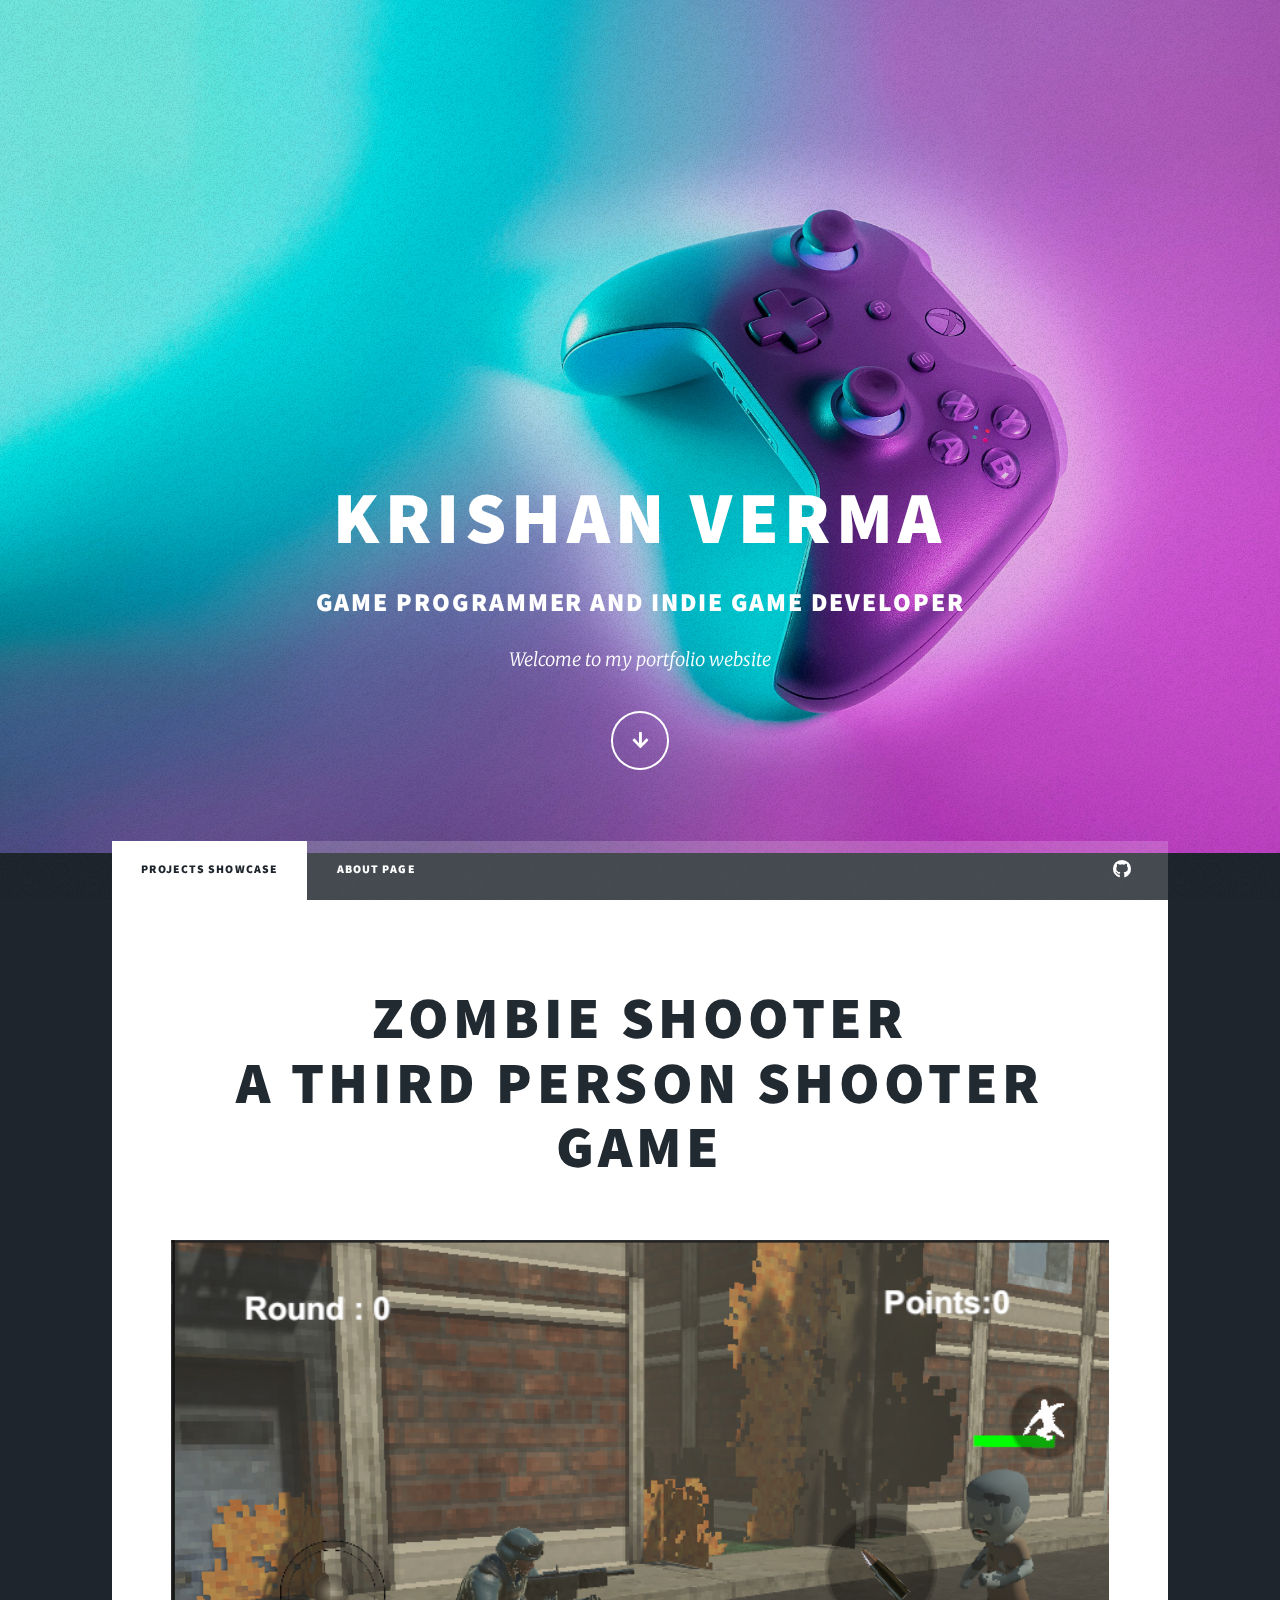
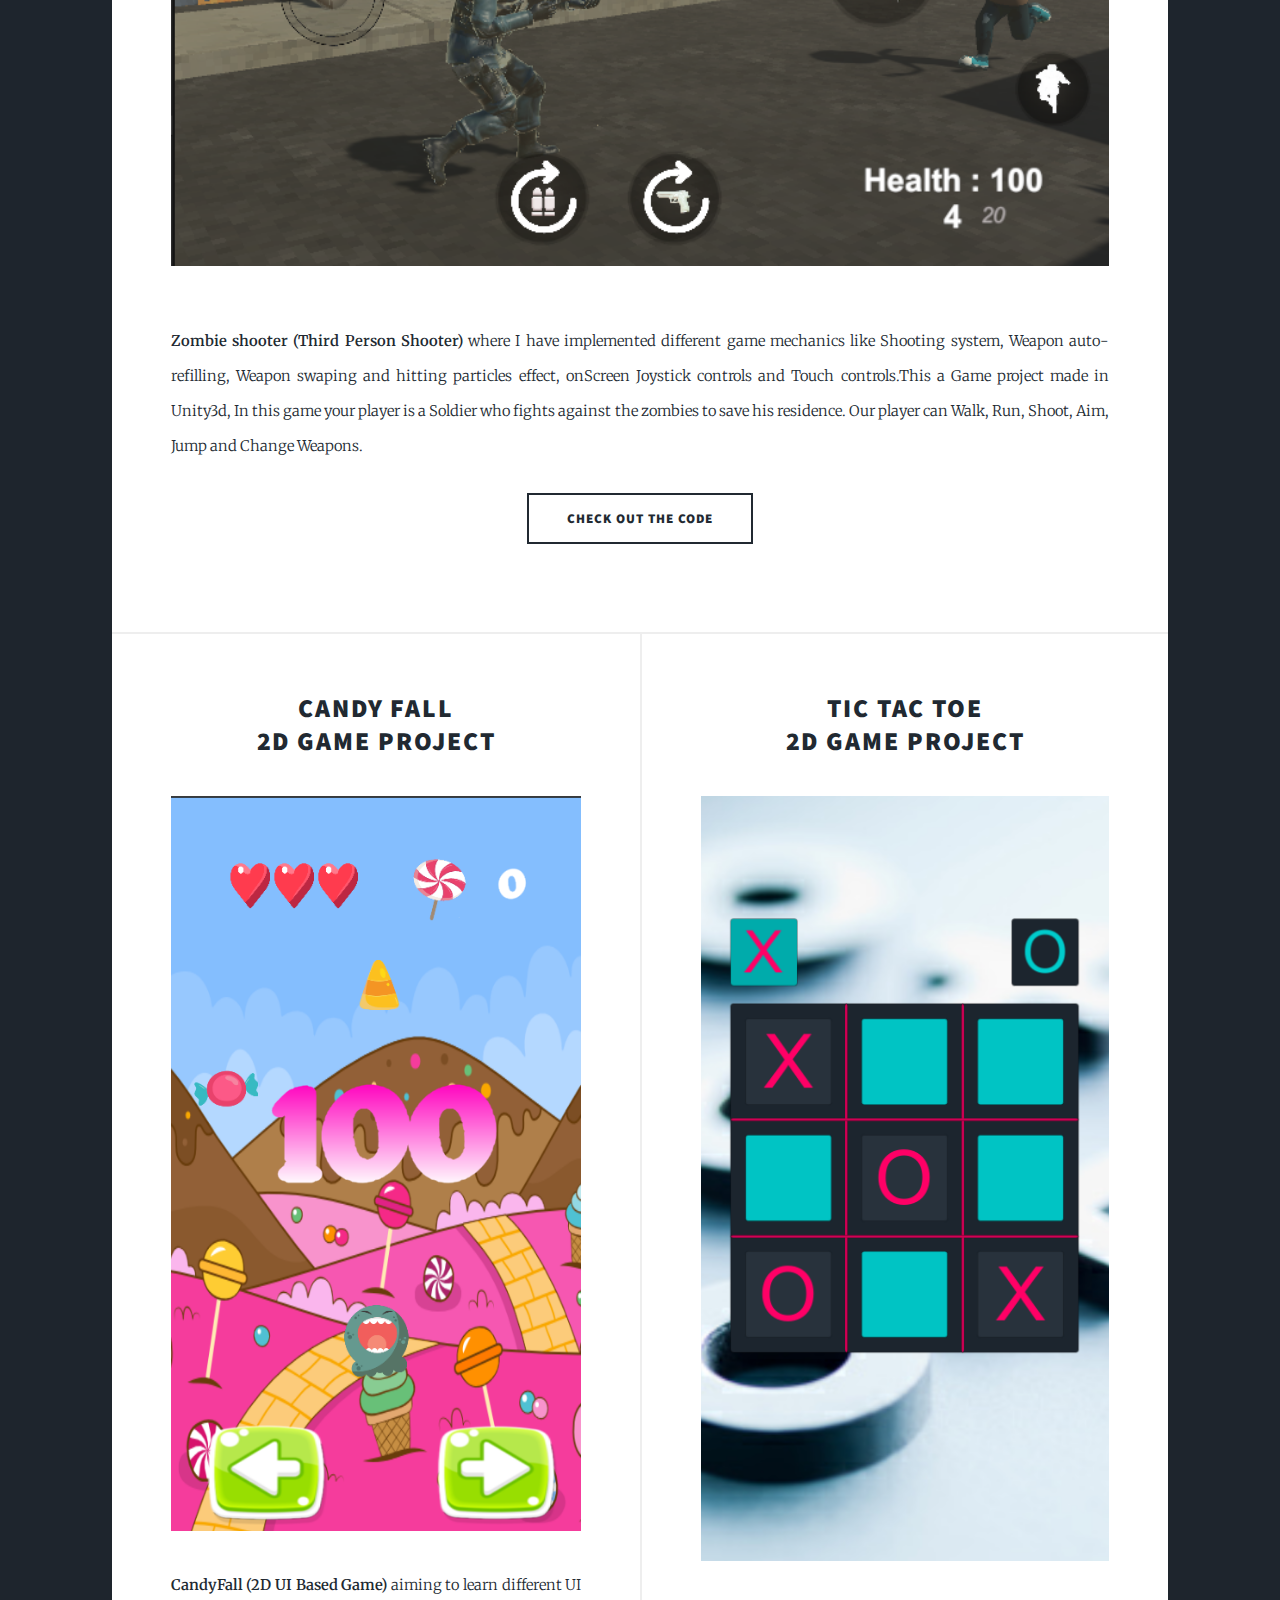
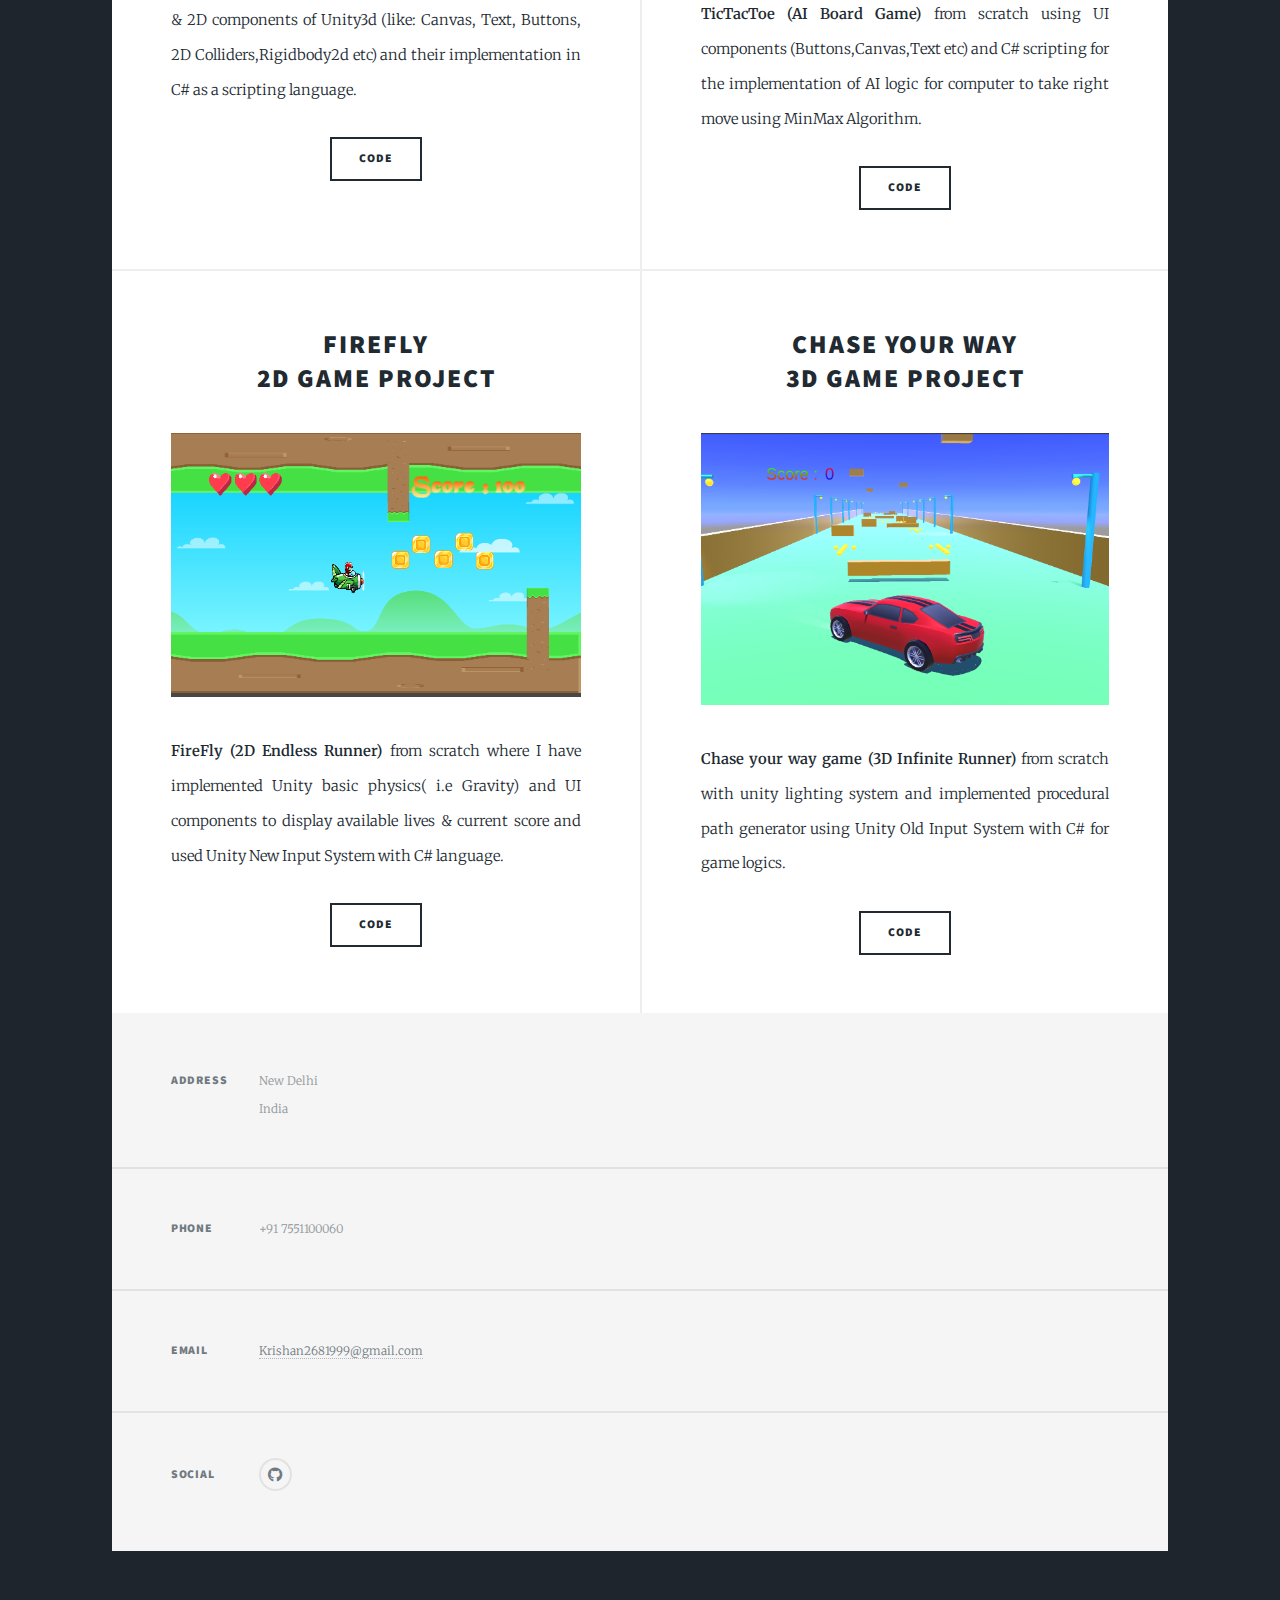
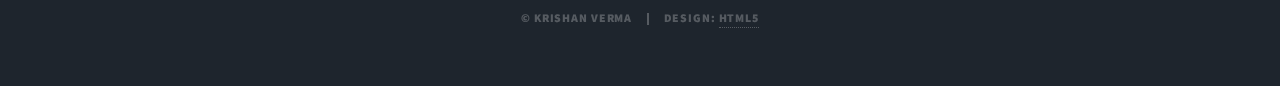
==== commit 5f065feb: "Updated Details" ====
--- a/index.html
+++ b/index.html
@@ -6,7 +6,7 @@
 -->
 <html>
 	<head>
-		<title>HTML5</title>
+		<title>Portfolio</title>
 		<meta charset="utf-8" />
 		<meta name="viewport" content="width=device-width, initial-scale=1, user-scalable=no" />
 		<link rel="stylesheet" href="assets/css/main.css" />
@@ -19,8 +19,10 @@
 
 				<!-- Intro -->
 					<div id="intro">
-						<h1>MY <br />PortFolio</h1>
-						<p>This is a showcase of Unity Game Projects and Skills</p>
+						<h1>Krishan Verma <br /></h1>
+						<h2>Game Programmer and Indie Game Developer </h2>
+
+						<p>Welcome to my portfolio website</p>
 						<ul class="actions">
 							<li><a href="#header" class="button icon solid solo fa-arrow-down scrolly">Continue</a></li>
 						</ul>
@@ -53,14 +55,16 @@
 									
 									<h2><a href="#">Zombie Shooter<br />
 									  A Third Person Shooter Game</a></h2>
-									<p>
-										This a Game project made in Unity3d, In this game your player is a Soldier who fights against the zombies to save his residence.
-										Our player can Walk, Run, Shoot, Aim, Jump and Change Weapons.
-									</p>
+									
 								</header>
 								<a href="#" class="image main"><img src="images/ZombieShooter.png" alt="" /></a>
+								<p>
+									<b>Zombie shooter (Third Person Shooter)</b> where I have implemented different game mechanics like Shooting system, Weapon auto-refilling, Weapon swaping and hitting particles effect, onScreen Joystick controls and Touch controls.This a Game project made in Unity3d, In this game your player is a Soldier who fights against the zombies to save his residence.
+									Our player can Walk, Run, Shoot, Aim, Jump and Change Weapons.
+								</p>
+
 								<ul class="actions special">
-									<li><a href="#" class="button large">Check it out</a></li>
+									<li><a href="https://github.com/Krishan-Verma/Zombies-Shooter" class="button large">Check out the Code</a></li>
 								</ul>
 							</article>
 
@@ -77,9 +81,9 @@
 										</h2>
 									</header>
 									<a href="#" class="image fit"><img src="images/CandyFall.png" alt="" /></a>
-									<p>Donec eget ex magna. Interdum et malesuada fames ac ante ipsum primis in faucibus. Pellentesque venenatis dolor imperdiet dolor mattis sagittis magna etiam.</p>
+									<p><b>CandyFall (2D UI Based Game)</b> aiming to learn different UI & 2D components of Unity3d (like: Canvas, Text, Buttons, 2D Colliders,Rigidbody2d etc) and their implementation in C# as a scripting language.</p>
 									<ul class="actions special">
-										<li><a href="#" class="button">Code</a></li>
+										<li><a href="https://github.com/Krishan-Verma/Candy-Fall" class="button">Code</a></li>
 									</ul>
 								</article>
 
@@ -90,7 +94,7 @@
 										</h2>
 									</header>
 									<a href="#" class="image fit"><img src="images/TicTacToe.png" alt="" /></a>
-									<p>Donec eget ex magna. Interdum et malesuada fames ac ante ipsum primis in faucibus. Pellentesque venenatis dolor imperdiet dolor mattis sagittis magna etiam.</p>
+									<p><b>TicTacToe (AI Board Game)</b> from scratch using UI components (Buttons,Canvas,Text etc) and C# scripting for the implementation of AI logic for computer to take right move using MinMax Algorithm.</p>
 									<ul class="actions special">
 										<li><a href="#" class="button">Code</a></li>
 									</ul>
@@ -107,9 +111,9 @@
 										</h2>
 									</header>
 									<a href="#" class="image fit"><img src="images/FireFly.png" alt="" /></a>
-									<p>Donec eget ex magna. Interdum et malesuada fames ac ante ipsum primis in faucibus. Pellentesque venenatis dolor imperdiet dolor mattis sagittis magna etiam.</p>
+									<p><b>FireFly (2D Endless Runner)</b> from scratch where I have implemented Unity basic physics( i.e Gravity) and UI components to display available lives & current score and used Unity New Input System with C# language.</p>
 									<ul class="actions special">
-										<li><a href="#" class="button">Code</a></li>
+										<li><a href="https://github.com/Krishan-Verma/FireFly" class="button">Code</a></li>
 									</ul>
 								</article>
 
@@ -124,9 +128,9 @@
 										</h2>
 									</header>
 									<a href="#" class="image fit"><img src="images/Chase Your Way.png" alt="" /></a>
-									<p>Donec eget ex magna. Interdum et malesuada fames ac ante ipsum primis in faucibus. Pellentesque venenatis dolor imperdiet dolor mattis sagittis magna etiam.</p>
+									<p><b>Chase your way game (3D Infinite Runner)</b> from scratch with unity lighting system and implemented procedural path generator using Unity Old Input System with C# for game logics.</p>
 									<ul class="actions special">
-										<li><a href="#" class="button">Code</a></li>
+										<li><a href="https://github.com/Krishan-Verma/Chase-Your-Way" class="button">Code</a></li>
 									</ul>
 								</article>
 
--- a/assets/css/main.css
+++ b/assets/css/main.css
@@ -1,11 +1,7 @@
 @import url(fontawesome-all.min.css);
 @import url("https://fonts.googleapis.com/css?family=Merriweather:300,700,300italic,700italic|Source+Sans+Pro:900");
 
-/*
-	Massively by HTML5 UP
-	html5up.net | @ajlkn
-	Free for personal and commercial use under the CCA 3.0 license (html5up.net/license)
-*/
+
 
 html, body, div, span, applet, object,
 iframe, h1, h2, h3, h4, h5, h6, p, blockquote,
--- a/assets/css/noscript.css
+++ b/assets/css/noscript.css
@@ -1,10 +1,5 @@
 @import url(font-awesome.min.css);
 
-/*
-	Massively by HTML5 UP
-	html5up.net | @ajlkn
-	Free for personal and commercial use under the CCA 3.0 license (html5up.net/license)
-*/
 
 /* Wrapper */
 
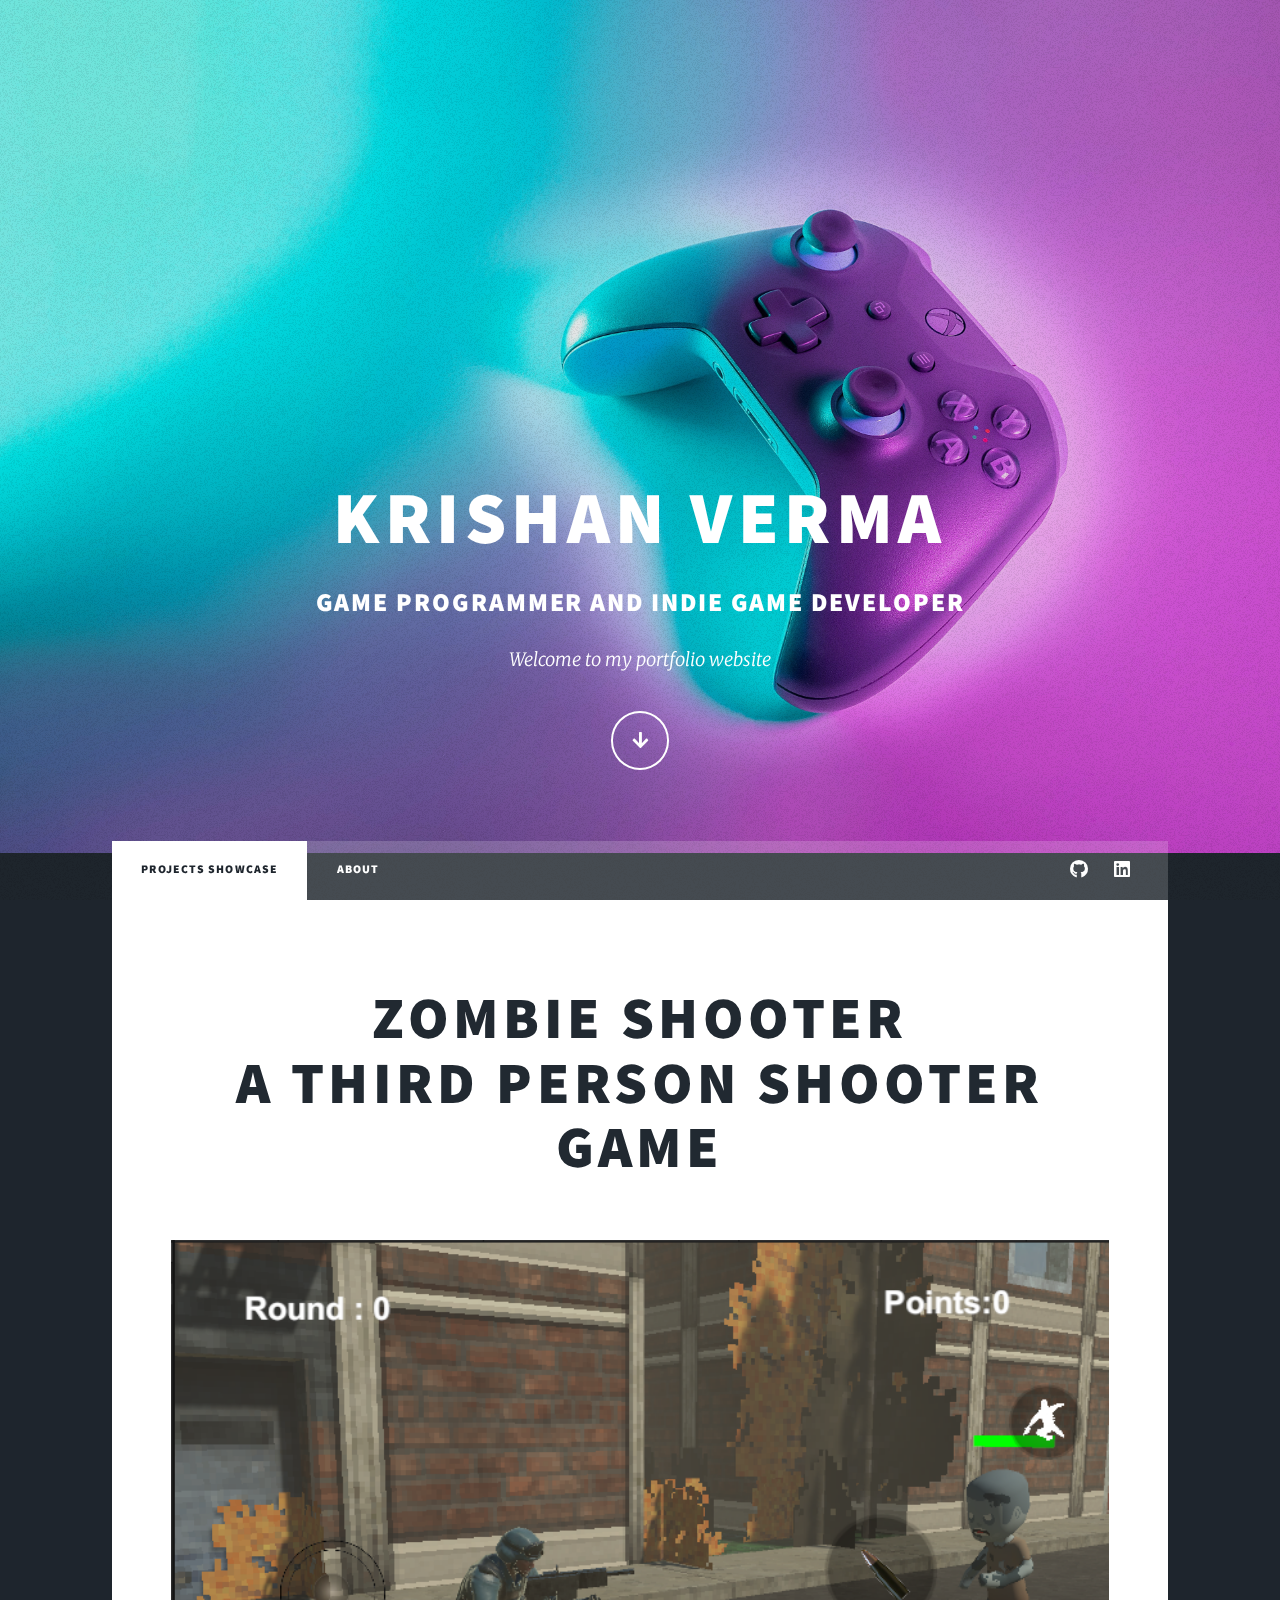
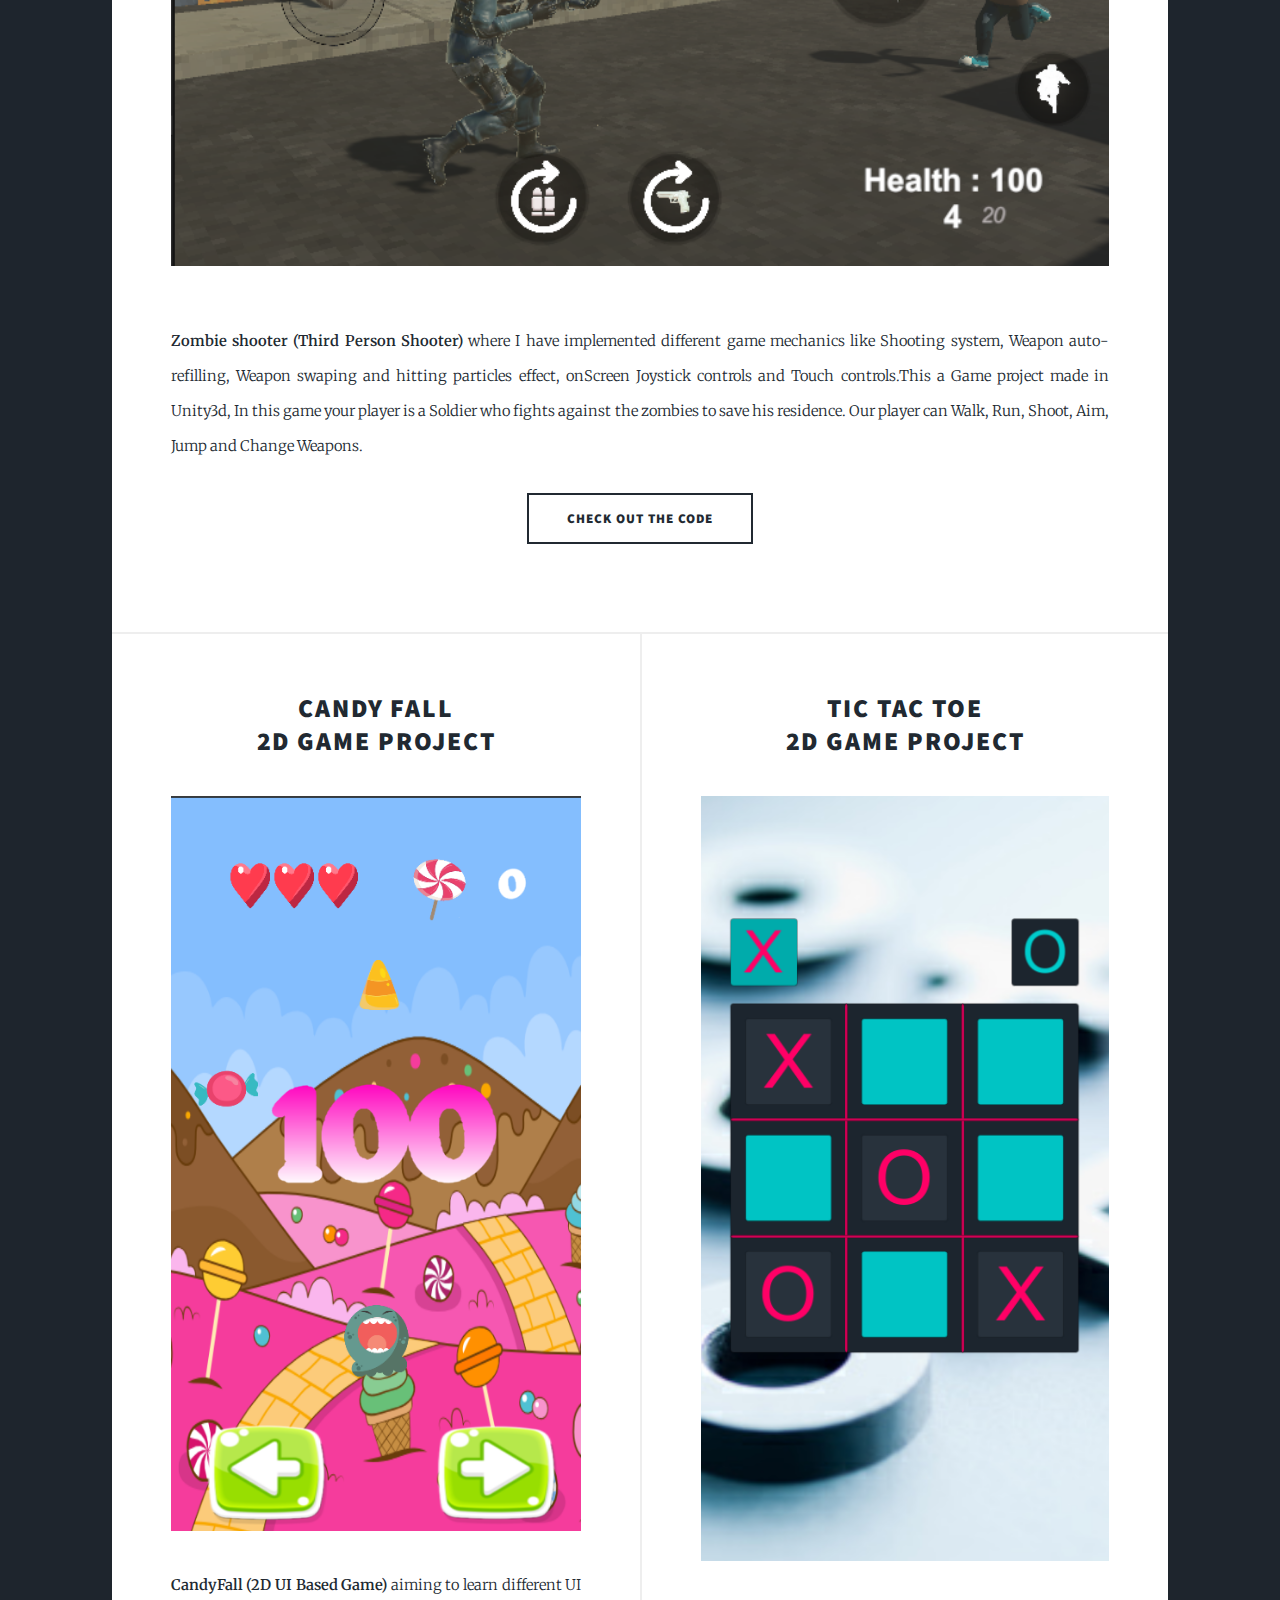
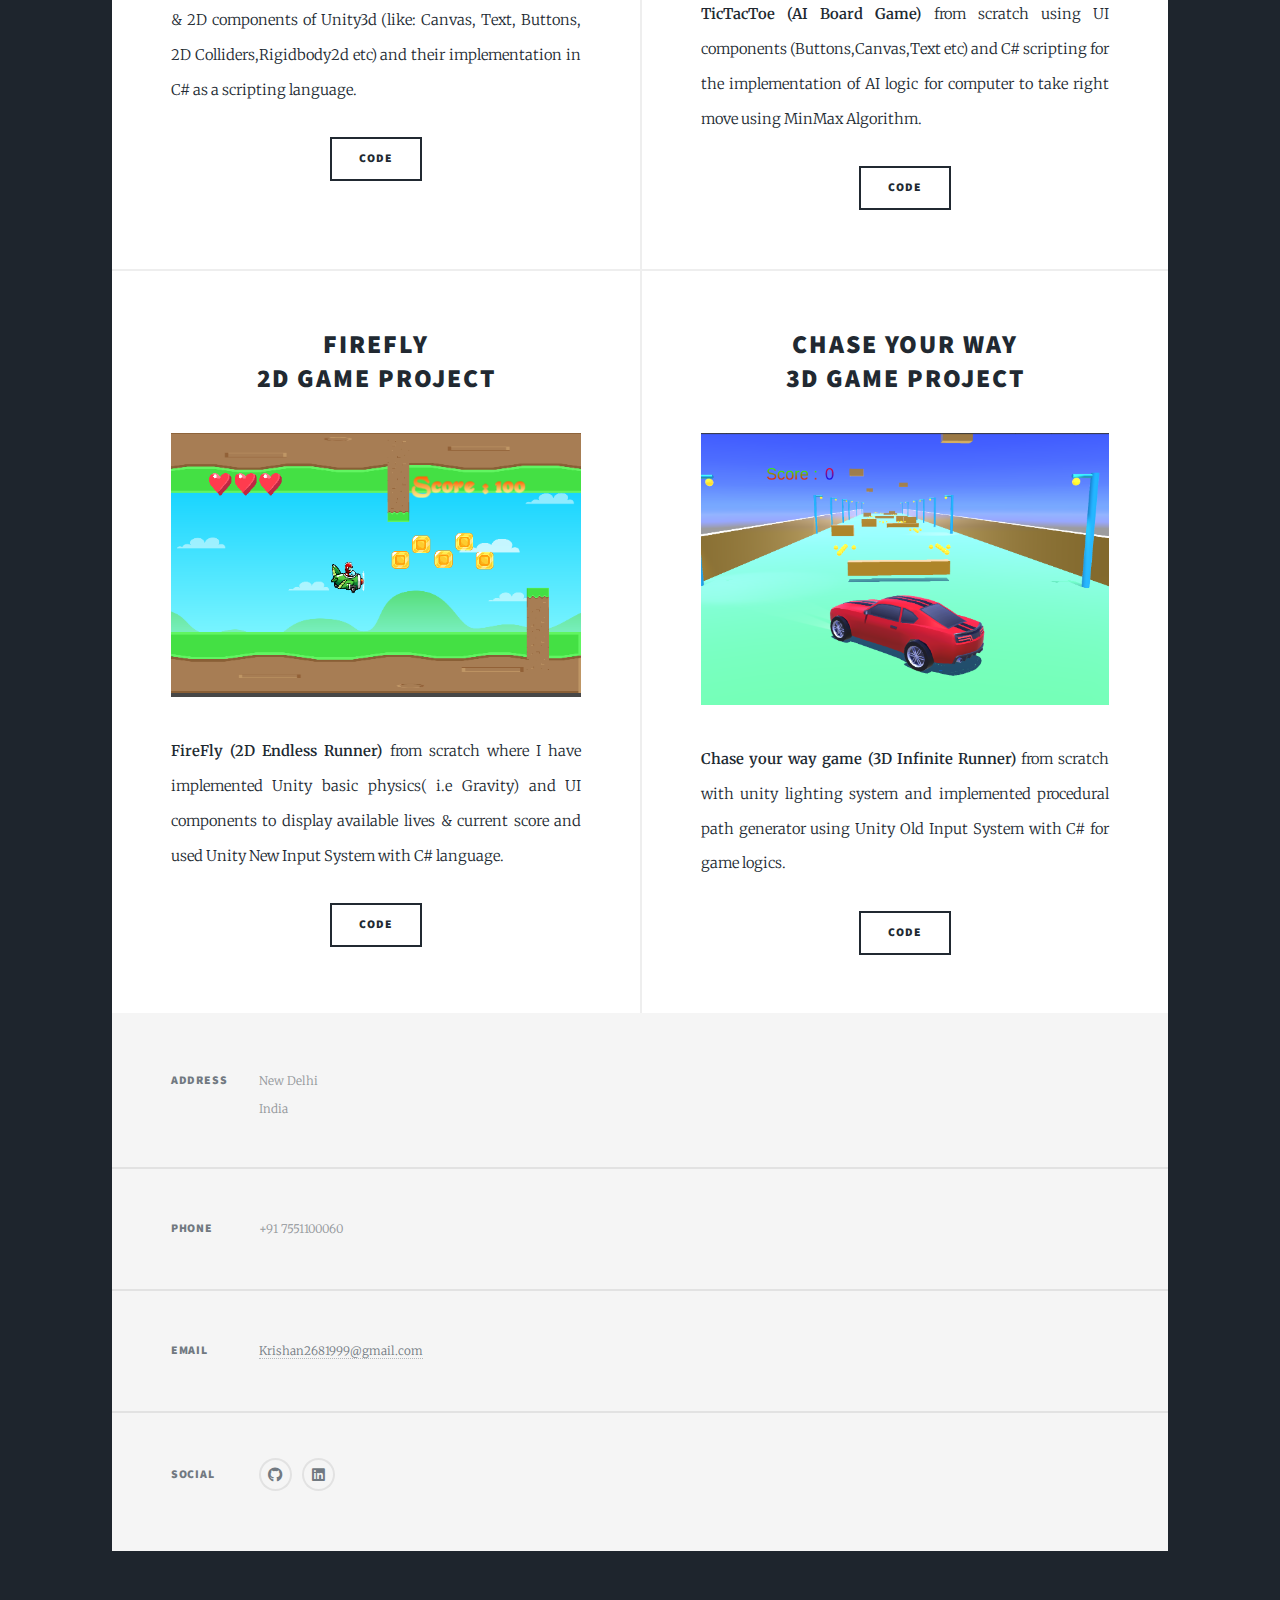
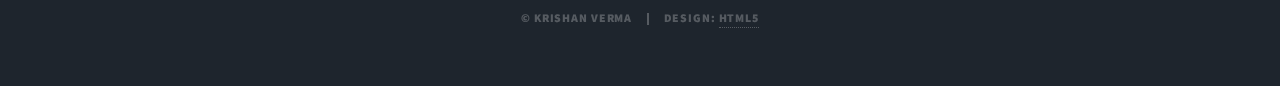
==== commit 94b9fd18: "Updated Resume" ====
--- a/index.html
+++ b/index.html
@@ -37,12 +37,14 @@
 					<nav id="nav">
 						<ul class="links">
 							<li class="active"><a href="index.html">Projects Showcase</a></li>
-							<li><a href="generic.html">About Page</a></li>
+							<li><a href="generic.html">About</a></li>
 							
 						</ul>
 						<ul class="icons">
-			  				<!-- <li><a href="#" class="icon brands fa-facebook-f"><span class="label">Facebook</span></a></li> -->
+							<!-- <li><a href="#" class="icon brands fa-facebook-f"><span class="label">Facebook</span></a></li> -->
 							<li><a href="https://github.com/Krishan-Verma" class="icon brands fa-github"><span class="label">GitHub</span></a></li>
+							<li><a href="https://www.linkedin.com/in/krishan-verma-a1274a1aa/" class="icon brands fa-linkedin"><span class="label">GitHub</span></a></li>
+
 						</ul>
 					</nav>
 
@@ -96,7 +98,7 @@
 									<a href="#" class="image fit"><img src="images/TicTacToe.png" alt="" /></a>
 									<p><b>TicTacToe (AI Board Game)</b> from scratch using UI components (Buttons,Canvas,Text etc) and C# scripting for the implementation of AI logic for computer to take right move using MinMax Algorithm.</p>
 									<ul class="actions special">
-										<li><a href="#" class="button">Code</a></li>
+										<li><a href="https://github.com/Krishan-Verma/Tic-Tac-Toe" class="button">Code</a></li>
 									</ul>
 								</article>
 
@@ -162,8 +164,10 @@
 							<section>
 								<h3>Social</h3>
 								<ul class="icons alt">
-									
+
 									<li><a href="https://github.com/Krishan-Verma" class="icon brands alt fa-github"><span class="label">GitHub</span></a></li>
+									<li><a href="https://www.linkedin.com/in/krishan-verma-a1274a1aa/" class="icon brands fa-linkedin"><span class="label">GitHub</span></a></li>
+
 								</ul>
 							</section>
 						</section>
--- a/assets/css/main.css
+++ b/assets/css/main.css
@@ -1,4 +1,4 @@
-@import url(fontawesome-all.min.css);
+ @import url(fontawesome-all.min.css);
 @import url("https://fonts.googleapis.com/css?family=Merriweather:300,700,300italic,700italic|Source+Sans+Pro:900");
 
 
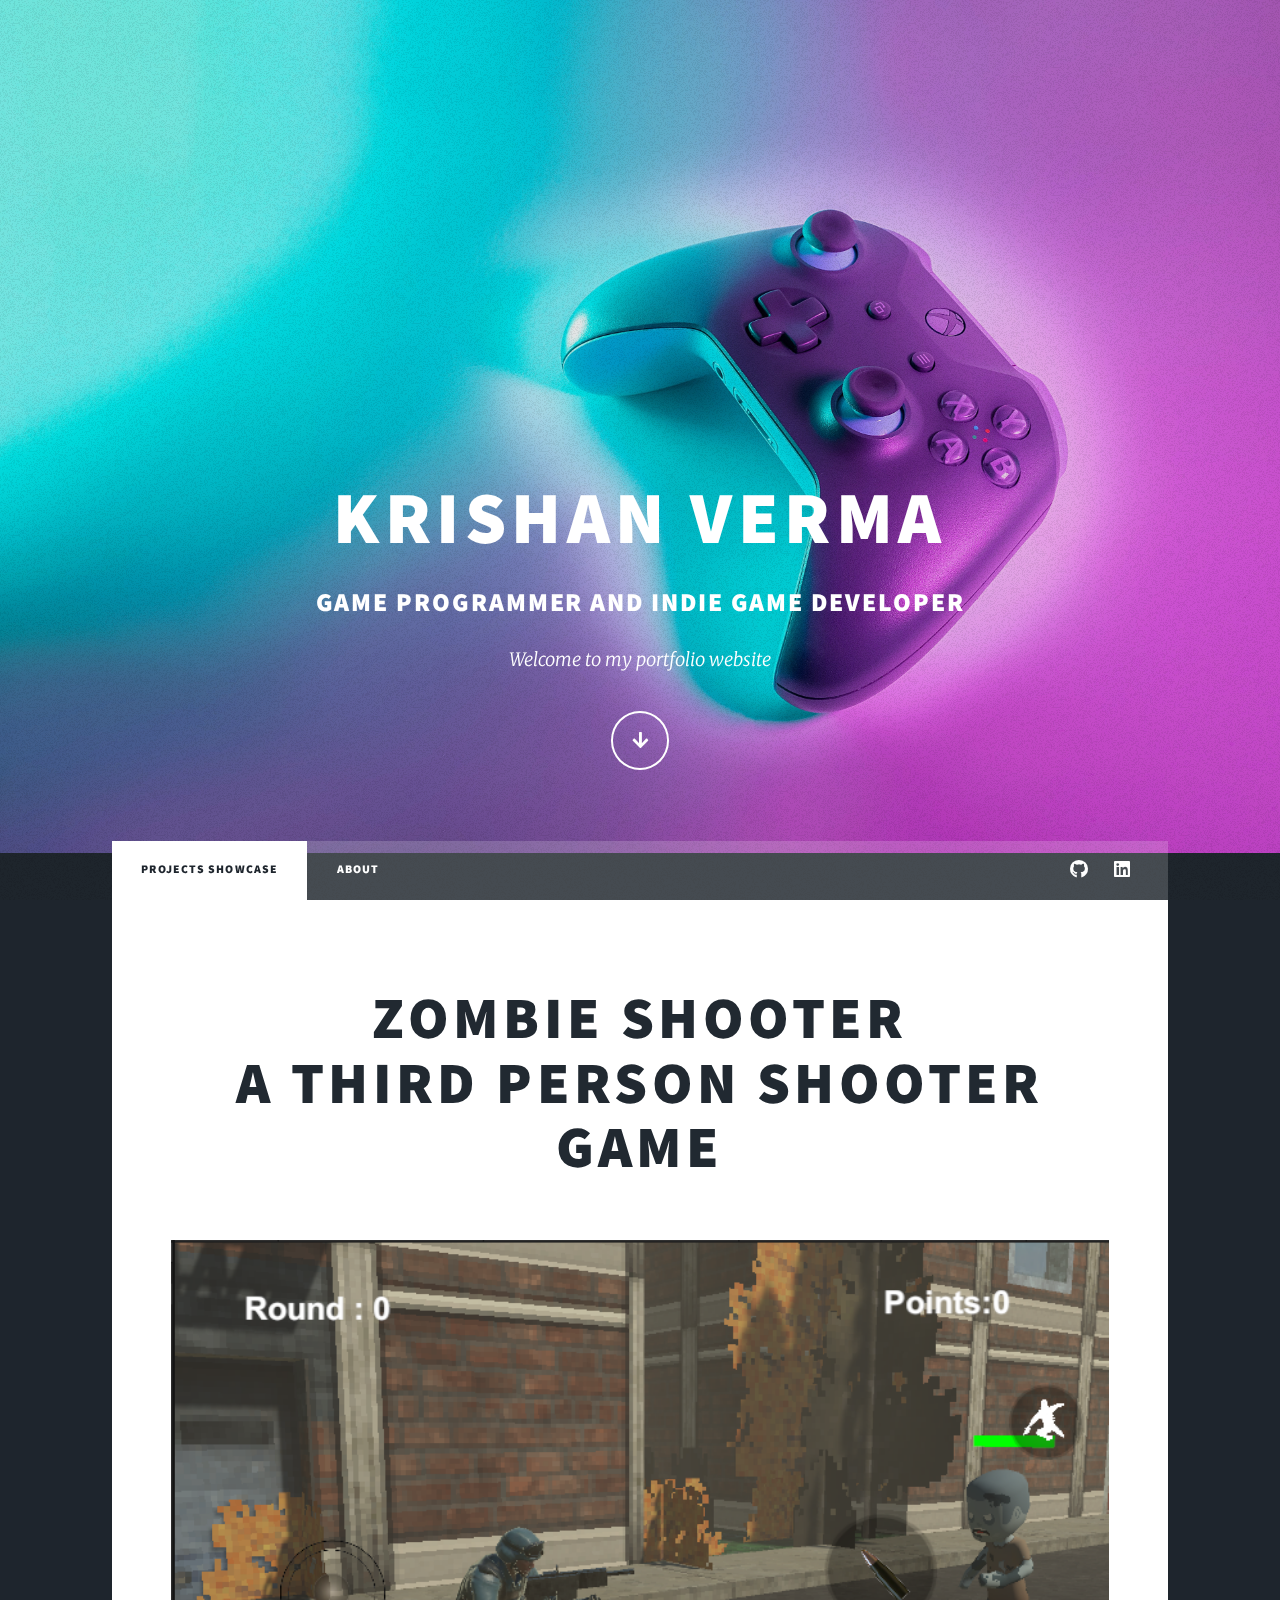
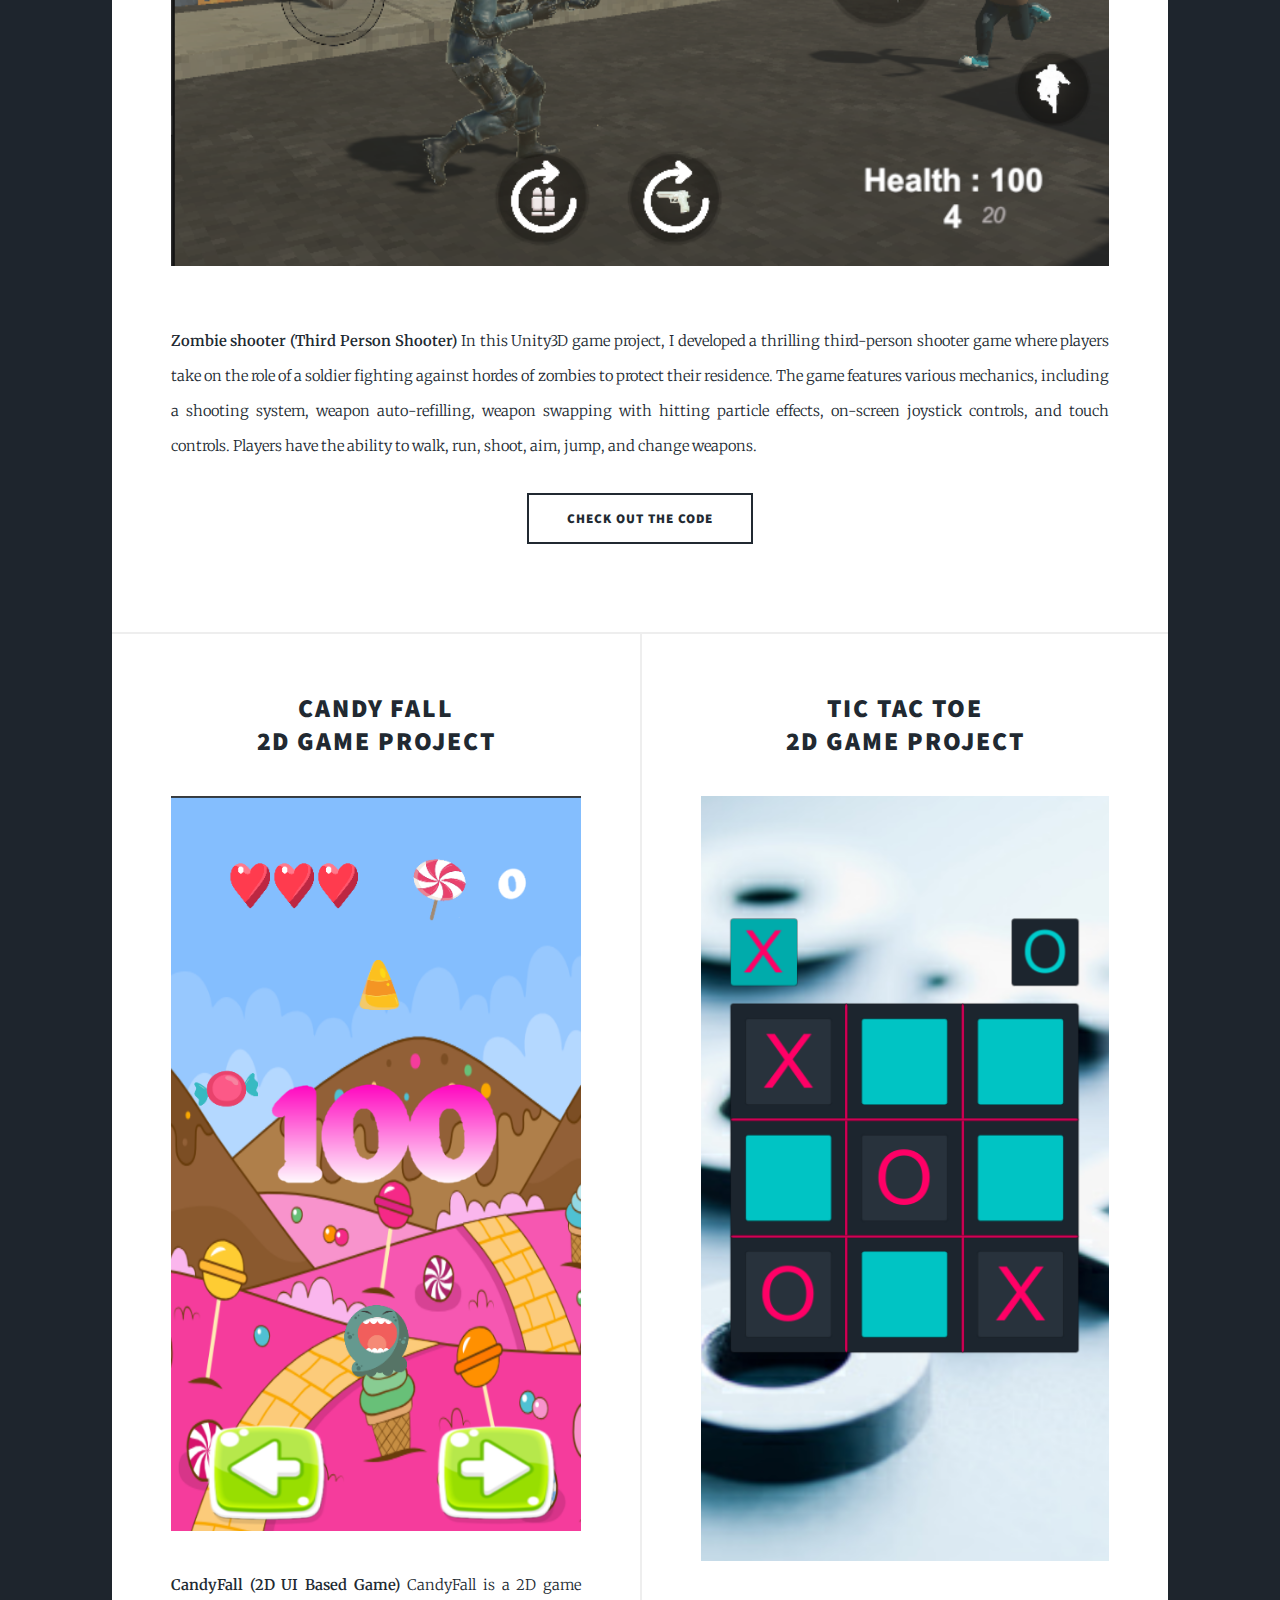
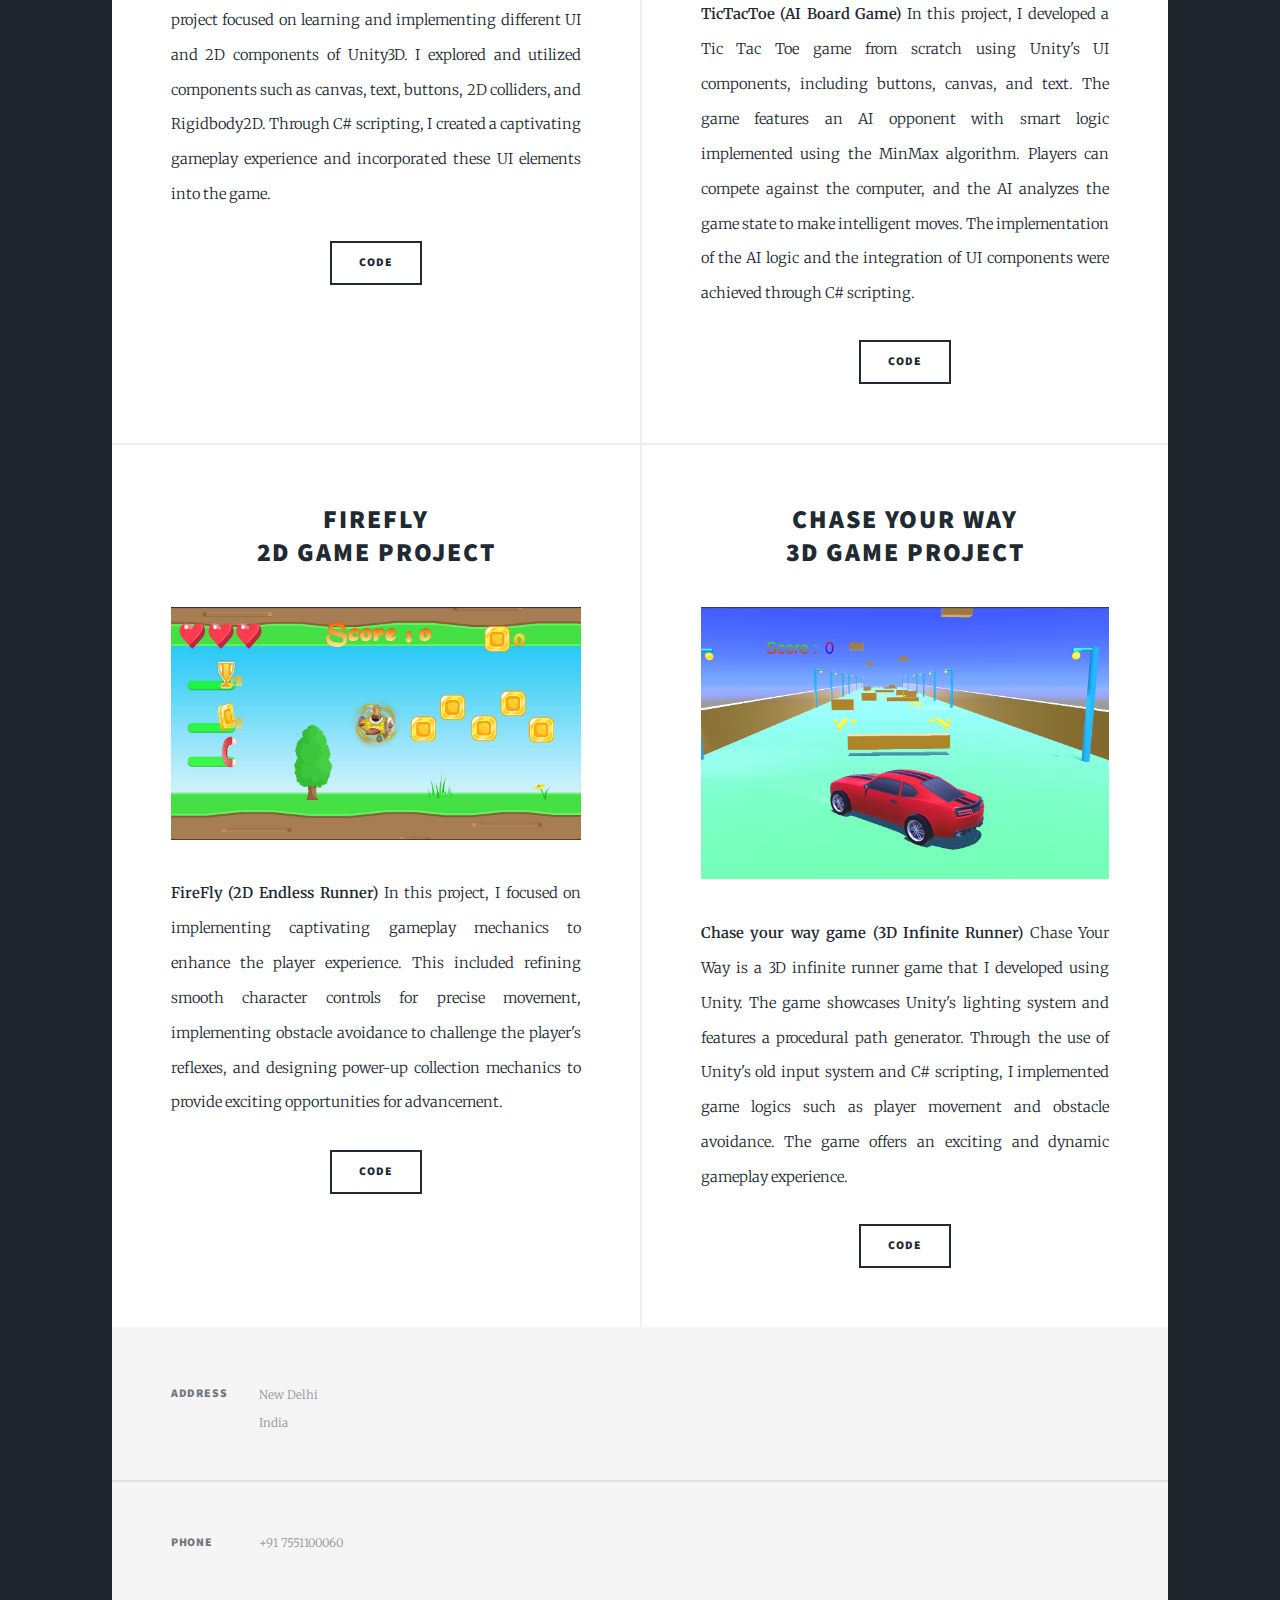
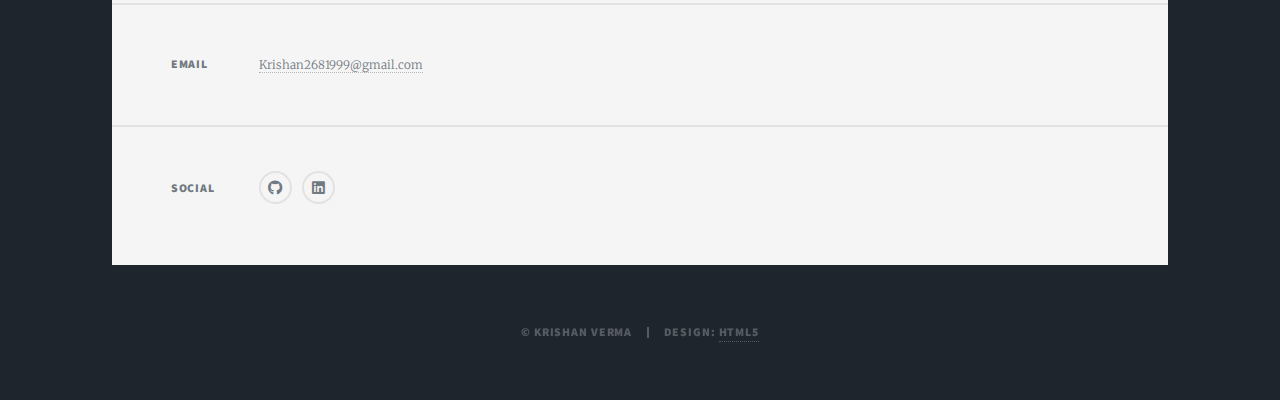
==== commit 865ed6c5: "Project Details Updated." ====
--- a/index.html
+++ b/index.html
@@ -61,8 +61,9 @@
 								</header>
 								<a href="#" class="image main"><img src="images/ZombieShooter.png" alt="" /></a>
 								<p>
-									<b>Zombie shooter (Third Person Shooter)</b> where I have implemented different game mechanics like Shooting system, Weapon auto-refilling, Weapon swaping and hitting particles effect, onScreen Joystick controls and Touch controls.This a Game project made in Unity3d, In this game your player is a Soldier who fights against the zombies to save his residence.
-									Our player can Walk, Run, Shoot, Aim, Jump and Change Weapons.
+									<b>Zombie shooter (Third Person Shooter)</b>
+									In this Unity3D game project, I developed a thrilling third-person shooter game where players take on the role of a soldier fighting against hordes of zombies to protect their residence. The game features various mechanics, including a shooting system, weapon auto-refilling, weapon swapping with hitting particle effects, on-screen joystick controls, and touch controls. Players have the ability to walk, run, shoot, aim, jump, and change weapons.
+
 								</p>
 
 								<ul class="actions special">
@@ -83,7 +84,10 @@
 										</h2>
 									</header>
 									<a href="#" class="image fit"><img src="images/CandyFall.png" alt="" /></a>
-									<p><b>CandyFall (2D UI Based Game)</b> aiming to learn different UI & 2D components of Unity3d (like: Canvas, Text, Buttons, 2D Colliders,Rigidbody2d etc) and their implementation in C# as a scripting language.</p>
+									<p>
+										<b>CandyFall (2D UI Based Game)</b> 
+										CandyFall is a 2D game project focused on learning and implementing different UI and 2D components of Unity3D. I explored and utilized components such as canvas, text, buttons, 2D colliders, and Rigidbody2D. Through C# scripting, I created a captivating gameplay experience and incorporated these UI elements into the game.
+									</p>
 									<ul class="actions special">
 										<li><a href="https://github.com/Krishan-Verma/Candy-Fall" class="button">Code</a></li>
 									</ul>
@@ -96,7 +100,9 @@
 										</h2>
 									</header>
 									<a href="#" class="image fit"><img src="images/TicTacToe.png" alt="" /></a>
-									<p><b>TicTacToe (AI Board Game)</b> from scratch using UI components (Buttons,Canvas,Text etc) and C# scripting for the implementation of AI logic for computer to take right move using MinMax Algorithm.</p>
+									<p><b>TicTacToe (AI Board Game)</b> 
+									In this project, I developed a Tic Tac Toe game from scratch using Unity's UI components, including buttons, canvas, and text. The game features an AI opponent with smart logic implemented using the MinMax algorithm. Players can compete against the computer, and the AI analyzes the game state to make intelligent moves. The implementation of the AI logic and the integration of UI components were achieved through C# scripting.
+									</p>
 									<ul class="actions special">
 										<li><a href="https://github.com/Krishan-Verma/Tic-Tac-Toe" class="button">Code</a></li>
 									</ul>
@@ -112,8 +118,10 @@
 											</a>
 										</h2>
 									</header>
-									<a href="#" class="image fit"><img src="images/FireFly.png" alt="" /></a>
-									<p><b>FireFly (2D Endless Runner)</b> from scratch where I have implemented Unity basic physics( i.e Gravity) and UI components to display available lives & current score and used Unity New Input System with C# language.</p>
+									<a href="#" class="image fit"><img src="images/FireFly.JPG" alt="" /></a>
+									<p><b>FireFly (2D Endless Runner)</b> 
+									
+									In this project, I focused on implementing captivating gameplay mechanics to enhance the player experience. This included refining smooth character controls for precise movement, implementing obstacle avoidance to challenge the player's reflexes, and designing power-up collection mechanics to provide exciting opportunities for advancement.	</p>
 									<ul class="actions special">
 										<li><a href="https://github.com/Krishan-Verma/FireFly" class="button">Code</a></li>
 									</ul>
@@ -130,7 +138,9 @@
 										</h2>
 									</header>
 									<a href="#" class="image fit"><img src="images/Chase Your Way.png" alt="" /></a>
-									<p><b>Chase your way game (3D Infinite Runner)</b> from scratch with unity lighting system and implemented procedural path generator using Unity Old Input System with C# for game logics.</p>
+									<p><b>Chase your way game (3D Infinite Runner)</b> 
+									Chase Your Way is a 3D infinite runner game that I developed using Unity. The game showcases Unity's lighting system and features a procedural path generator. Through the use of Unity's old input system and C# scripting, I implemented game logics such as player movement and obstacle avoidance. The game offers an exciting and dynamic gameplay experience.
+									</p>
 									<ul class="actions special">
 										<li><a href="https://github.com/Krishan-Verma/Chase-Your-Way" class="button">Code</a></li>
 									</ul>
